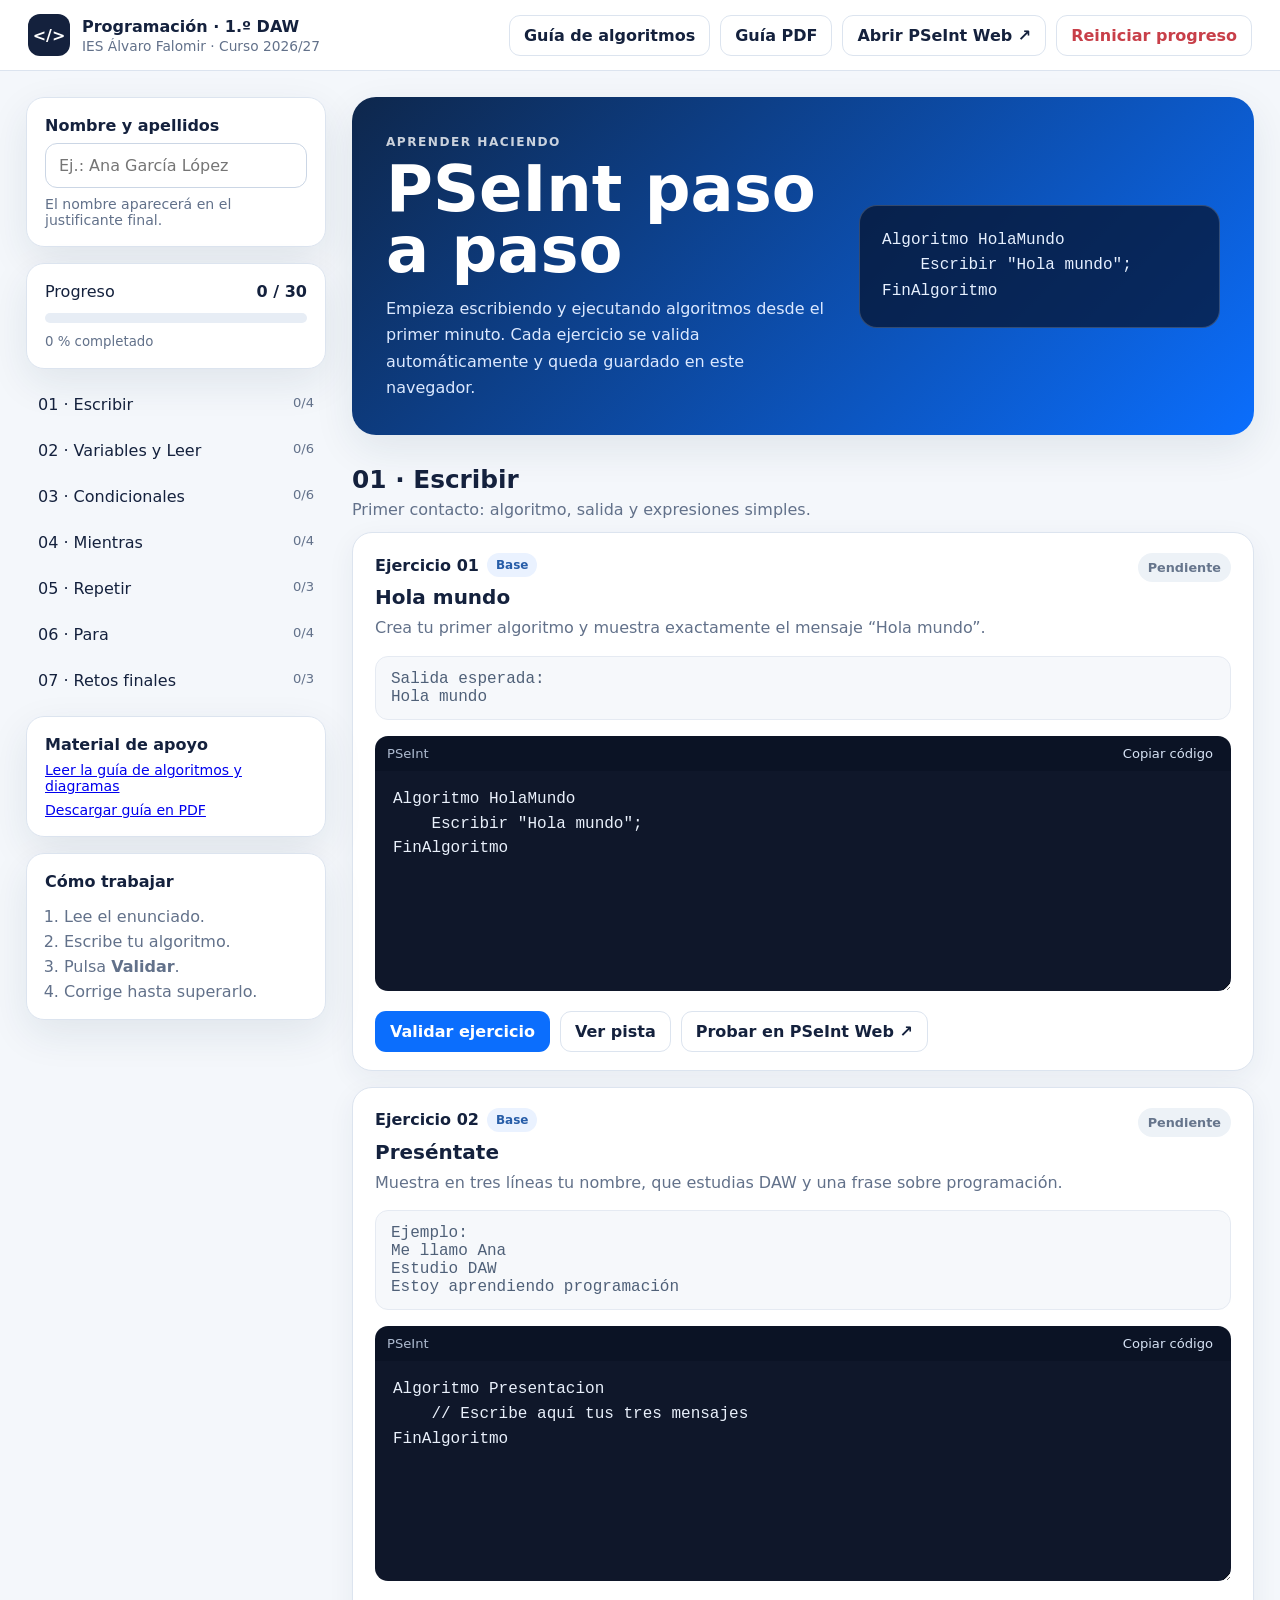
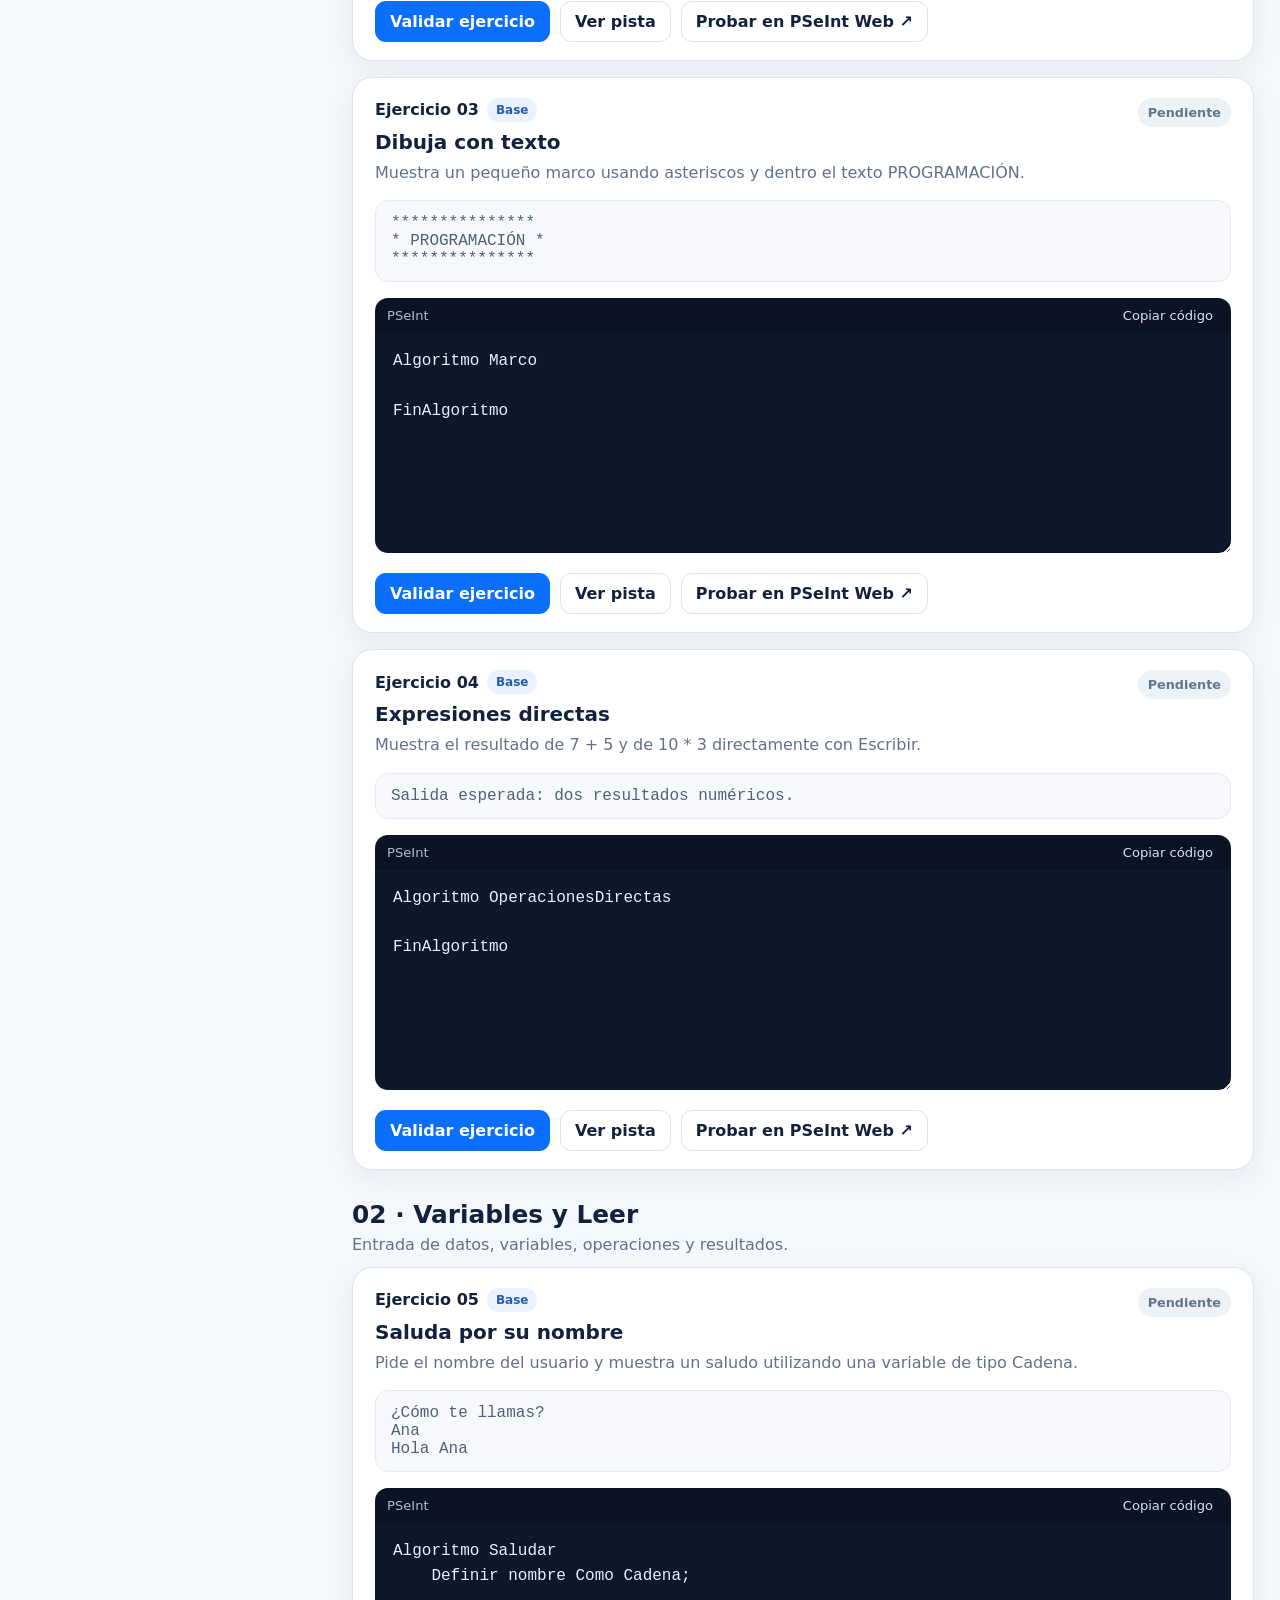
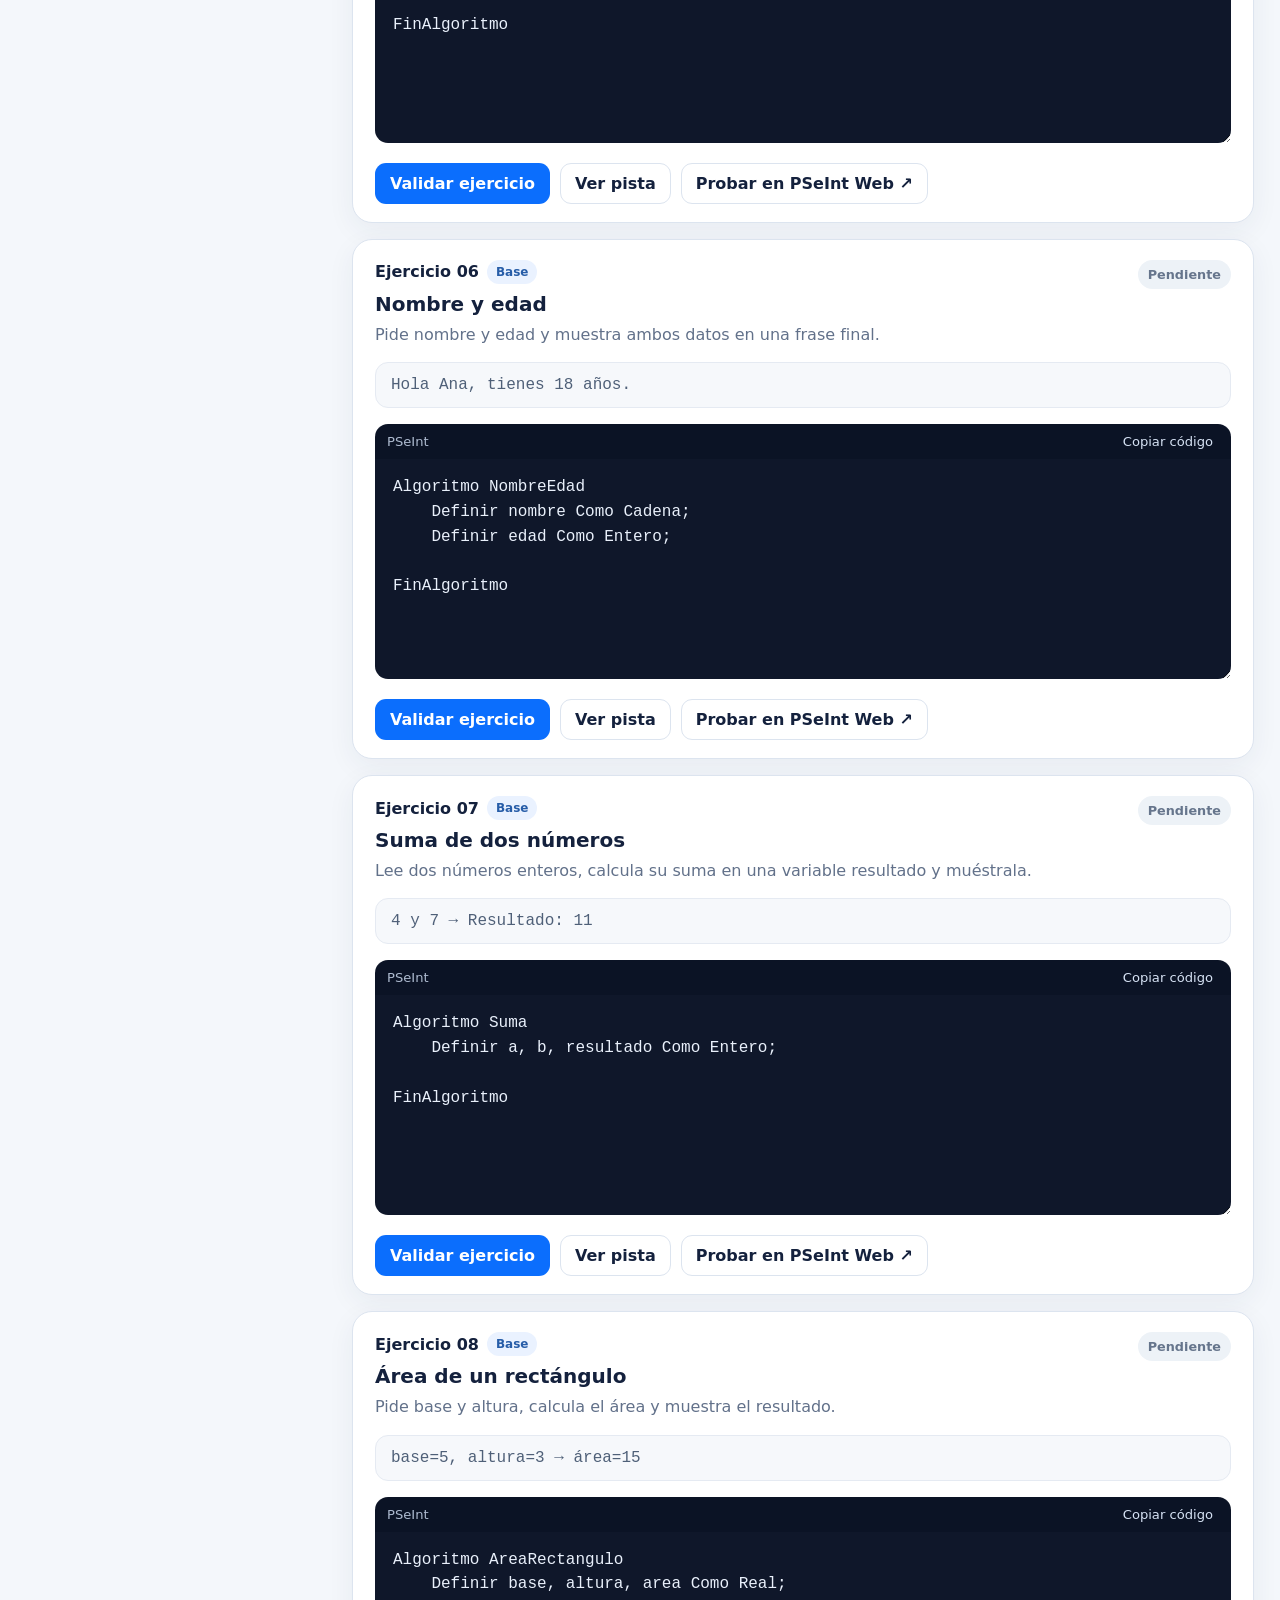
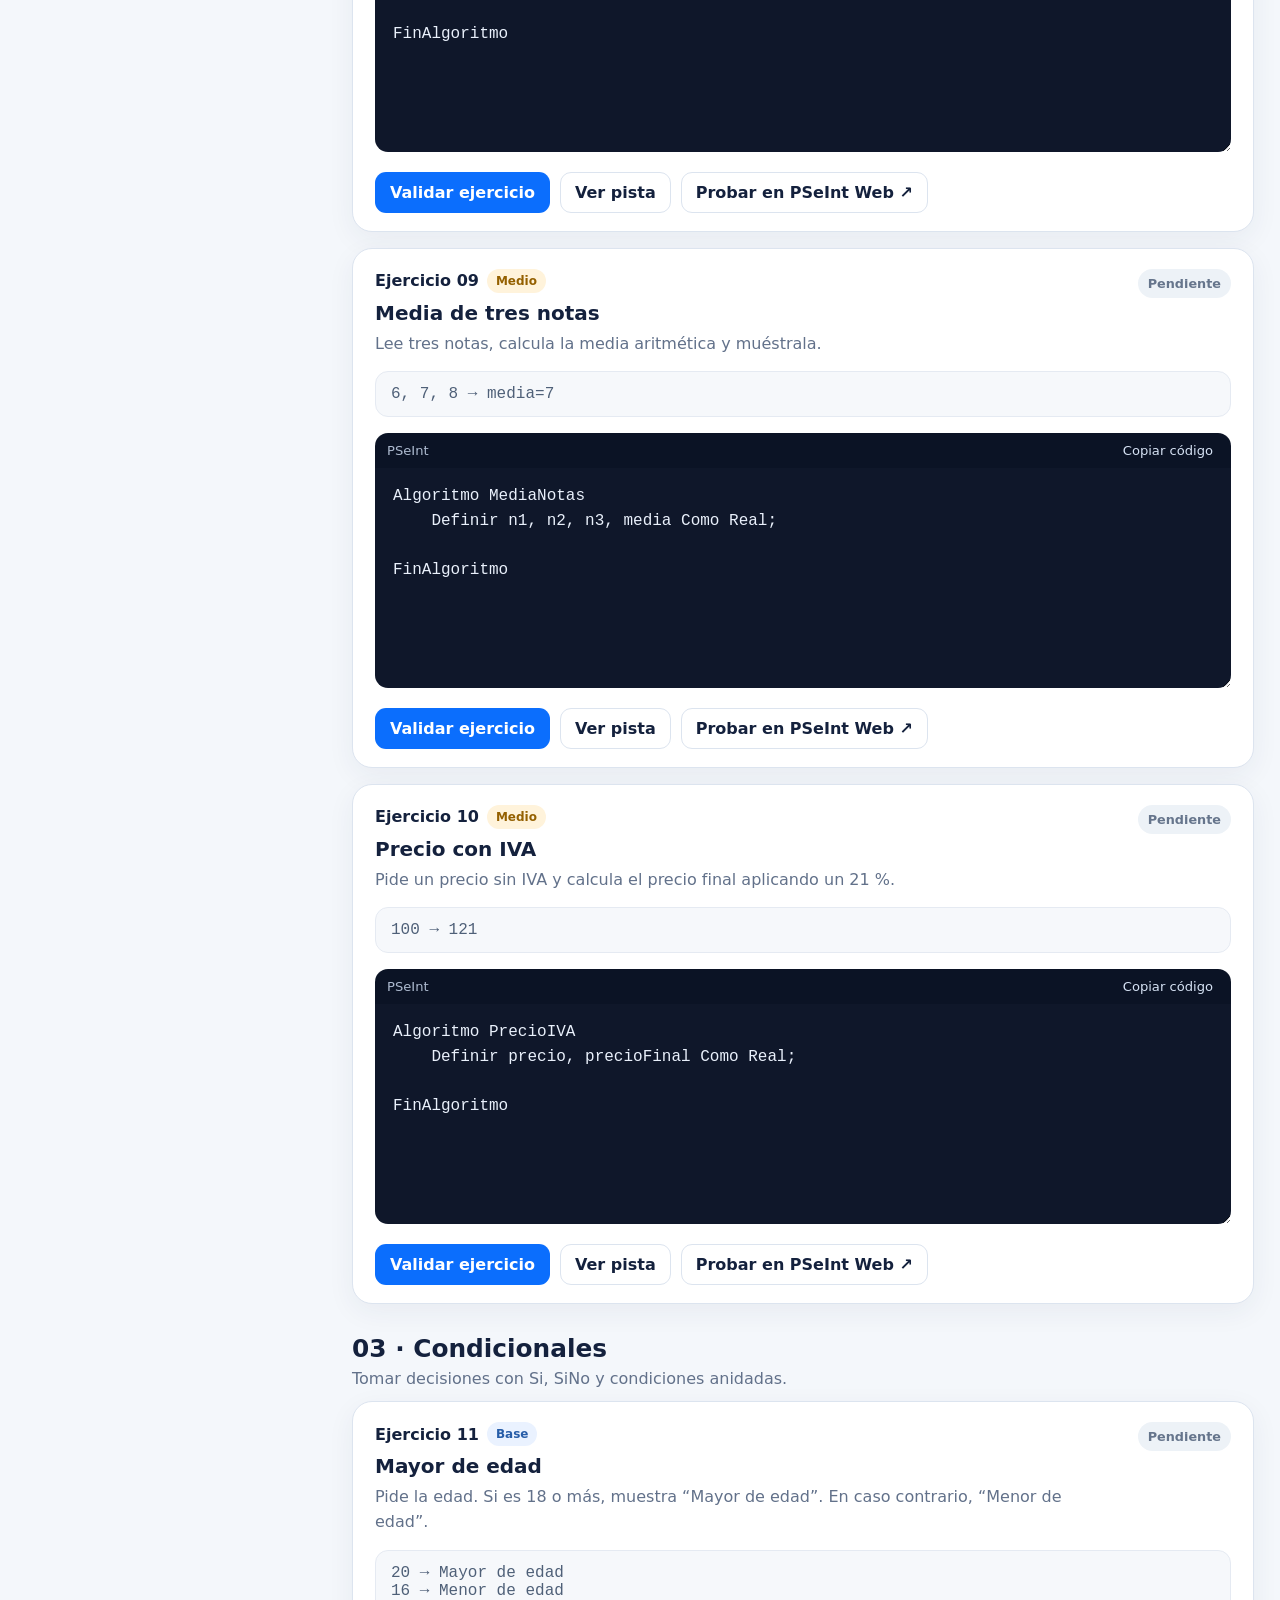
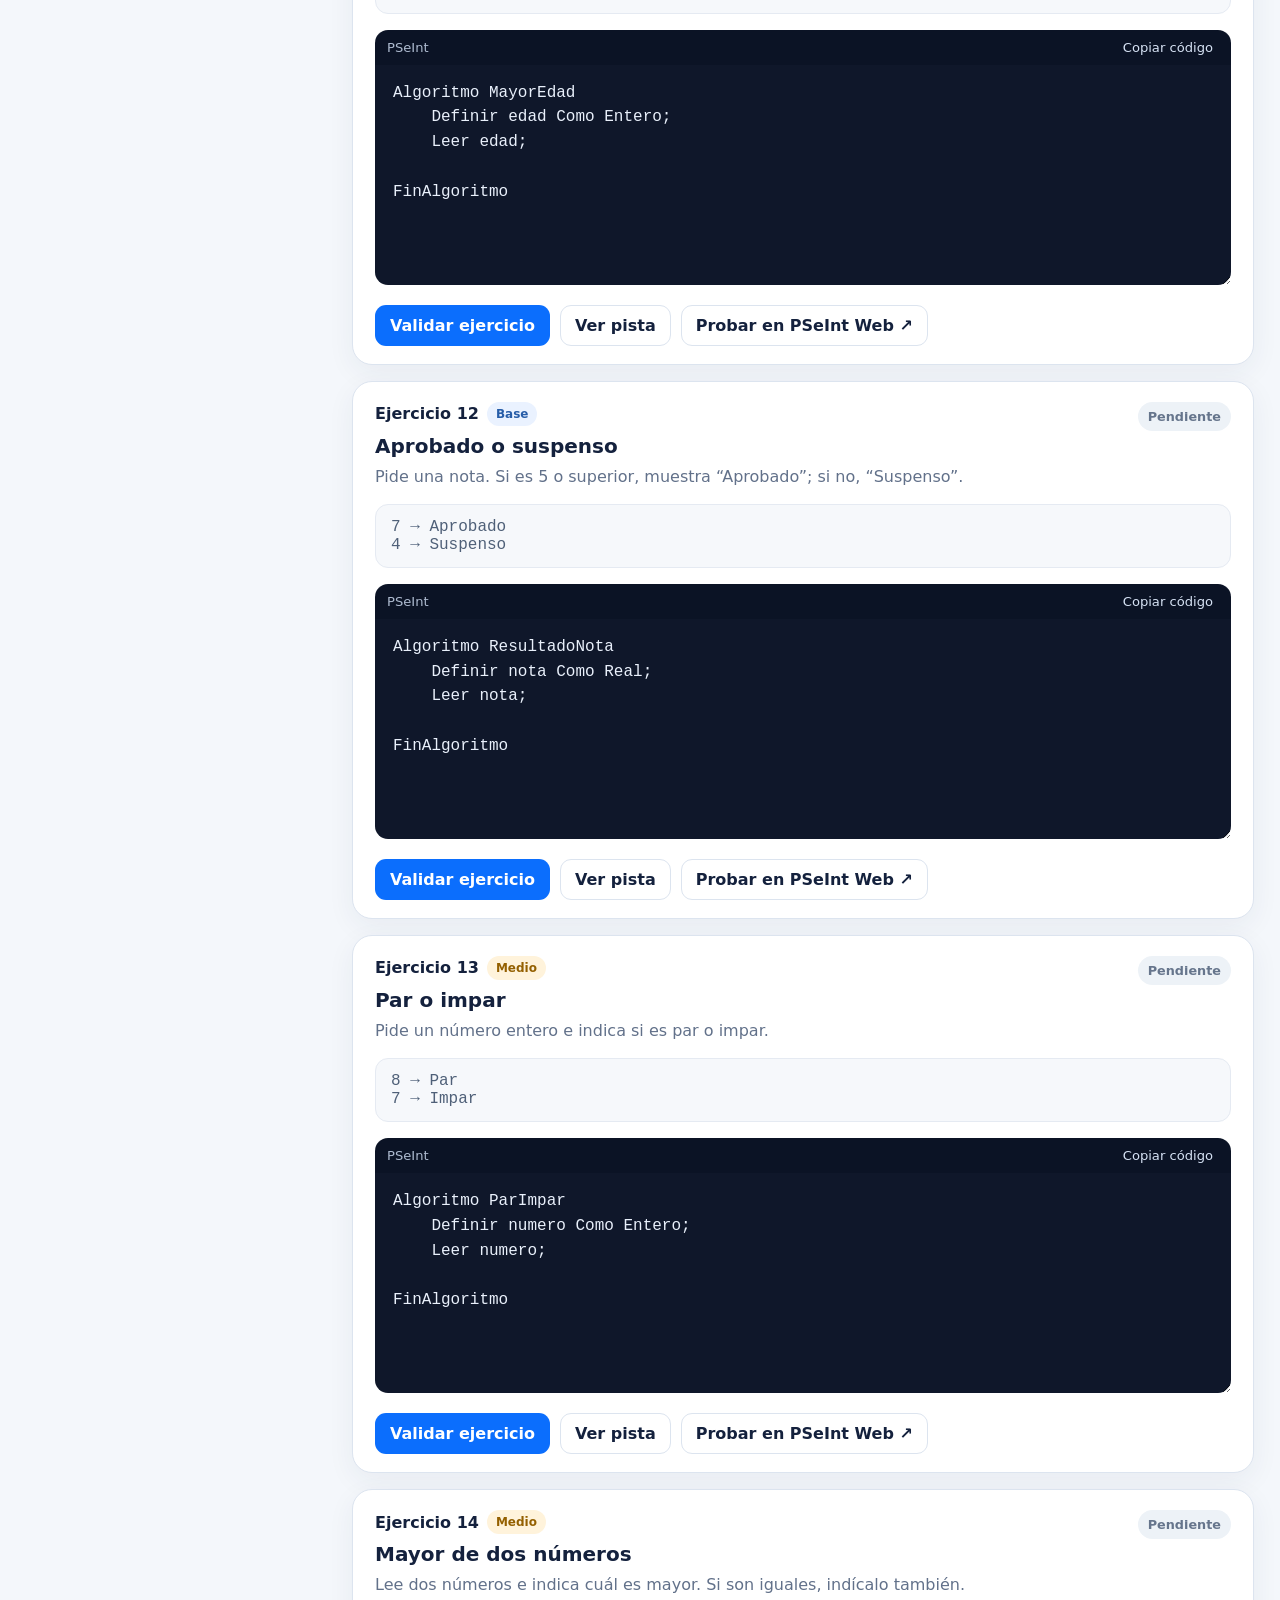
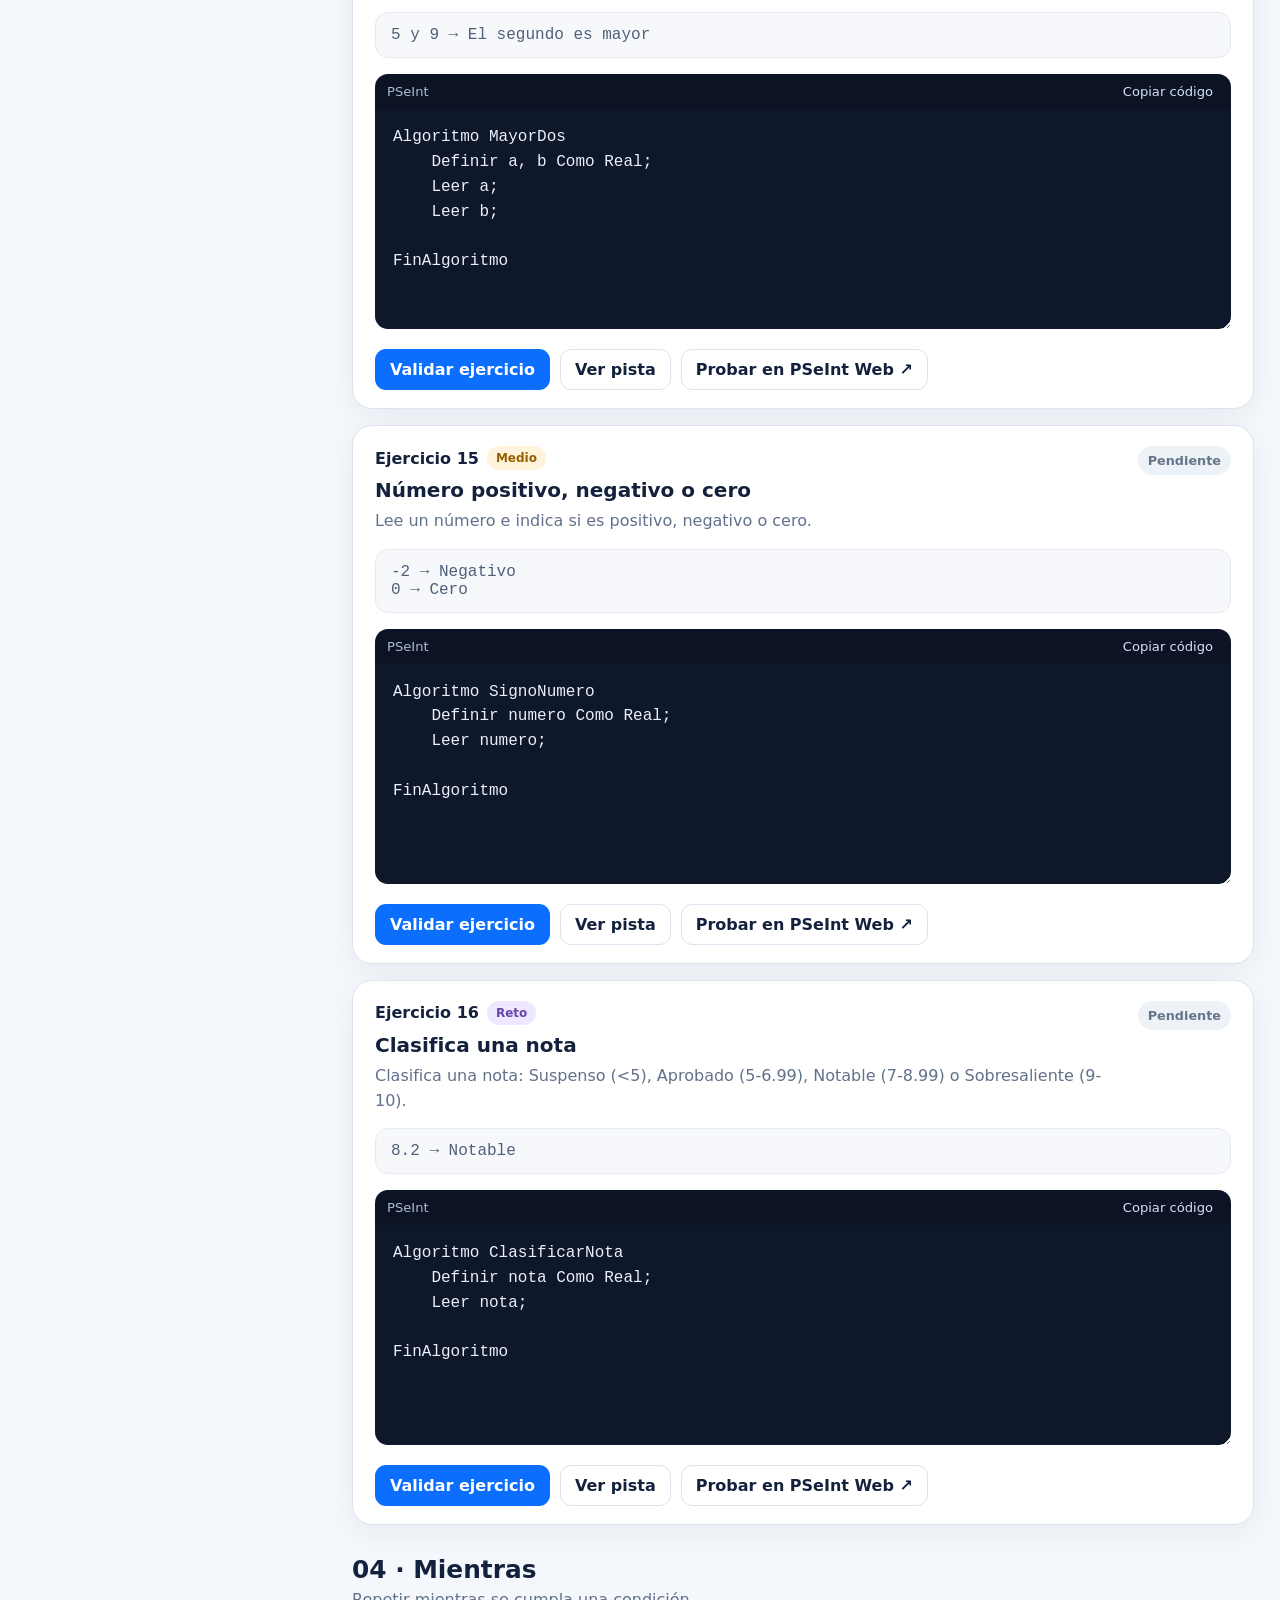
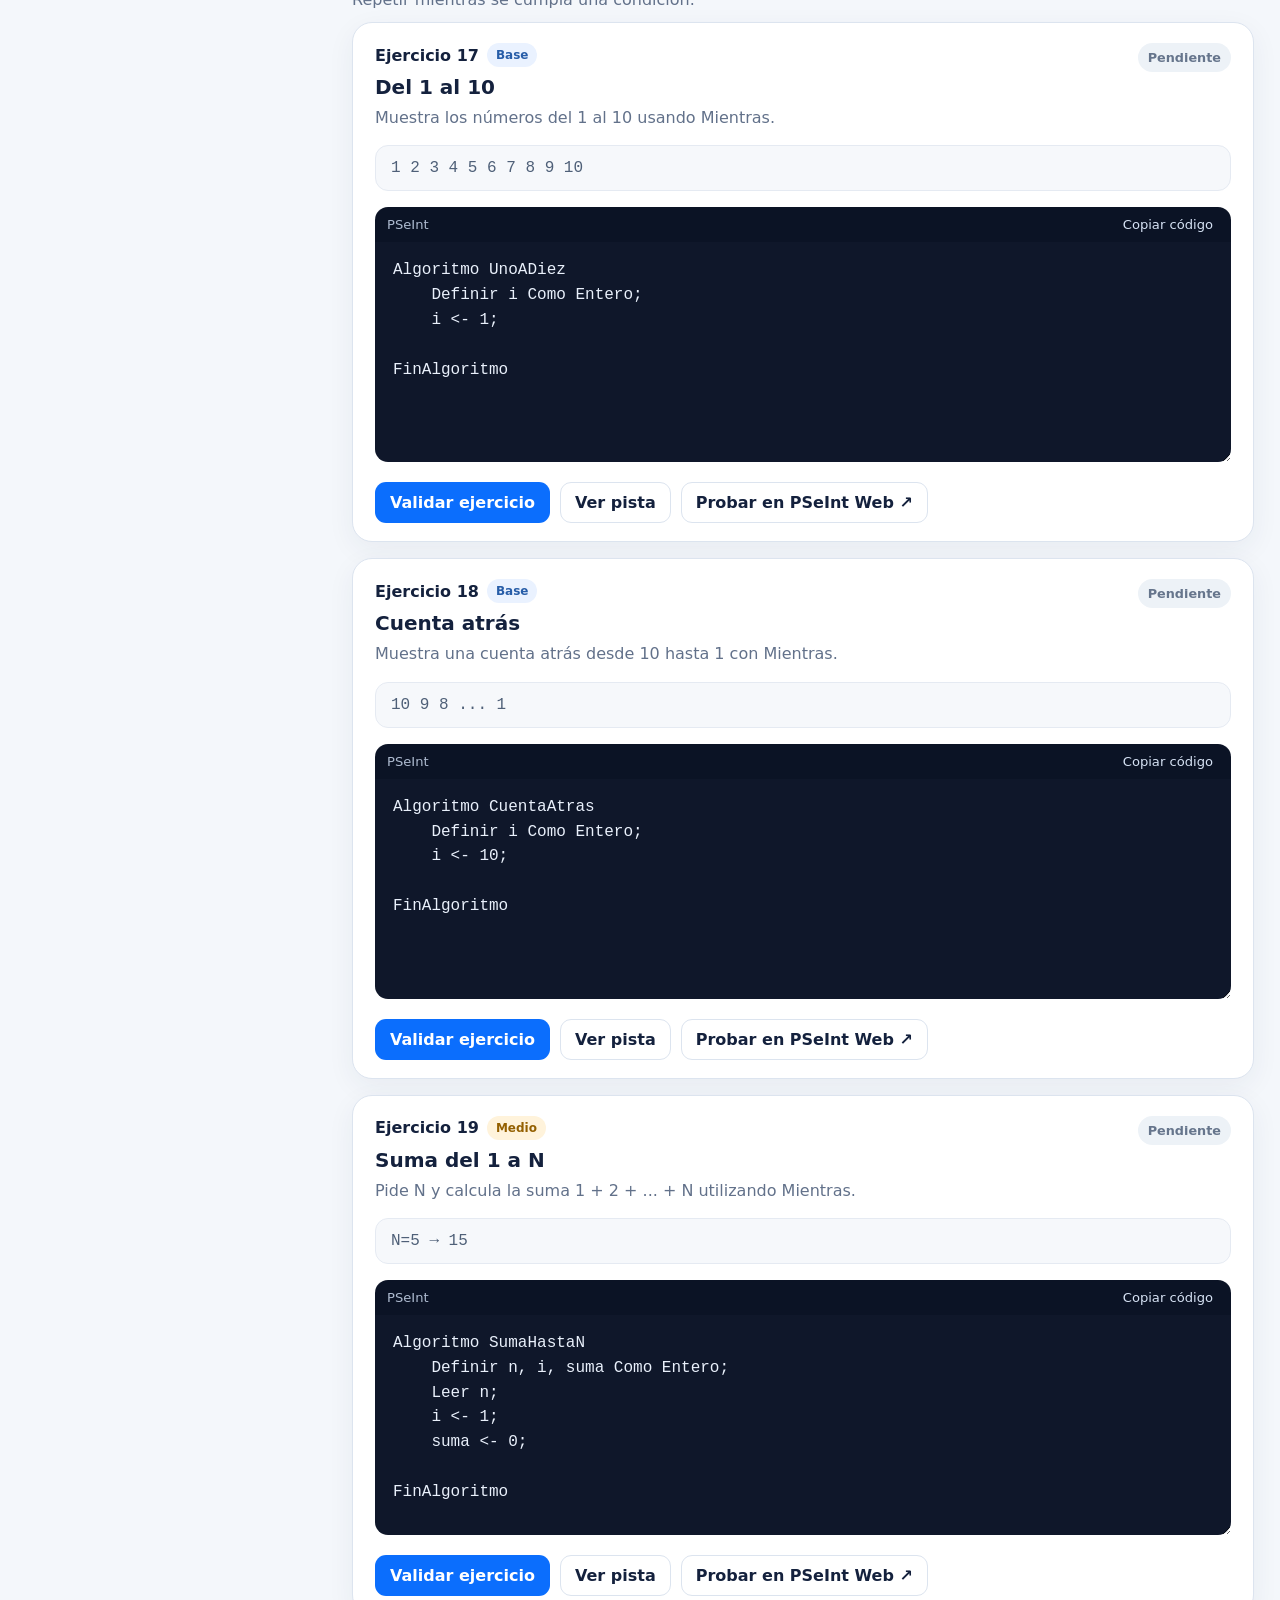
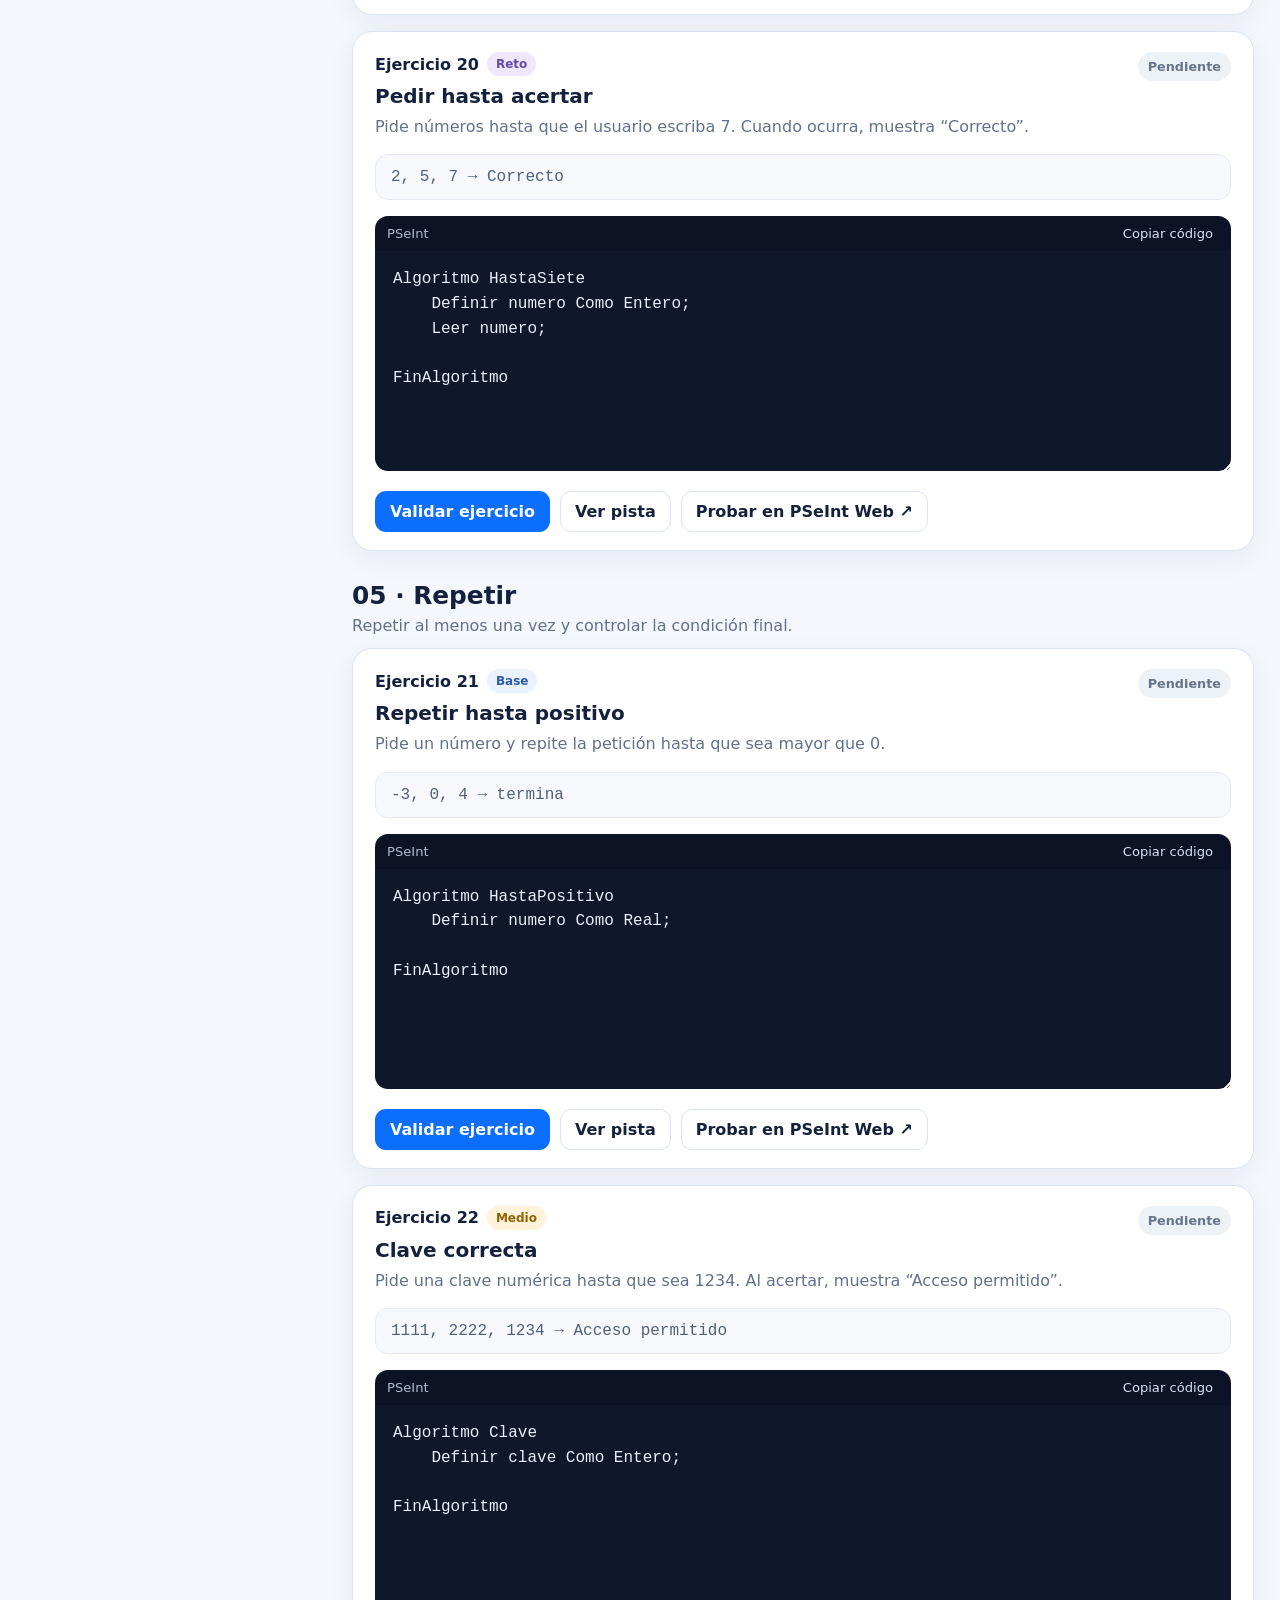
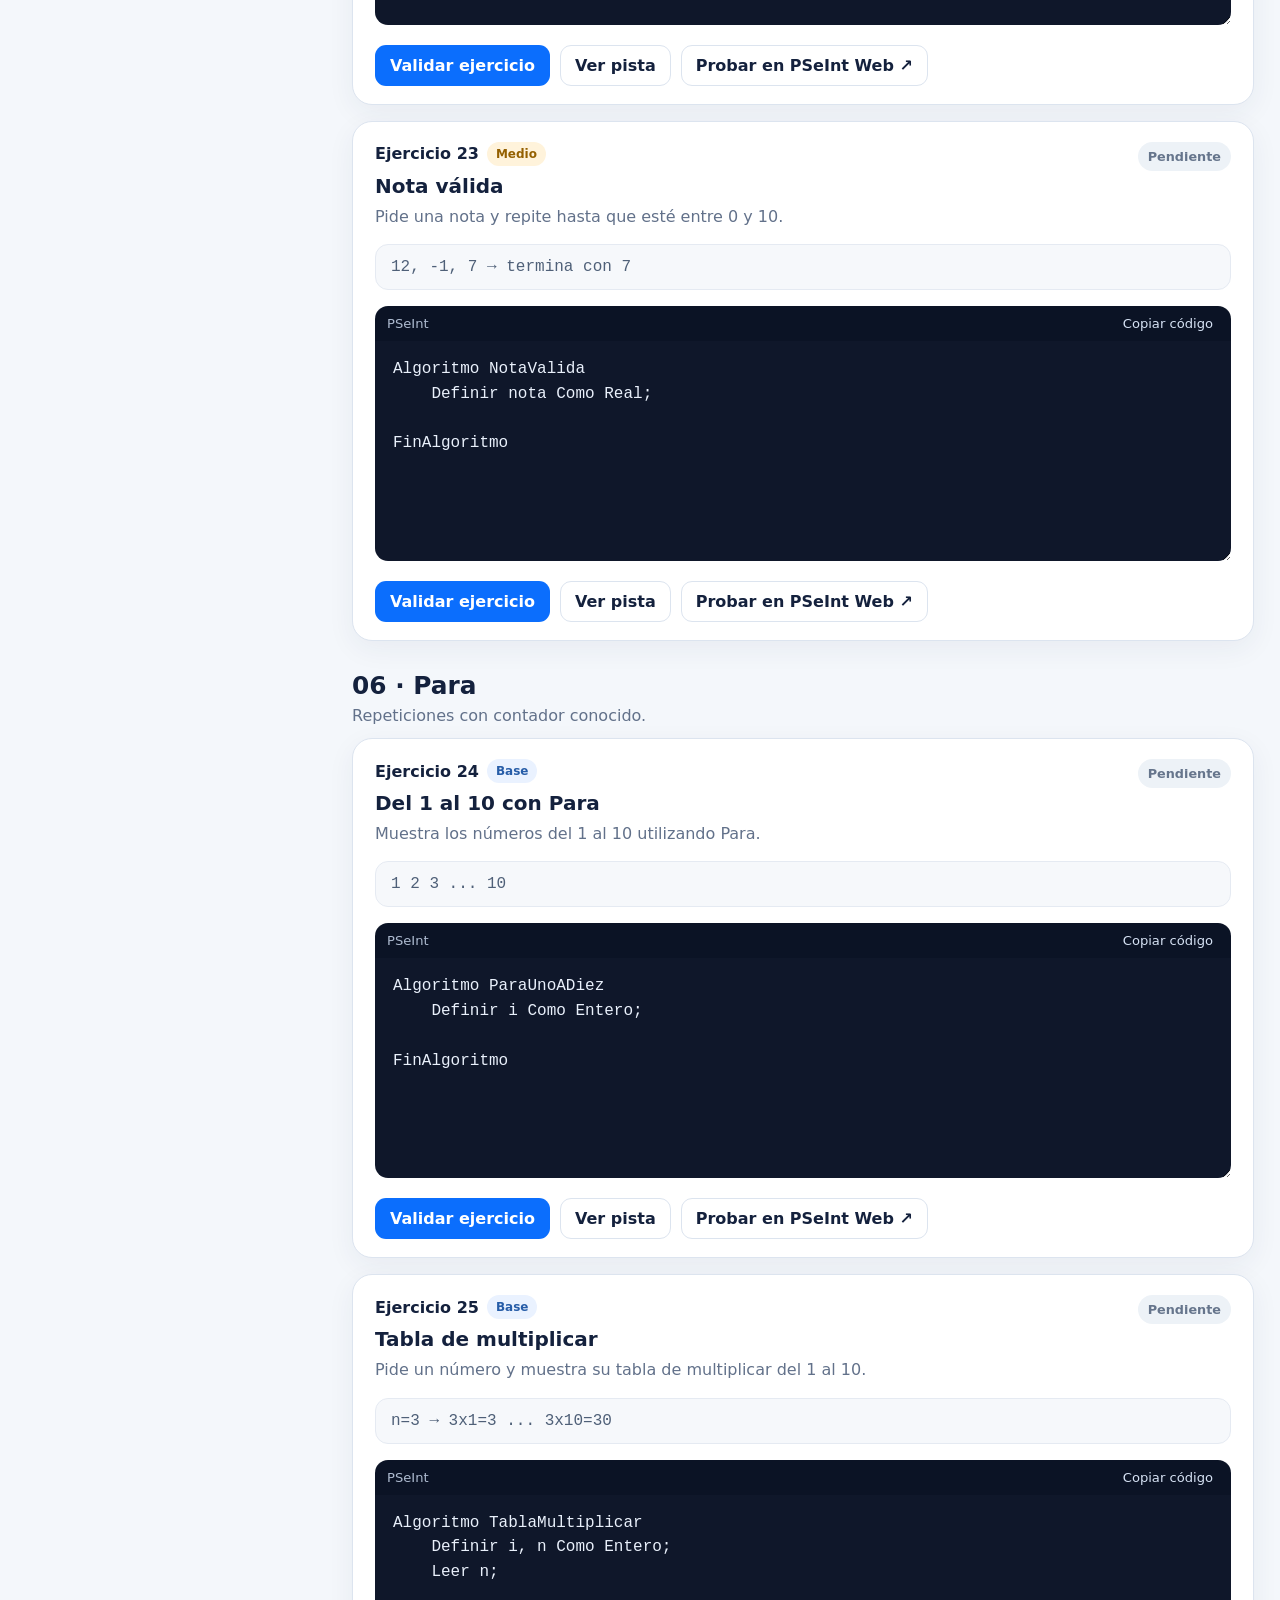
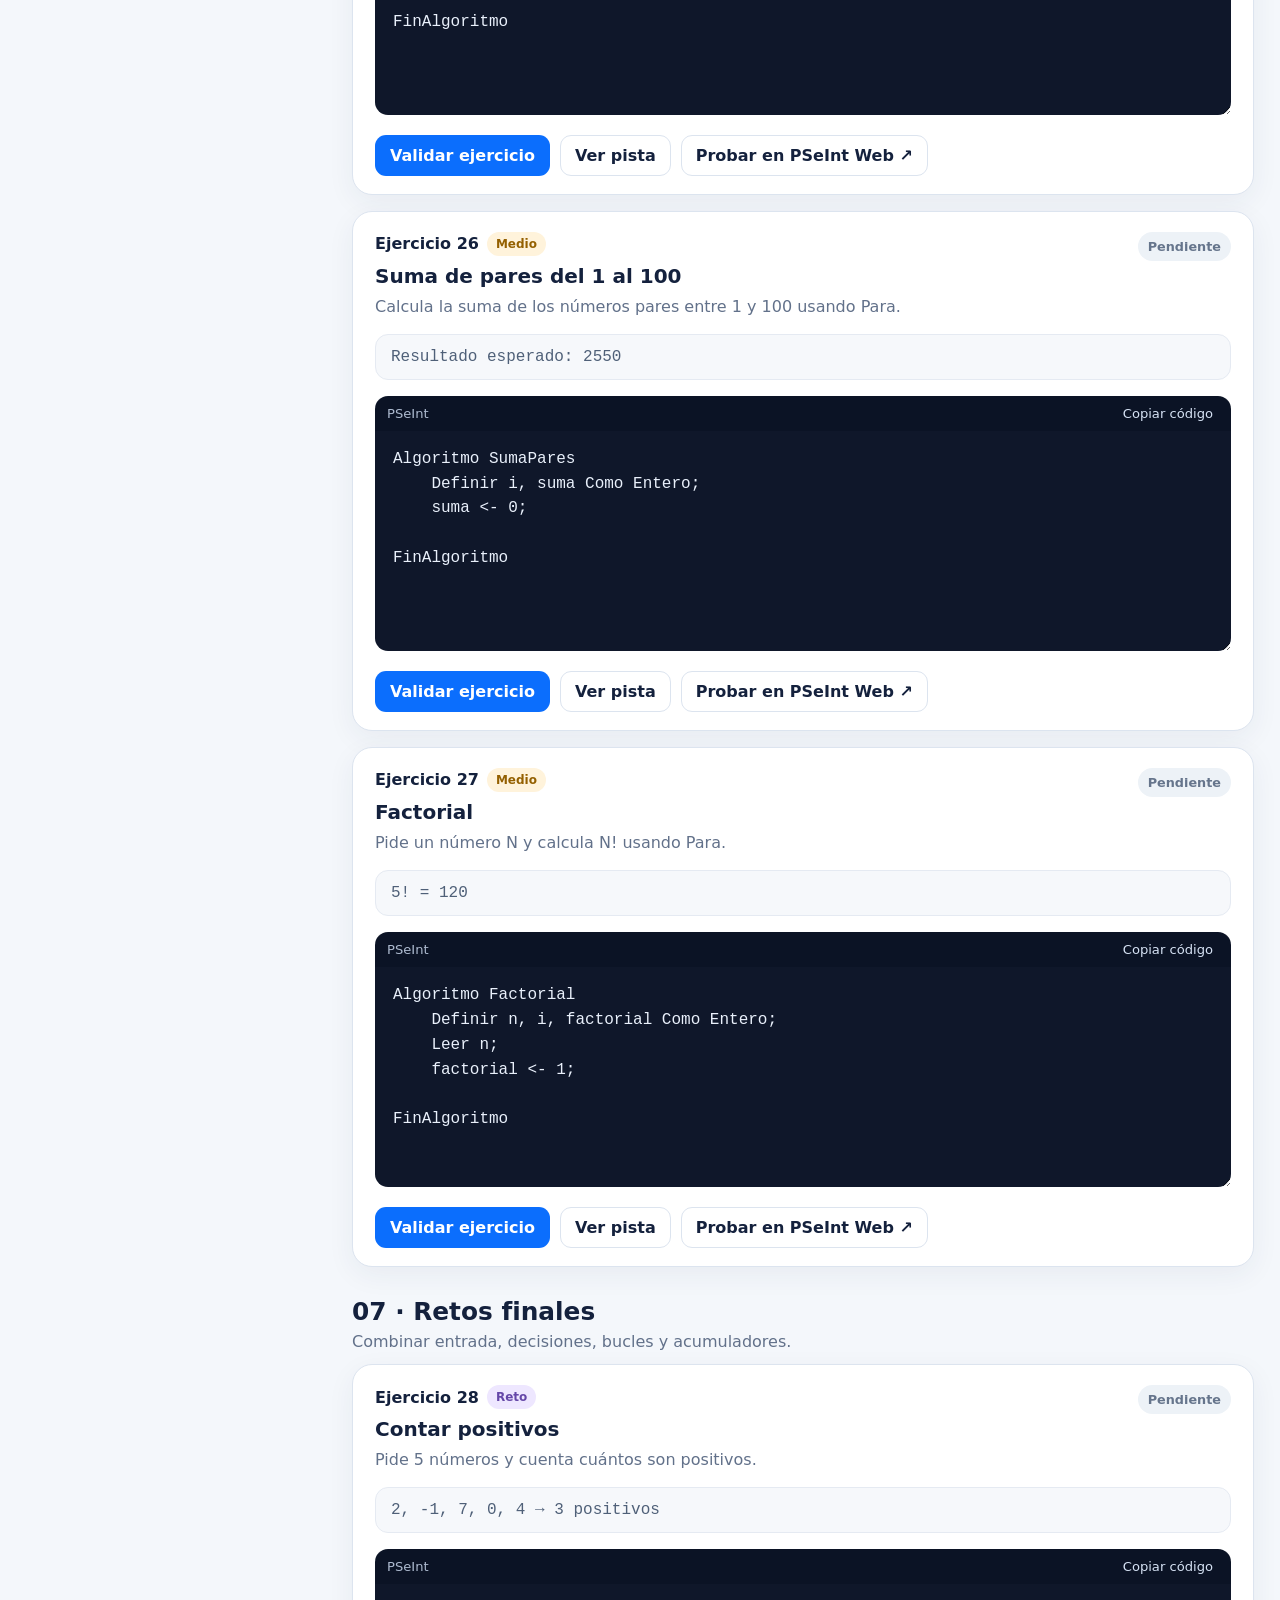
==== index.html @ 0edef9c6 "Add files via upload" ====
<!doctype html>
<html lang="es">
<head>
  <meta charset="utf-8" />
  <meta name="viewport" content="width=device-width, initial-scale=1" />
  <meta name="description" content="Ejercicios progresivos de PSeInt para 1.º DAW · IES Álvaro Falomir" />
  <title>PSeInt · Programación 1.º DAW · IES Álvaro Falomir</title>
  <link rel="stylesheet" href="styles.css" />
</head>
<body>
  <header class="topbar">
    <div class="brand">
      <div class="brand-mark">&lt;/&gt;</div>
      <div>
        <strong>Programación · 1.º DAW</strong>
        <span>IES Álvaro Falomir · Curso 2026/27</span>
      </div>
    </div>
    <div class="top-actions">
      <a class="btn ghost" href="guia.html">Guía de algoritmos</a>
      <a class="btn ghost" href="docs/Guia_Algoritmos_PSeInt_1DAW.pdf" target="_blank">Guía PDF</a>
      <a class="btn ghost" href="https://www.pseint-web.app/" target="_blank" rel="noopener">Abrir PSeInt Web ↗</a>
      <button id="resetBtn" class="btn ghost danger" type="button">Reiniciar progreso</button>
    </div>
  </header>

  <main class="layout">
    <aside class="sidebar">
      <section class="card student-card">
        <label for="studentName">Nombre y apellidos</label>
        <input id="studentName" type="text" autocomplete="name" placeholder="Ej.: Ana García López" />
        <p class="help">El nombre aparecerá en el justificante final.</p>
      </section>

      <section class="card progress-card">
        <div class="progress-title">
          <span>Progreso</span>
          <strong id="progressText">0 / 30</strong>
        </div>
        <div class="progress-track"><div id="progressBar" class="progress-bar"></div></div>
        <small id="progressPercent">0 % completado</small>
      </section>

      <nav id="blockNav" class="block-nav" aria-label="Bloques de ejercicios"></nav>

      <section class="card info-card">
        <strong>Material de apoyo</strong>
        <p class="help"><a href="guia.html">Leer la guía de algoritmos y diagramas</a></p>
        <p class="help"><a href="docs/Guia_Algoritmos_PSeInt_1DAW.pdf" target="_blank">Descargar guía en PDF</a></p>
      </section>

      <section class="card info-card">
        <strong>Cómo trabajar</strong>
        <ol>
          <li>Lee el enunciado.</li>
          <li>Escribe tu algoritmo.</li>
          <li>Pulsa <b>Validar</b>.</li>
          <li>Corrige hasta superarlo.</li>
        </ol>
      </section>
    </aside>

    <section class="content">
      <section class="hero">
        <div>
          <span class="eyebrow">Aprender haciendo</span>
          <h1>PSeInt paso a paso</h1>
          <p>Empieza escribiendo y ejecutando algoritmos desde el primer minuto. Cada ejercicio se valida automáticamente y queda guardado en este navegador.</p>
        </div>
        <div class="hero-code" aria-hidden="true">
<pre>Algoritmo HolaMundo
    Escribir "Hola mundo";
FinAlgoritmo</pre>
        </div>
      </section>

      <section id="exerciseList" class="exercise-list"></section>

      <section class="finish-card">
        <div>
          <span class="eyebrow">Entrega</span>
          <h2>Finalizar práctica</h2>
          <p>Cuando hayas validado todos los ejercicios, genera tu justificante. Incluye nombre, fecha, resultado y un código de verificación local.</p>
        </div>
        <button id="finishBtn" class="btn primary large" type="button">Finalizar y generar justificante</button>
        <p id="finishHint" class="finish-hint">Debes completar los 30 ejercicios para finalizar.</p>
      </section>
    </section>
  </main>

  <div id="receiptModal" class="modal" hidden>
    <div class="modal-backdrop" data-close-modal></div>
    <section class="modal-panel" role="dialog" aria-modal="true" aria-labelledby="receiptTitle">
      <button class="modal-close" type="button" data-close-modal aria-label="Cerrar">×</button>
      <div id="receipt" class="receipt">
        <div class="receipt-head">
          <div class="receipt-mark">✓</div>
          <div>
            <p class="receipt-kicker">IES Álvaro Falomir · 1.º DAW</p>
            <h2 id="receiptTitle">Justificante de finalización</h2>
          </div>
        </div>
        <div class="receipt-grid">
          <div><span>Alumno/a</span><strong id="rName"></strong></div>
          <div><span>Actividad</span><strong>PSeInt · Fundamentos</strong></div>
          <div><span>Ejercicios superados</span><strong id="rScore"></strong></div>
          <div><span>Fecha y hora</span><strong id="rDate"></strong></div>
          <div class="full"><span>Código de verificación</span><strong id="rCode" class="verify-code"></strong></div>
        </div>
        <p class="receipt-note">Este justificante ha sido generado por la web de prácticas en el navegador del alumno. No constituye una firma digital ni sustituye al registro del aula virtual.</p>
      </div>
      <div class="modal-actions">
        <button id="downloadReceiptBtn" class="btn ghost" type="button">Descargar justificante HTML</button>
        <button id="printReceiptBtn" class="btn primary" type="button">Imprimir / Guardar en PDF</button>
      </div>
    </section>
  </div>

  <script src="app.js"></script>
</body>
</html>
---- styles.css ----
:root{
  --bg:#f4f7fb;--panel:#fff;--text:#14213d;--muted:#62718a;--line:#dce4ef;
  --primary:#0b6efd;--primary2:#0058c7;--ok:#148a5b;--warn:#b56b00;--bad:#c83f49;
  --code:#0f172a;--shadow:0 14px 40px rgba(27,50,82,.09);--radius:18px;
}
*{box-sizing:border-box}html{scroll-behavior:smooth}body{margin:0;font-family:Inter,ui-sans-serif,system-ui,-apple-system,BlinkMacSystemFont,"Segoe UI",sans-serif;color:var(--text);background:var(--bg)}
button,input,textarea{font:inherit}.topbar{position:sticky;top:0;z-index:20;display:flex;justify-content:space-between;gap:16px;align-items:center;padding:14px 28px;background:rgba(255,255,255,.94);backdrop-filter:blur(12px);border-bottom:1px solid var(--line)}
.brand{display:flex;align-items:center;gap:12px}.brand-mark{width:42px;height:42px;border-radius:12px;background:var(--text);color:#fff;display:grid;place-items:center;font-weight:800}.brand strong,.brand span{display:block}.brand span{font-size:.86rem;color:var(--muted);margin-top:2px}.top-actions{display:flex;gap:10px;flex-wrap:wrap}
.layout{max-width:1480px;margin:0 auto;padding:26px;display:grid;grid-template-columns:300px minmax(0,1fr);gap:26px}.sidebar{position:sticky;top:92px;align-self:start;display:grid;gap:16px}.card{background:var(--panel);border:1px solid var(--line);border-radius:var(--radius);padding:18px;box-shadow:var(--shadow)}
label{display:block;font-weight:700;margin-bottom:8px}input{width:100%;border:1px solid #cbd6e5;border-radius:12px;padding:12px 13px;background:#fff;color:var(--text);outline:none}input:focus,textarea:focus{border-color:var(--primary);box-shadow:0 0 0 3px rgba(11,110,253,.1)}.help,.finish-hint{color:var(--muted);font-size:.88rem;margin:8px 0 0}.progress-title{display:flex;justify-content:space-between;gap:12px}.progress-track{height:10px;background:#e7edf5;border-radius:999px;overflow:hidden;margin:12px 0 8px}.progress-bar{height:100%;width:0;background:linear-gradient(90deg,var(--primary),#4fa0ff);transition:width .25s ease}.progress-card small{color:var(--muted)}
.block-nav{display:grid;gap:7px}.block-nav button{border:0;background:transparent;text-align:left;padding:10px 12px;border-radius:11px;color:var(--text);cursor:pointer}.block-nav button:hover{background:#eaf2ff}.block-nav .count{float:right;color:var(--muted);font-size:.82rem}.info-card ol{padding-left:19px;color:var(--muted);margin-bottom:0}.info-card li+li{margin-top:6px}
.content{min-width:0}.hero{background:linear-gradient(135deg,#0e274c 0%,#0b6efd 100%);color:#fff;border-radius:24px;padding:34px;display:grid;grid-template-columns:1.1fr .9fr;gap:32px;align-items:center;box-shadow:var(--shadow)}.eyebrow{text-transform:uppercase;letter-spacing:.12em;font-size:.76rem;font-weight:800;opacity:.78}.hero h1{font-size:clamp(2.1rem,5vw,4.2rem);line-height:.96;margin:9px 0 14px}.hero p{max-width:720px;line-height:1.65;color:#dce9ff;margin:0}.hero-code{background:rgba(6,17,39,.7);border:1px solid rgba(255,255,255,.18);border-radius:18px;padding:22px;overflow:auto}.hero-code pre{margin:0;color:#e6f0ff;font-family:"SFMono-Regular",Consolas,monospace;line-height:1.6}
.block-section{margin-top:30px}.block-heading{display:flex;align-items:end;justify-content:space-between;gap:20px;margin-bottom:13px}.block-heading h2{margin:0;font-size:1.55rem}.block-heading p{margin:6px 0 0;color:var(--muted)}
.exercise{background:var(--panel);border:1px solid var(--line);border-radius:20px;overflow:hidden;margin-bottom:16px;box-shadow:0 8px 28px rgba(27,50,82,.06)}.exercise.done{border-color:#9bd7bd}.exercise-head{display:flex;justify-content:space-between;gap:18px;padding:20px 22px 15px}.exercise-num{display:inline-flex;align-items:center;gap:8px;font-weight:800}.badge{font-size:.75rem;padding:5px 9px;border-radius:999px;background:#eaf2ff;color:#275da8}.badge.medium{background:#fff3db;color:#946000}.badge.challenge{background:#eee7ff;color:#6547a8}.exercise h3{margin:8px 0 6px;font-size:1.25rem}.exercise-desc{color:var(--muted);line-height:1.58;margin:0}.status-pill{white-space:nowrap;align-self:flex-start;background:#edf2f7;color:#66758c;border-radius:999px;padding:7px 10px;font-size:.8rem;font-weight:700}.exercise.done .status-pill{background:#e2f6ed;color:var(--ok)}
.example-box{margin:0 22px 16px;padding:13px 15px;border-radius:13px;background:#f6f8fb;border:1px solid #e5eaf2;color:#4f6078;font-family:"SFMono-Regular",Consolas,monospace;white-space:pre-wrap}.editor-wrap{margin:0 22px 16px}.editor-toolbar{display:flex;justify-content:space-between;align-items:center;background:#0b1325;color:#aebbd0;padding:9px 12px;border-radius:13px 13px 0 0;font-size:.82rem}.editor-toolbar button{background:transparent;border:0;color:#d6e2f4;cursor:pointer}.code-editor{width:100%;min-height:220px;resize:vertical;background:var(--code);color:#e9f0fb;border:0;border-radius:0 0 13px 13px;padding:16px 18px;font-family:"SFMono-Regular",Consolas,monospace;line-height:1.55;outline:none}.exercise-actions{display:flex;gap:10px;flex-wrap:wrap;padding:0 22px 18px}.feedback{margin:0 22px 20px;padding:12px 14px;border-radius:12px;display:none;line-height:1.45}.feedback.show{display:block}.feedback.ok{background:#e5f7ee;color:#116b49}.feedback.error{background:#fff0f1;color:#9c2e36}.feedback.warn{background:#fff6e5;color:#8d5a05}.hint{margin:0 22px 20px;padding:13px 15px;border-left:4px solid var(--primary);background:#f2f7ff;border-radius:8px;display:none;color:#40516c}.hint.show{display:block}
.btn{border:1px solid transparent;border-radius:11px;padding:10px 14px;font-weight:750;cursor:pointer;text-decoration:none;display:inline-flex;align-items:center;justify-content:center;gap:8px}.btn.primary{background:var(--primary);color:#fff}.btn.primary:hover{background:var(--primary2)}.btn.ghost{background:#fff;border-color:var(--line);color:var(--text)}.btn.ghost:hover{background:#f7f9fc}.btn.danger{color:var(--bad)}.btn.large{padding:14px 19px;font-size:1rem}.finish-card{margin:34px 0 50px;background:#fff;border:1px solid var(--line);border-radius:22px;padding:26px;display:grid;grid-template-columns:1fr auto;gap:12px 24px;align-items:center;box-shadow:var(--shadow)}.finish-card h2{margin:7px 0}.finish-card p{margin:0;color:var(--muted)}.finish-hint{grid-column:1/-1}.finish-hint.ready{color:var(--ok);font-weight:700}
.modal[hidden]{display:none}.modal{position:fixed;inset:0;z-index:50;display:grid;place-items:center;padding:20px}.modal-backdrop{position:absolute;inset:0;background:rgba(7,15,31,.62);backdrop-filter:blur(4px)}.modal-panel{position:relative;width:min(780px,100%);max-height:95vh;overflow:auto;background:#fff;border-radius:22px;padding:26px;box-shadow:0 35px 100px rgba(0,0,0,.28)}.modal-close{position:absolute;right:18px;top:14px;border:0;background:transparent;font-size:2rem;cursor:pointer;color:#65738a}.receipt{border:2px solid #dbe5f2;border-radius:18px;padding:26px;background:#fff}.receipt-head{display:flex;gap:14px;align-items:center;border-bottom:1px solid var(--line);padding-bottom:18px}.receipt-mark{width:48px;height:48px;border-radius:50%;display:grid;place-items:center;background:#e4f7ee;color:var(--ok);font-size:1.5rem;font-weight:900}.receipt h2{margin:3px 0}.receipt-kicker{margin:0;color:var(--muted);font-size:.84rem}.receipt-grid{display:grid;grid-template-columns:1fr 1fr;gap:18px;margin:22px 0}.receipt-grid div{padding:14px;background:#f7f9fc;border-radius:12px}.receipt-grid span,.receipt-grid strong{display:block}.receipt-grid span{font-size:.78rem;color:var(--muted);margin-bottom:5px}.receipt-grid .full{grid-column:1/-1}.verify-code{letter-spacing:.12em;font-family:"SFMono-Regular",Consolas,monospace}.receipt-note{color:var(--muted);font-size:.78rem;line-height:1.5;margin:0}.modal-actions{display:flex;justify-content:flex-end;gap:10px;margin-top:16px;flex-wrap:wrap}
@media(max-width:980px){.layout{grid-template-columns:1fr}.sidebar{position:static;grid-template-columns:1fr 1fr}.block-nav,.info-card{display:none}.hero{grid-template-columns:1fr}.finish-card{grid-template-columns:1fr}.finish-card .btn{justify-self:start}.topbar{align-items:flex-start}.brand span{display:none}}
@media(max-width:640px){.topbar{padding:12px 15px}.top-actions .danger{display:none}.layout{padding:14px}.sidebar{grid-template-columns:1fr}.hero{padding:24px}.exercise-head{padding:18px 16px 13px}.example-box,.editor-wrap,.exercise-actions,.feedback,.hint{margin-left:16px;margin-right:16px}.exercise-head{flex-direction:column}.status-pill{align-self:flex-start}.receipt-grid{grid-template-columns:1fr}.receipt-grid .full{grid-column:auto}}
@media print{body *{visibility:hidden}.modal,.modal *,.receipt,.receipt *{visibility:visible}.modal{position:static;padding:0}.modal-backdrop,.modal-close,.modal-actions{display:none!important}.modal-panel{box-shadow:none;max-height:none;width:100%;padding:0}.receipt{border:1px solid #999}.receipt-note{font-size:9pt}}
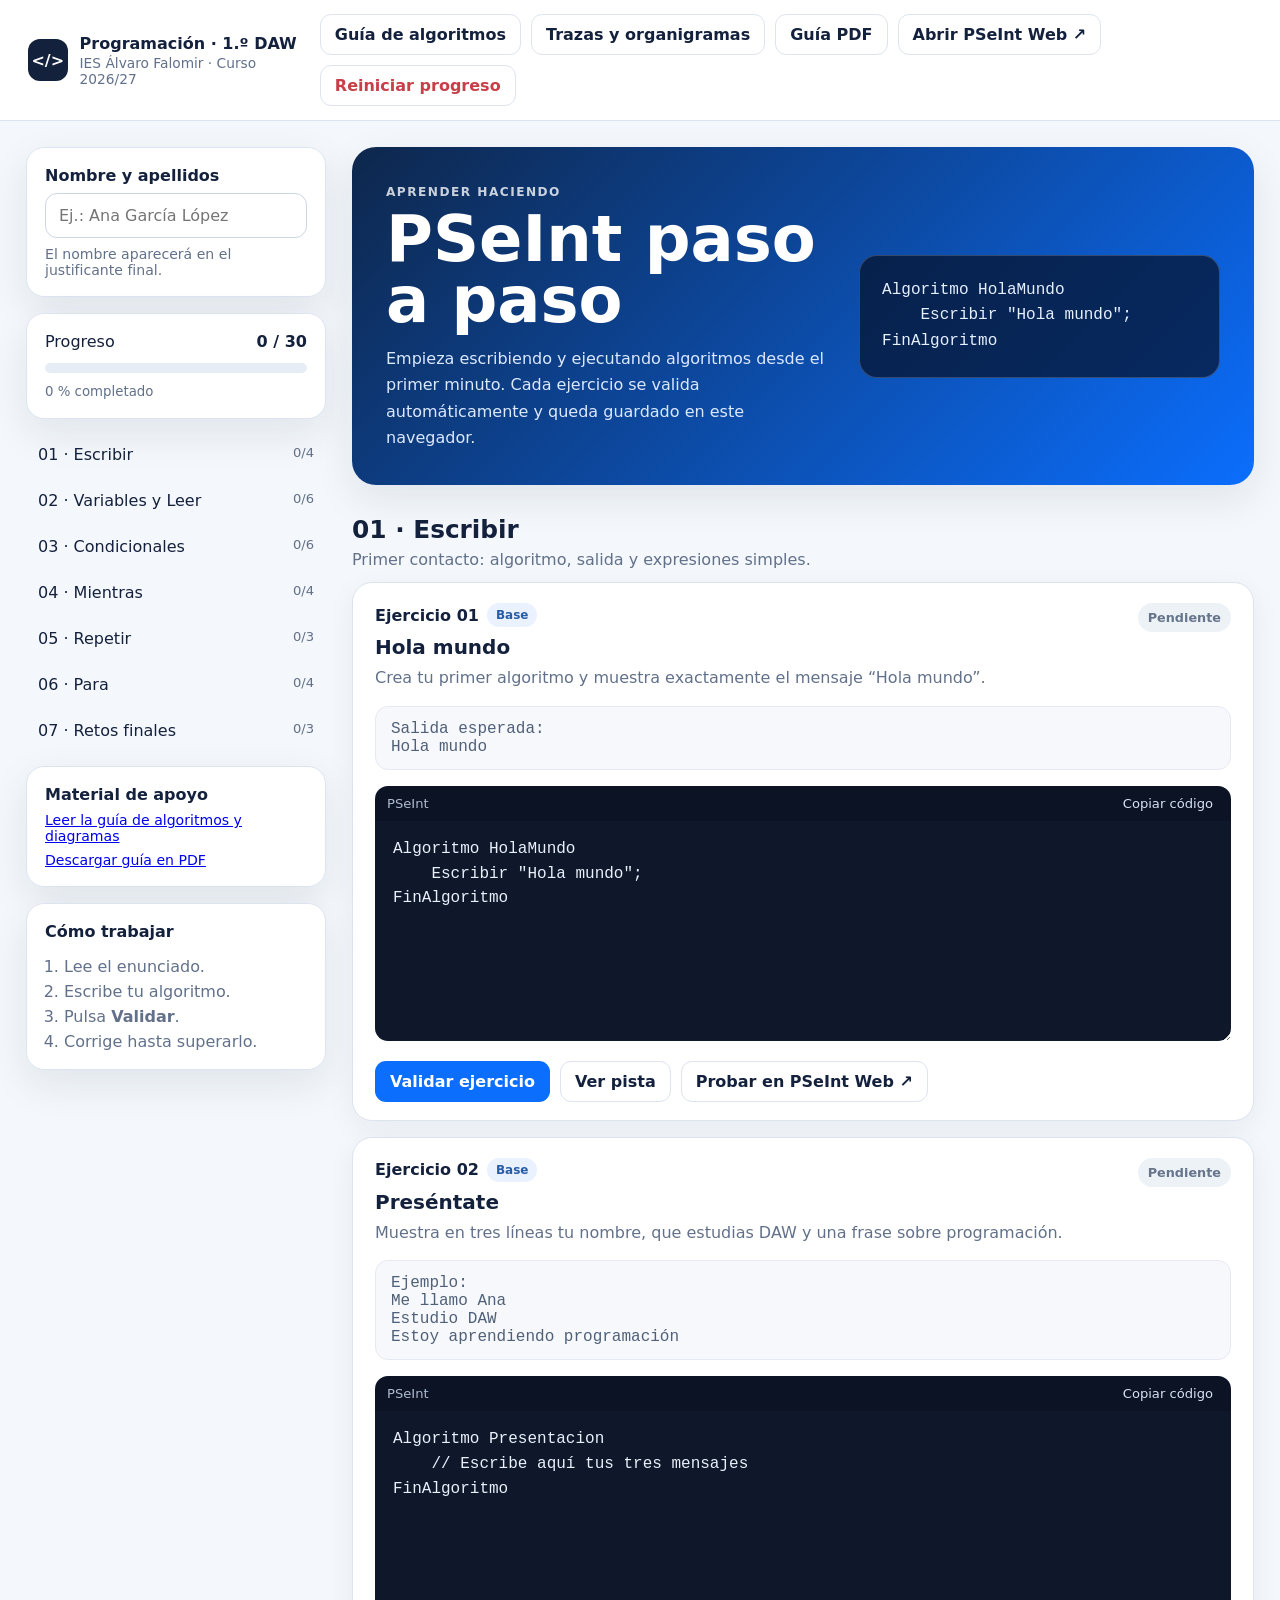
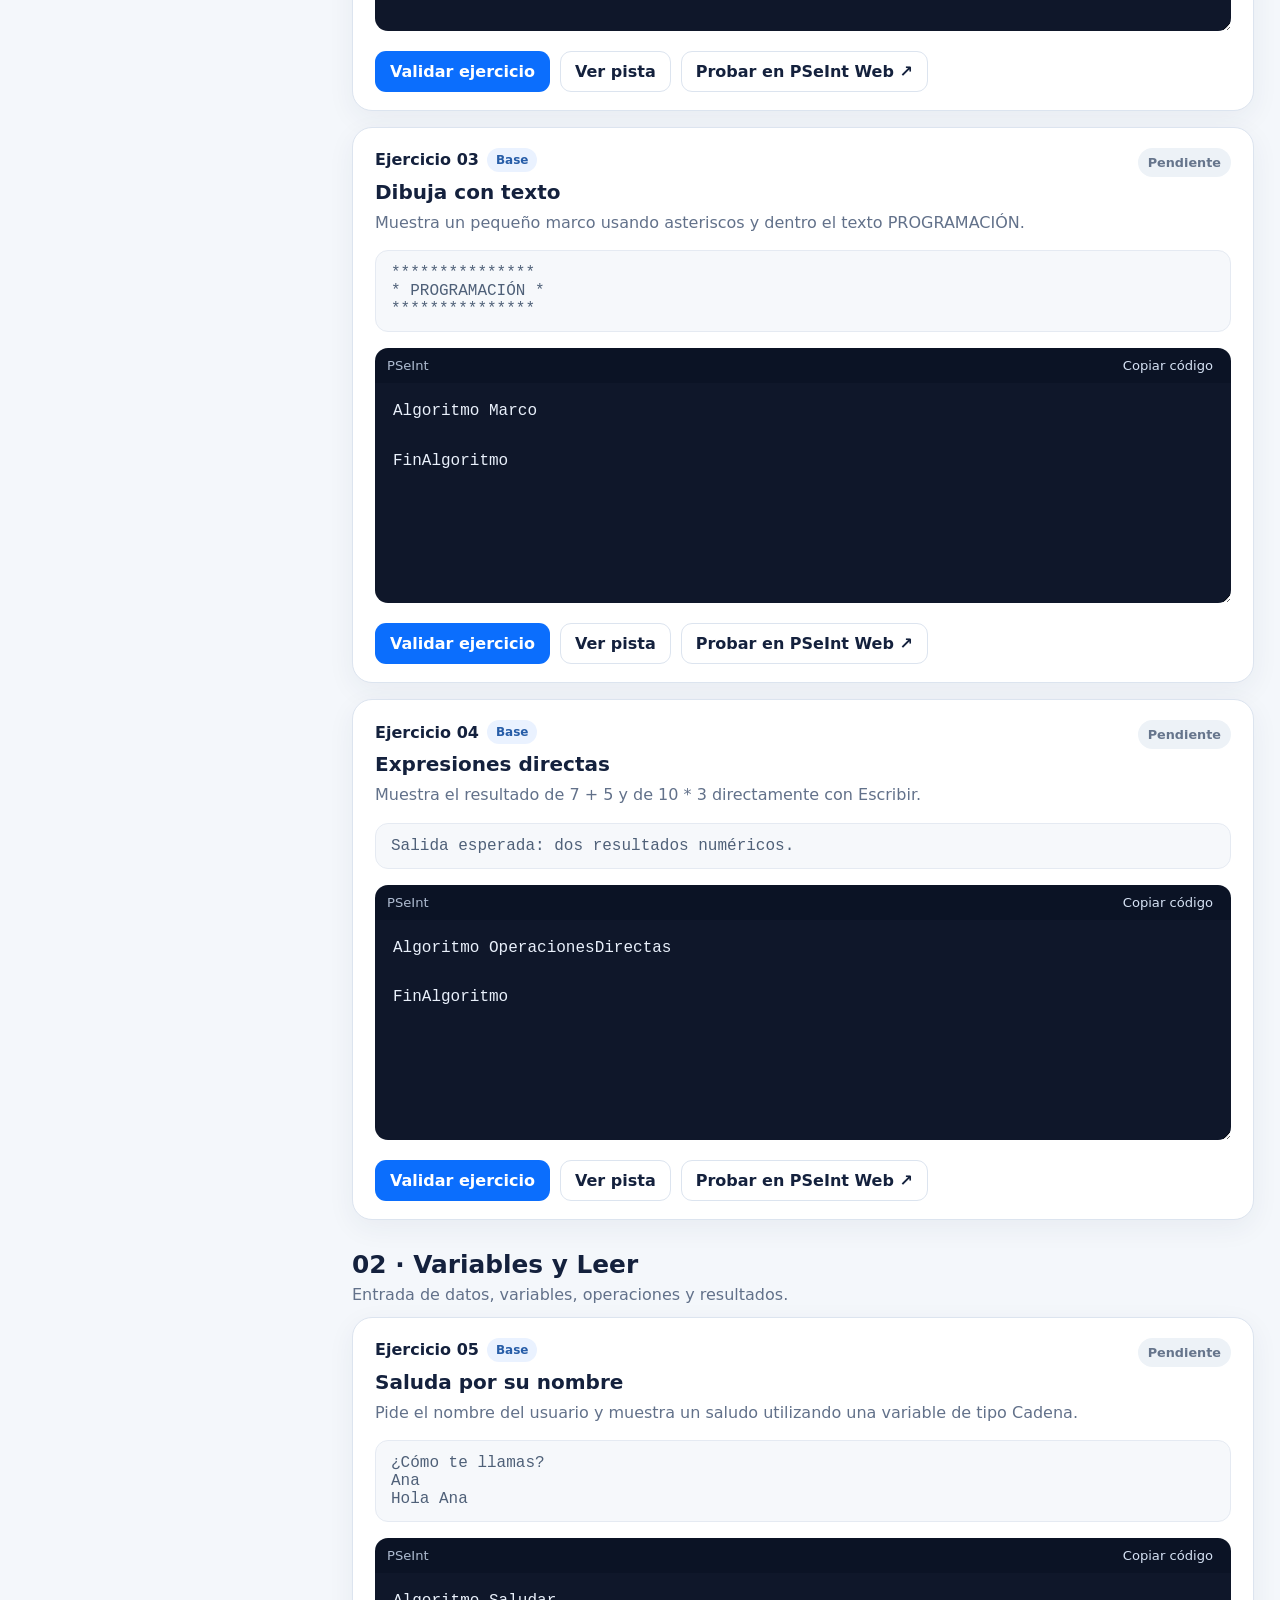
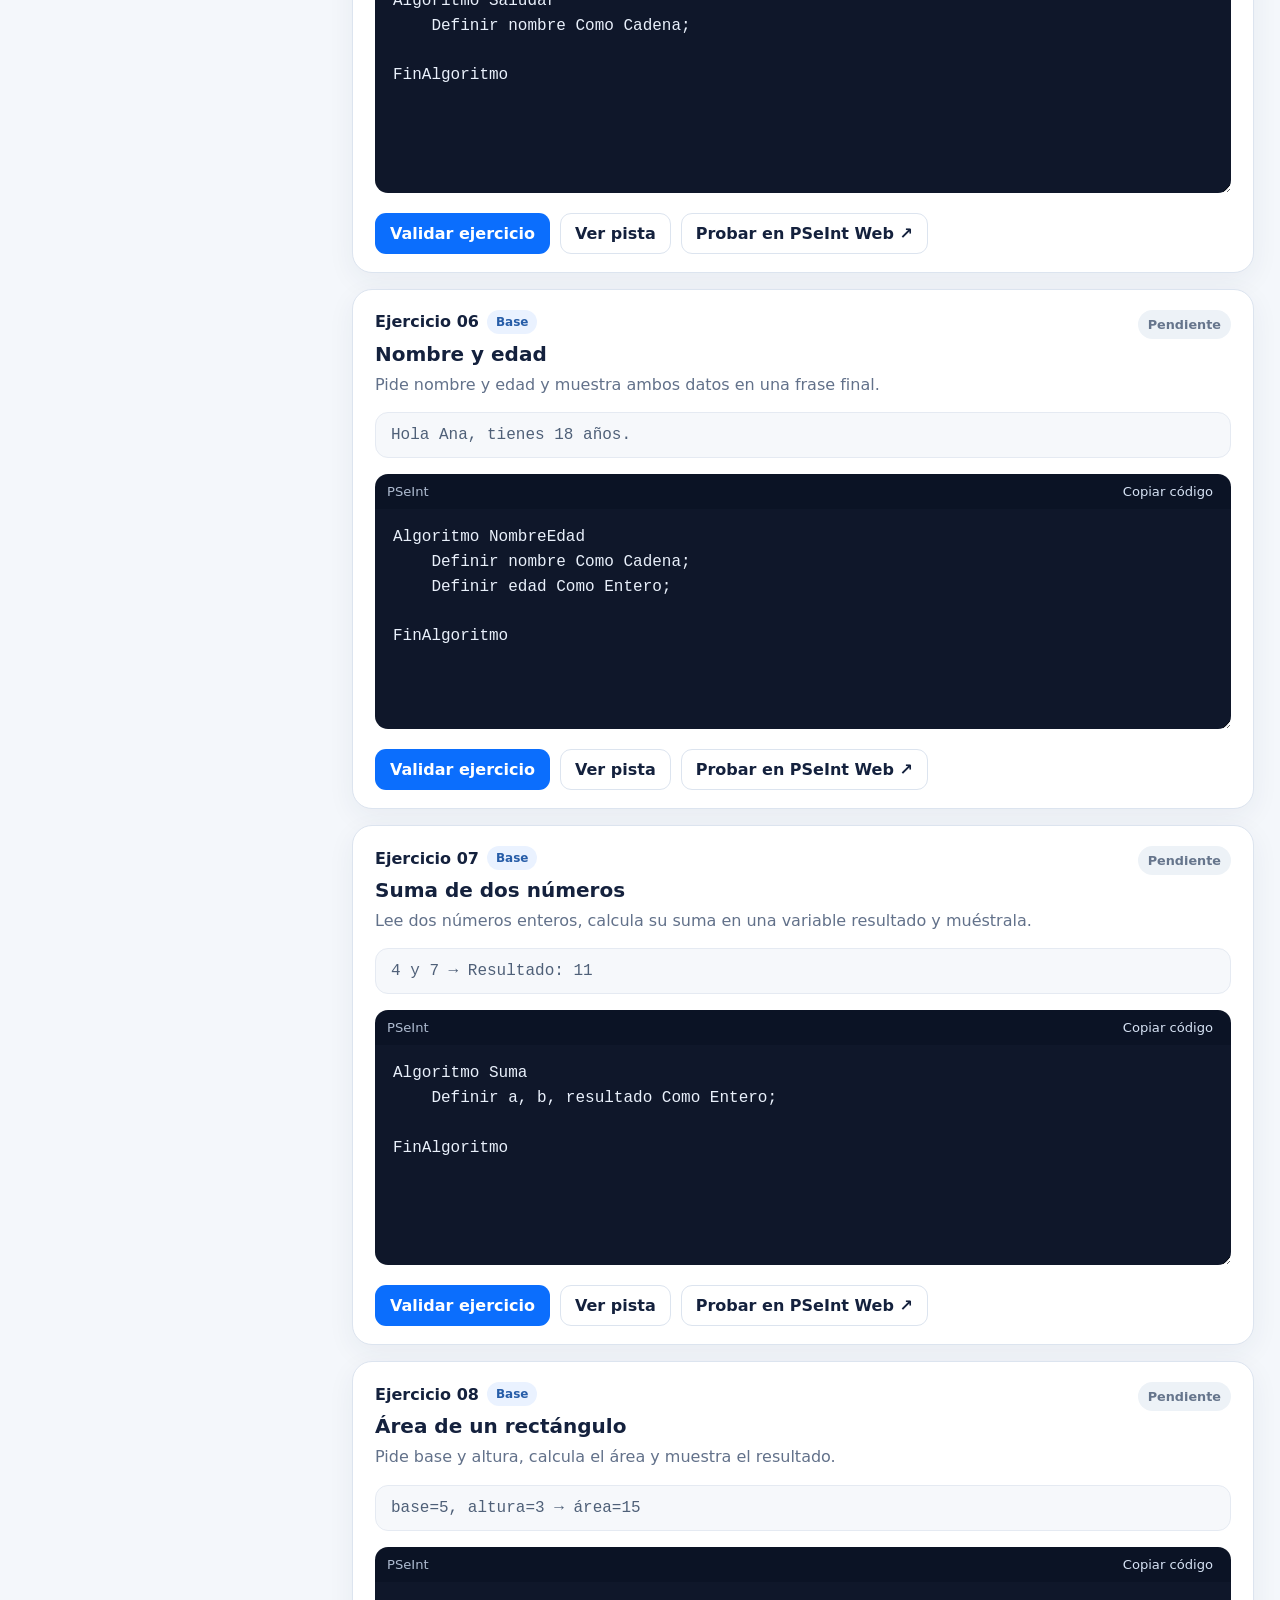
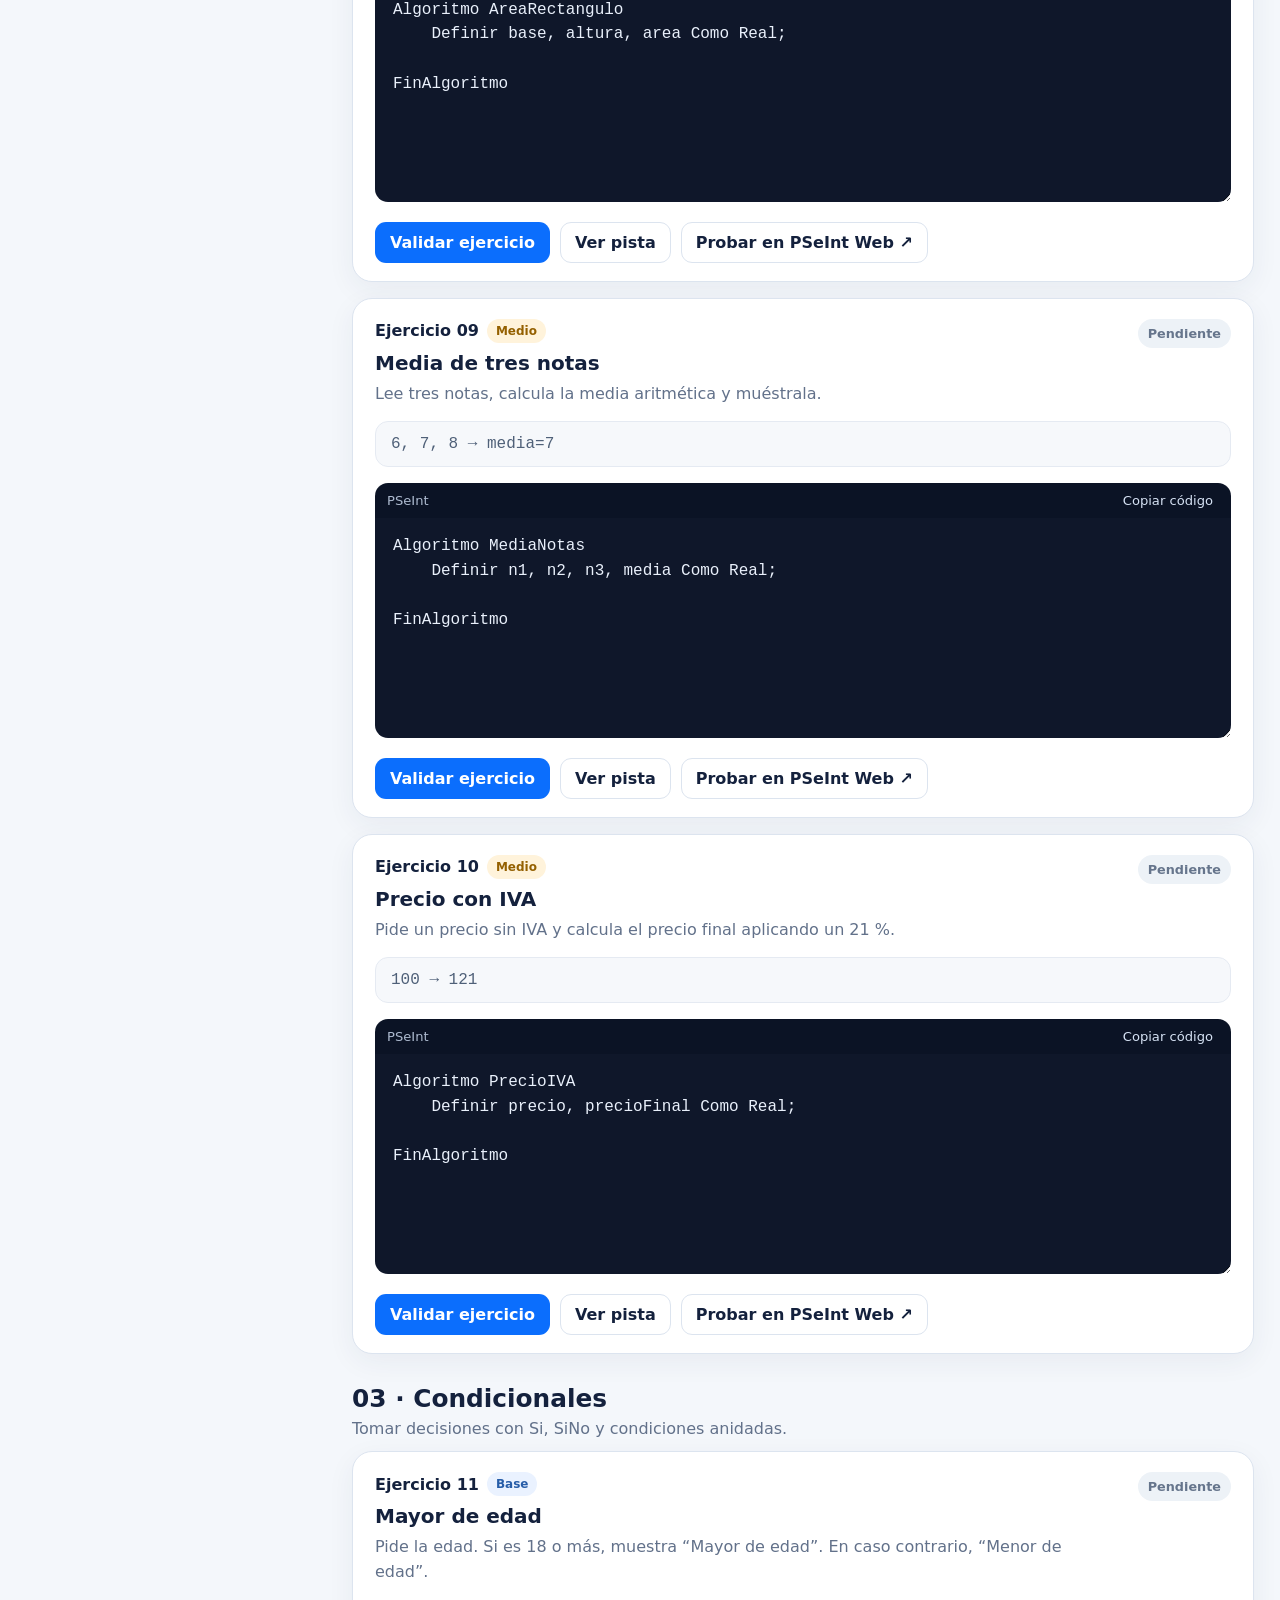
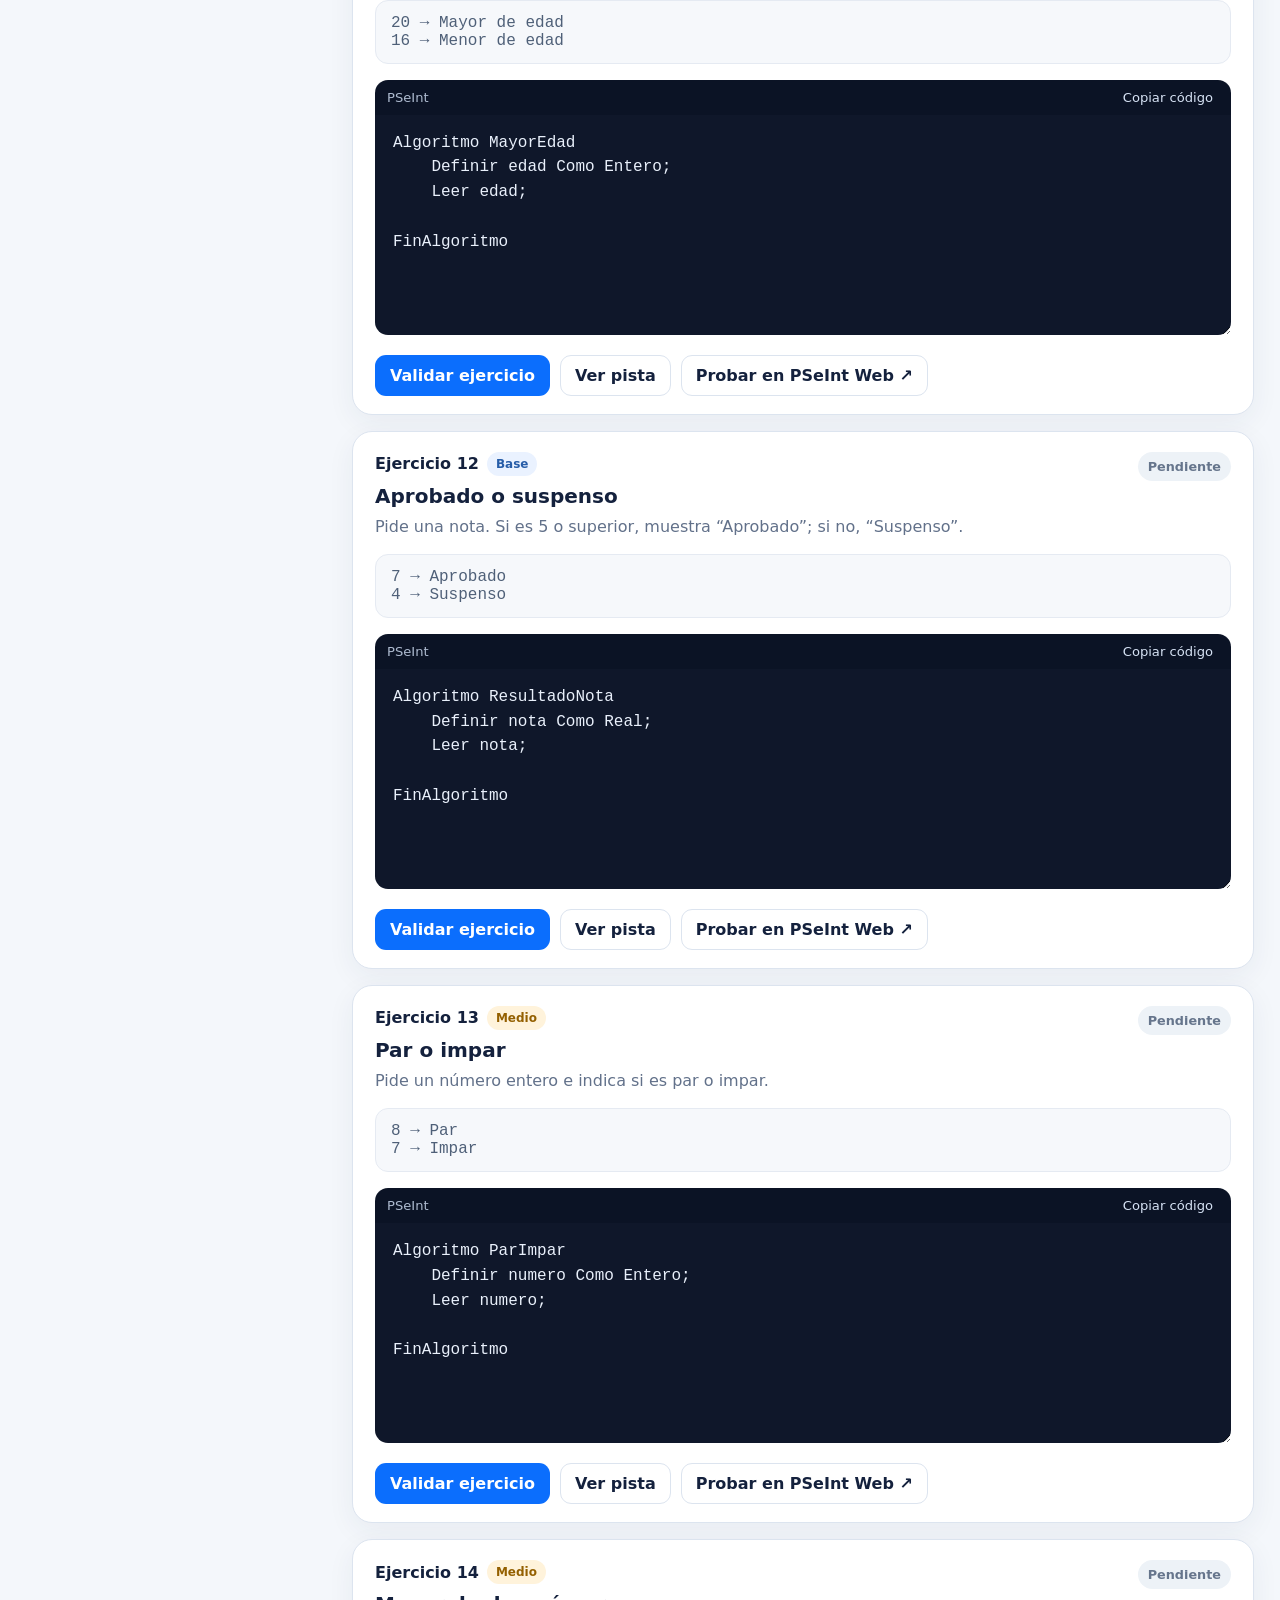
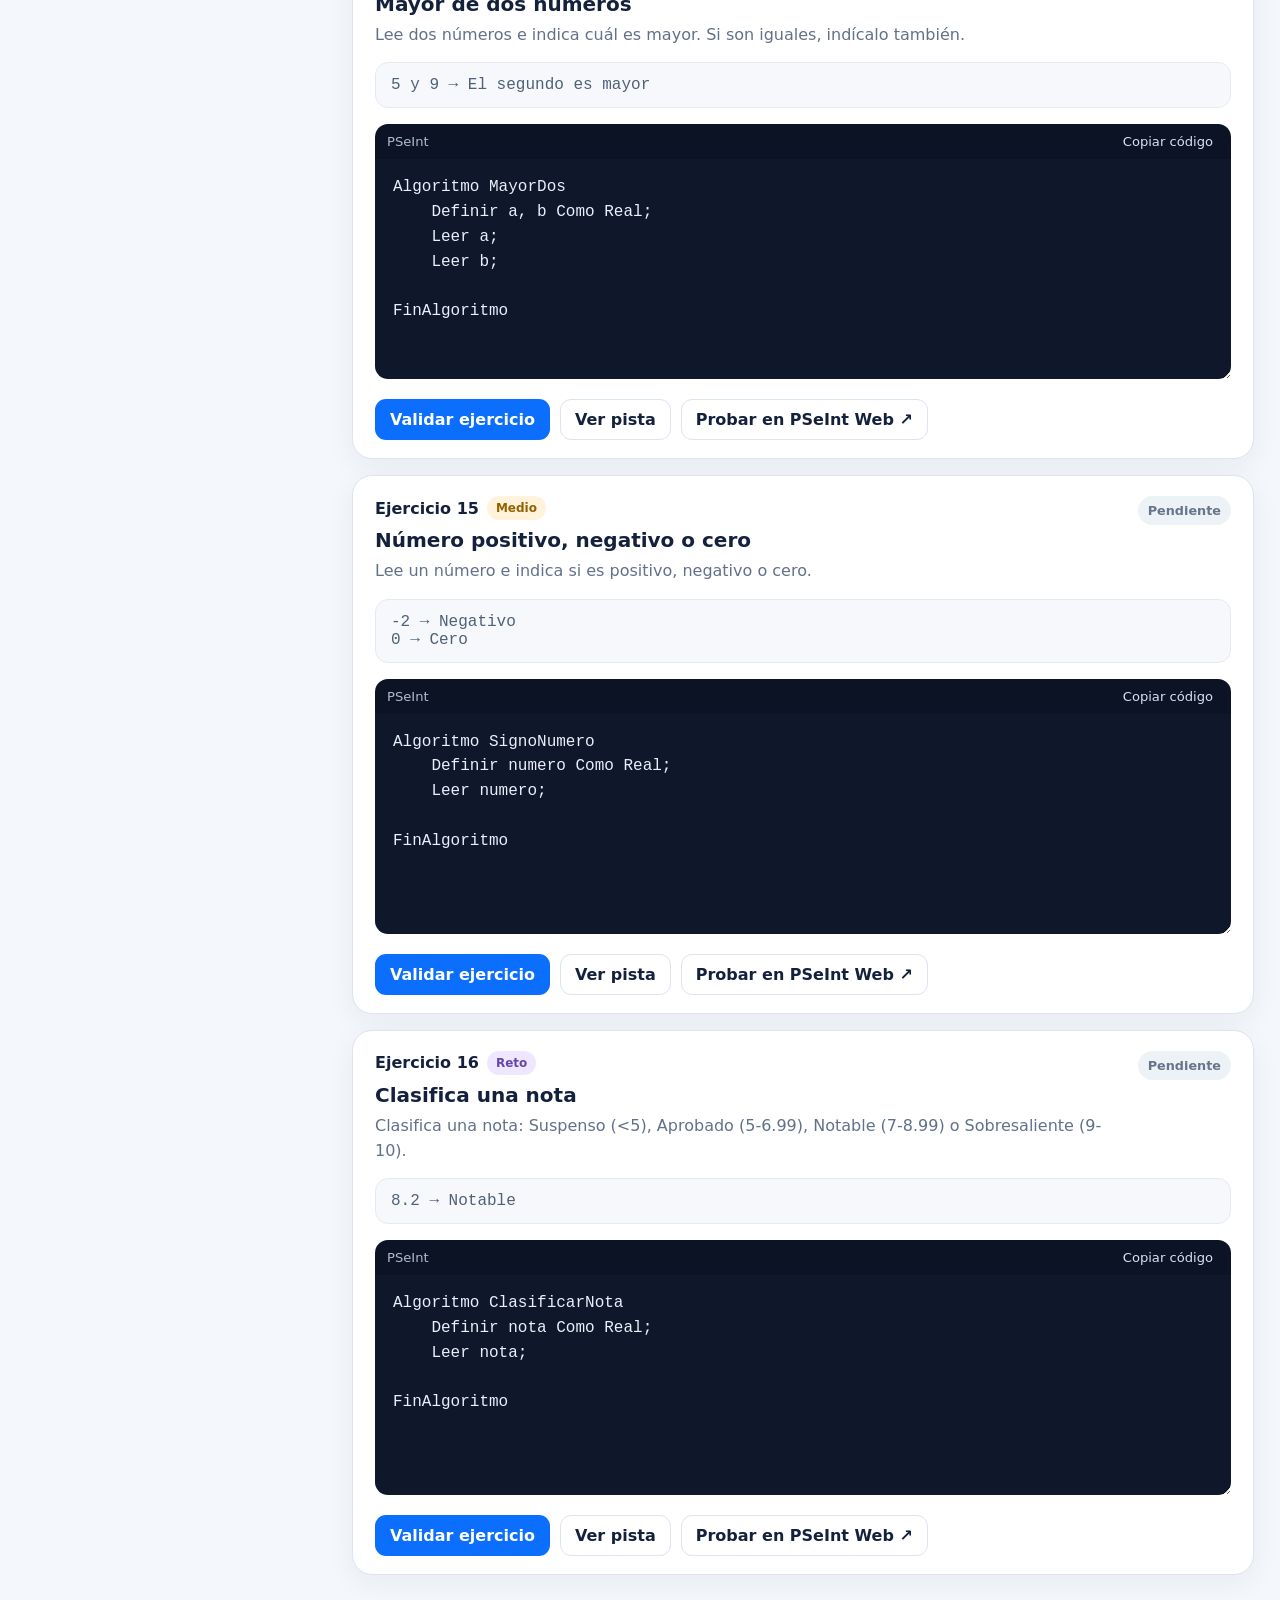
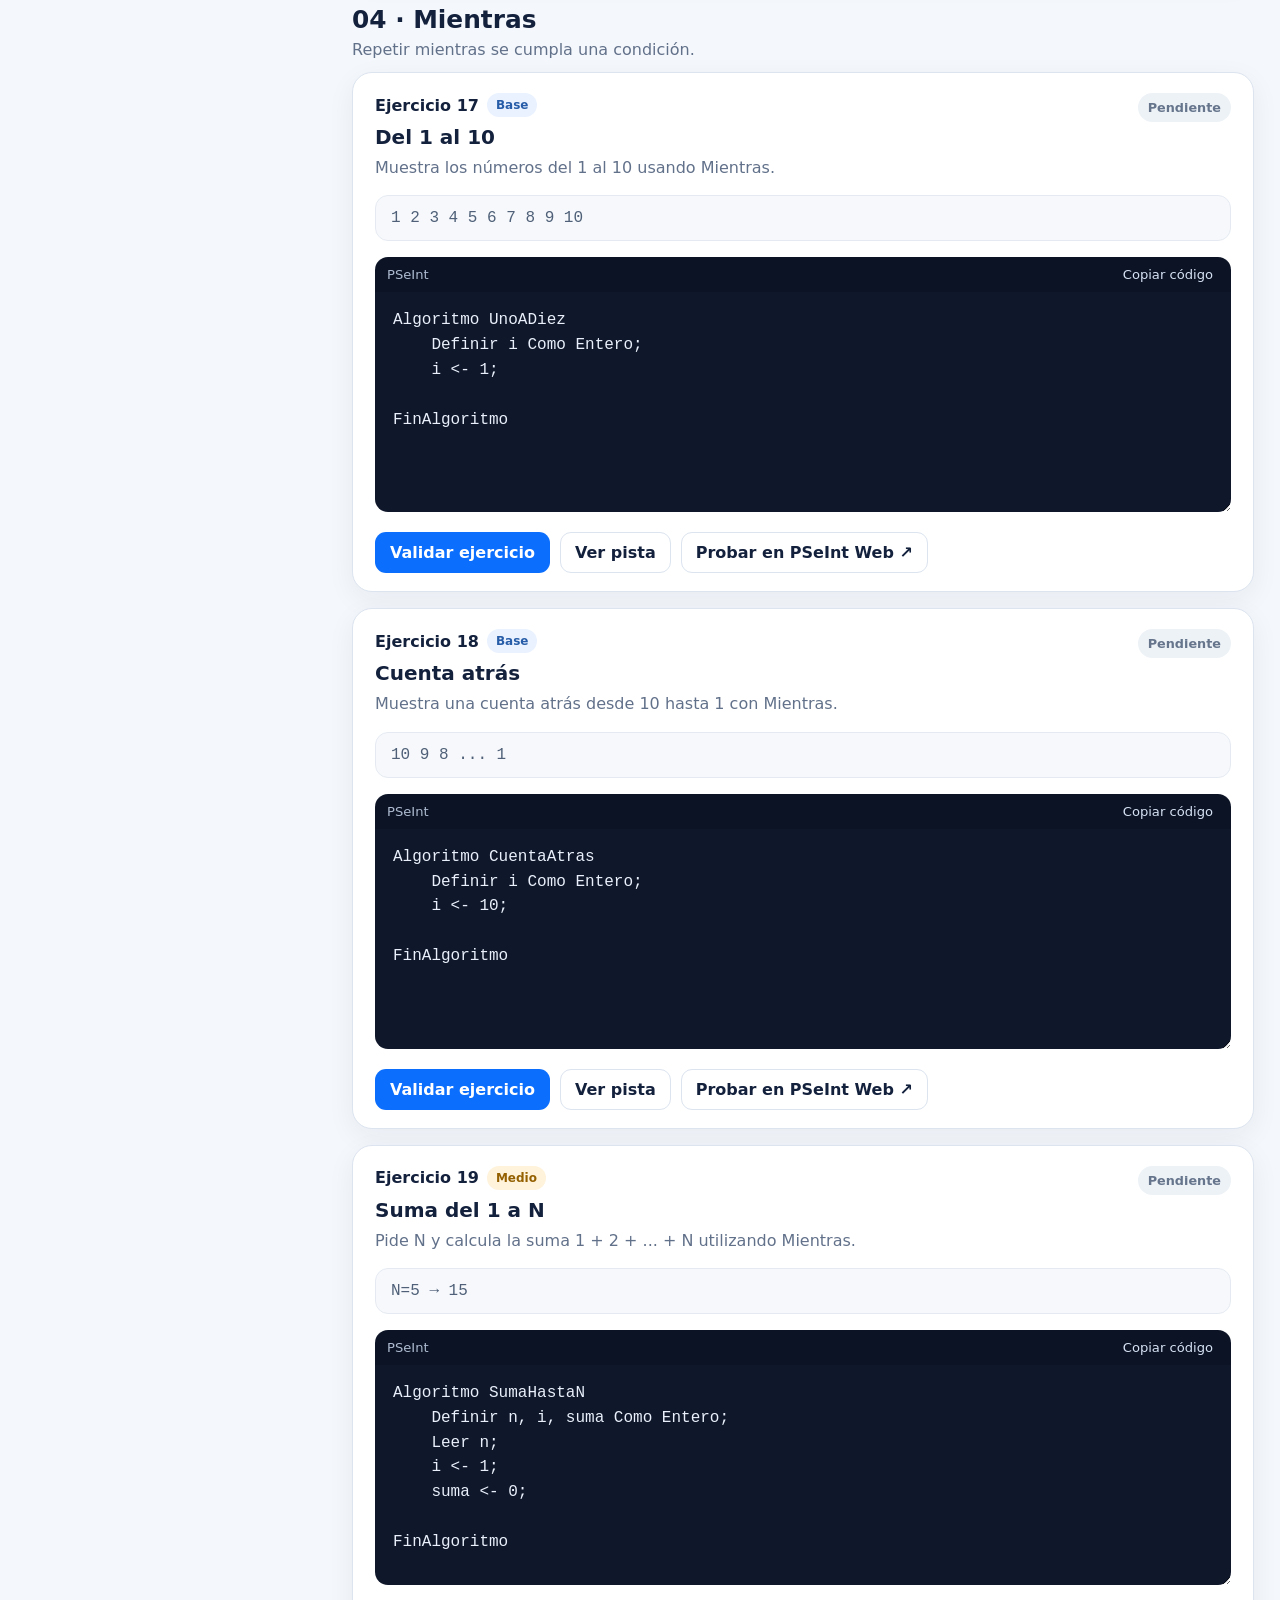
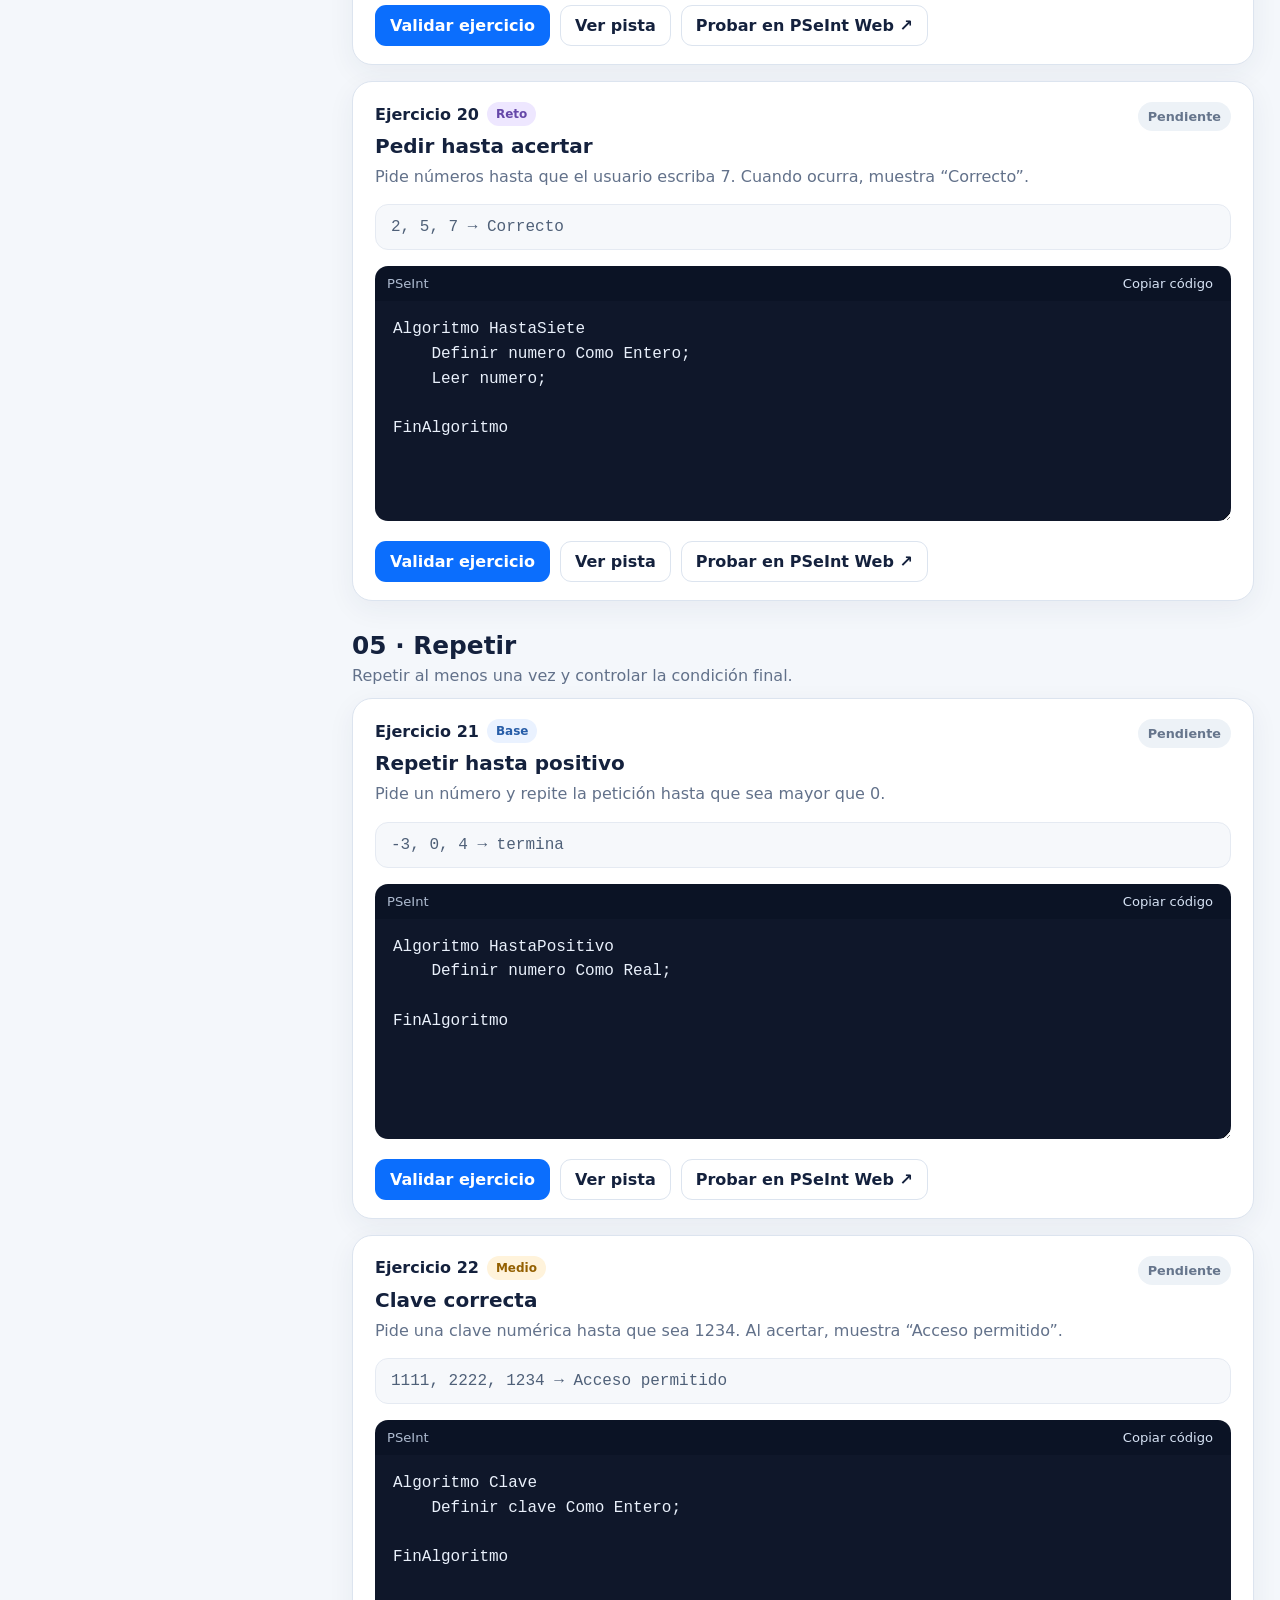
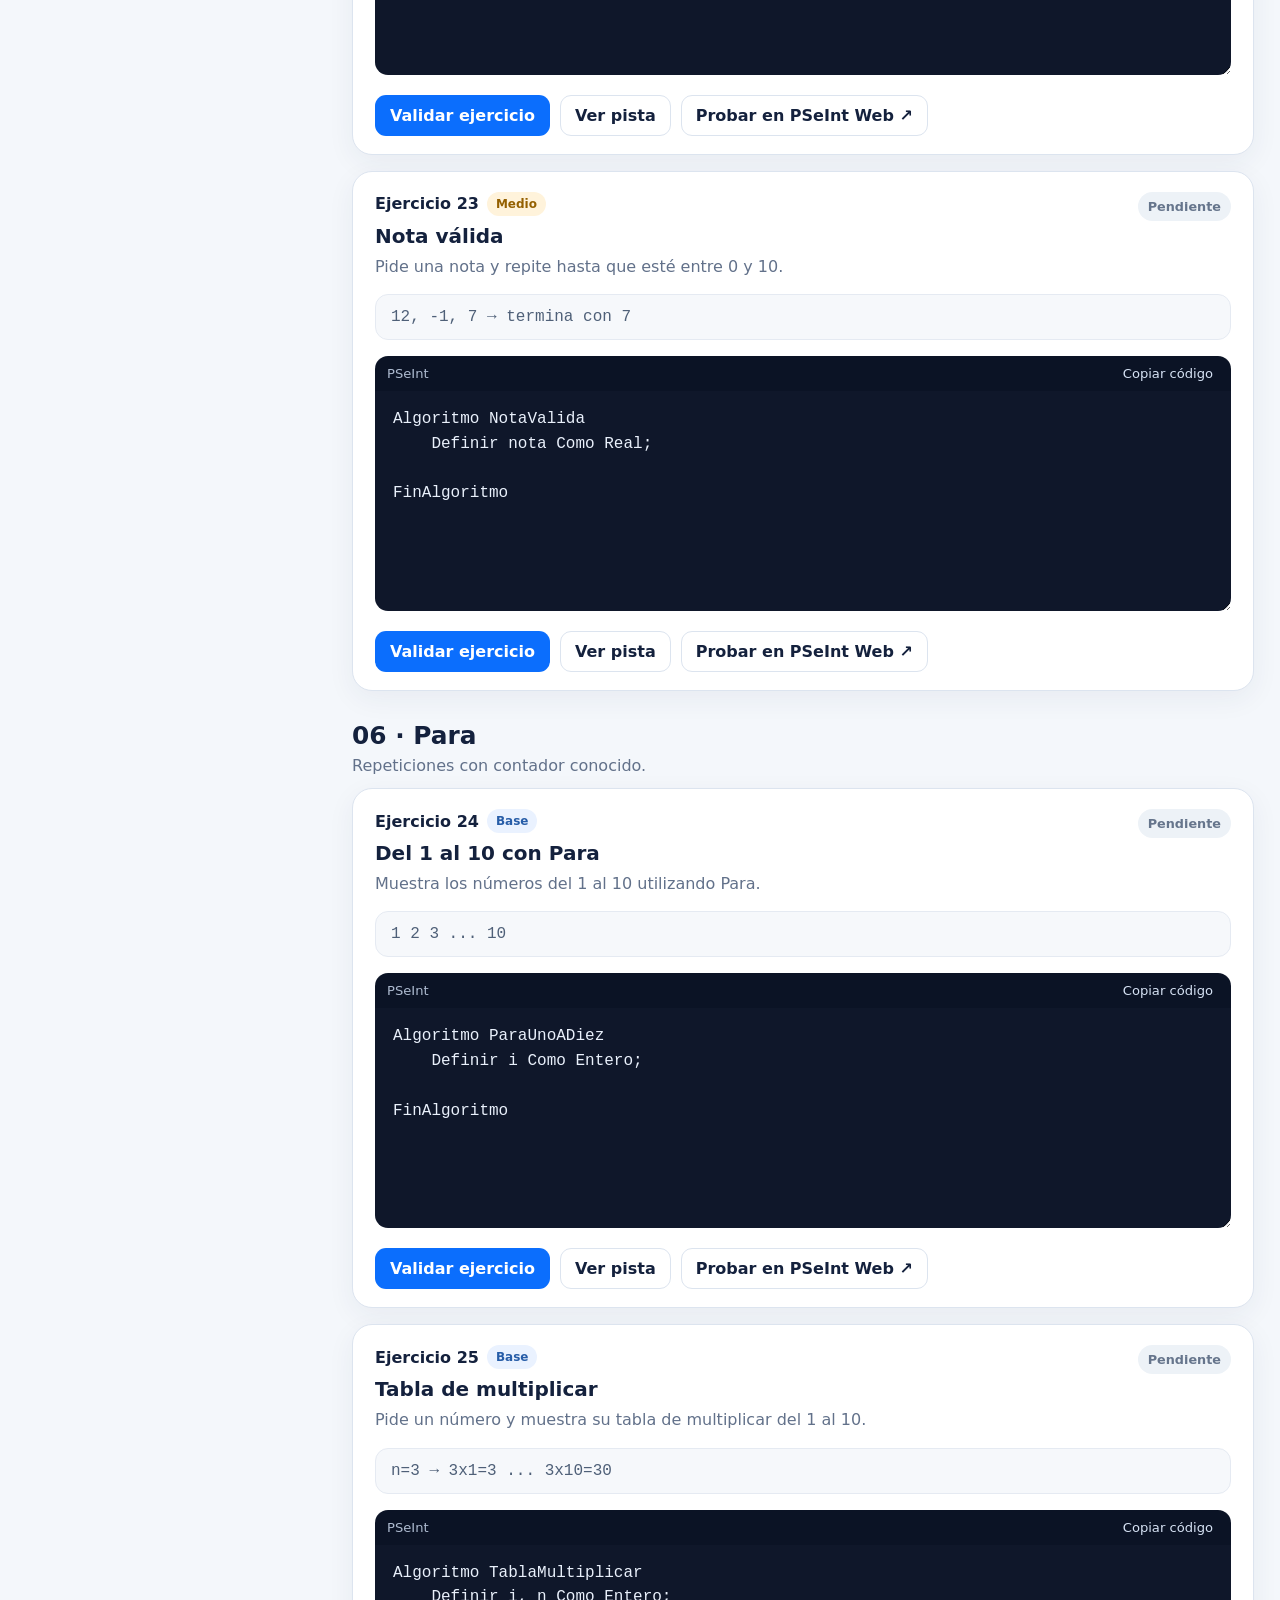
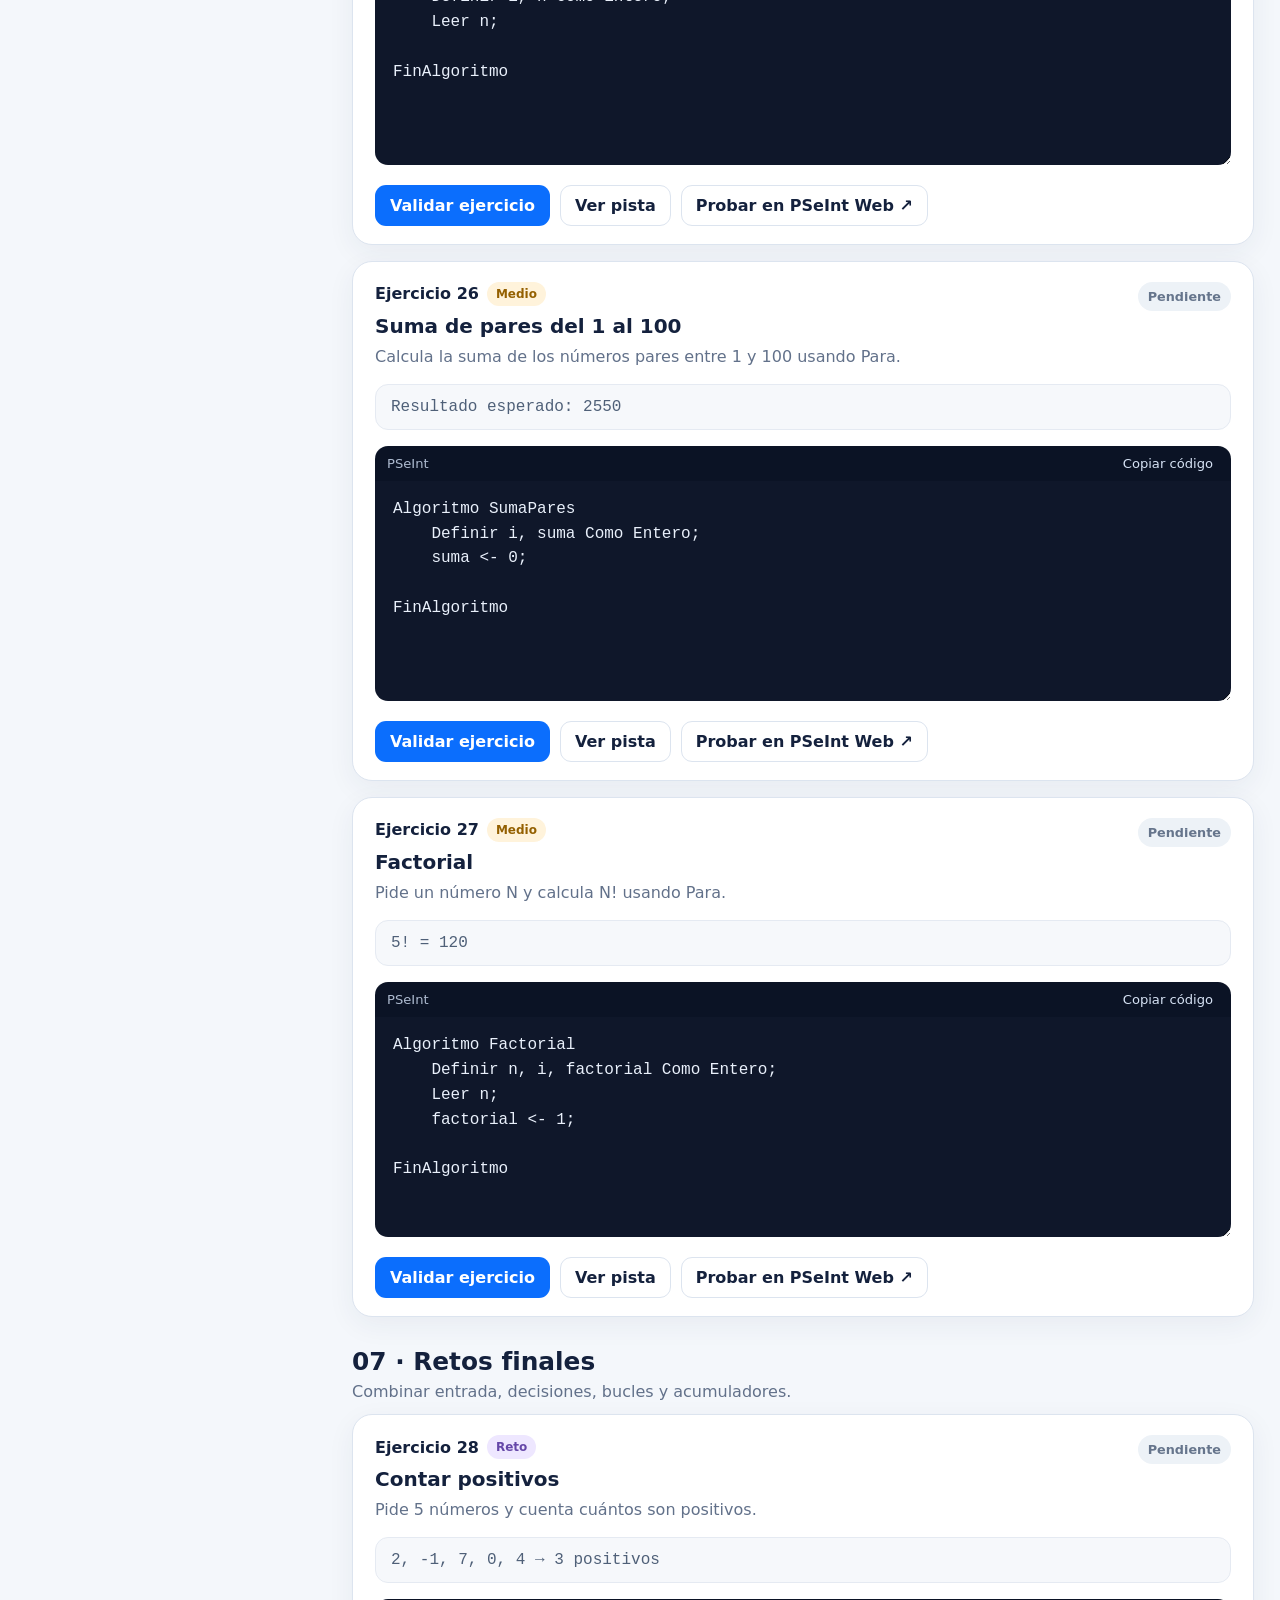
==== commit 1bbb78ce: "Añadir ejercicios de trazas y de organigramas a código" ====
--- a/index.html
+++ b/index.html
@@ -18,6 +18,7 @@
     </div>
     <div class="top-actions">
       <a class="btn ghost" href="guia.html">Guía de algoritmos</a>
+      <a class="btn ghost" href="trazas-organigramas.html">Trazas y organigramas</a>
       <a class="btn ghost" href="docs/Guia_Algoritmos_PSeInt_1DAW.pdf" target="_blank">Guía PDF</a>
       <a class="btn ghost" href="https://www.pseint-web.app/" target="_blank" rel="noopener">Abrir PSeInt Web ↗</a>
       <button id="resetBtn" class="btn ghost danger" type="button">Reiniciar progreso</button>
@@ -104,8 +105,16 @@
           <div><span>Alumno/a</span><strong id="rName"></strong></div>
           <div><span>Actividad</span><strong>PSeInt · Fundamentos</strong></div>
           <div><span>Ejercicios superados</span><strong id="rScore"></strong></div>
+          <div><span>Nota</span><strong id="rGrade" class="receipt-grade"></strong></div>
           <div><span>Fecha y hora</span><strong id="rDate"></strong></div>
           <div class="full"><span>Código de verificación</span><strong id="rCode" class="verify-code"></strong></div>
+        </div>
+        <div class="receipt-list">
+          <h3>Detalle por ejercicio</h3>
+          <table class="receipt-table">
+            <thead><tr><th>Nº</th><th>Bloque</th><th>Ejercicio</th><th>Estado</th></tr></thead>
+            <tbody id="rExerciseList"></tbody>
+          </table>
         </div>
         <p class="receipt-note">Este justificante ha sido generado por la web de prácticas en el navegador del alumno. No constituye una firma digital ni sustituye al registro del aula virtual.</p>
       </div>
--- a/styles.css
+++ b/styles.css
@@ -17,4 +17,15 @@
 .modal[hidden]{display:none}.modal{position:fixed;inset:0;z-index:50;display:grid;place-items:center;padding:20px}.modal-backdrop{position:absolute;inset:0;background:rgba(7,15,31,.62);backdrop-filter:blur(4px)}.modal-panel{position:relative;width:min(780px,100%);max-height:95vh;overflow:auto;background:#fff;border-radius:22px;padding:26px;box-shadow:0 35px 100px rgba(0,0,0,.28)}.modal-close{position:absolute;right:18px;top:14px;border:0;background:transparent;font-size:2rem;cursor:pointer;color:#65738a}.receipt{border:2px solid #dbe5f2;border-radius:18px;padding:26px;background:#fff}.receipt-head{display:flex;gap:14px;align-items:center;border-bottom:1px solid var(--line);padding-bottom:18px}.receipt-mark{width:48px;height:48px;border-radius:50%;display:grid;place-items:center;background:#e4f7ee;color:var(--ok);font-size:1.5rem;font-weight:900}.receipt h2{margin:3px 0}.receipt-kicker{margin:0;color:var(--muted);font-size:.84rem}.receipt-grid{display:grid;grid-template-columns:1fr 1fr;gap:18px;margin:22px 0}.receipt-grid div{padding:14px;background:#f7f9fc;border-radius:12px}.receipt-grid span,.receipt-grid strong{display:block}.receipt-grid span{font-size:.78rem;color:var(--muted);margin-bottom:5px}.receipt-grid .full{grid-column:1/-1}.verify-code{letter-spacing:.12em;font-family:"SFMono-Regular",Consolas,monospace}.receipt-note{color:var(--muted);font-size:.78rem;line-height:1.5;margin:0}.modal-actions{display:flex;justify-content:flex-end;gap:10px;margin-top:16px;flex-wrap:wrap}
 @media(max-width:980px){.layout{grid-template-columns:1fr}.sidebar{position:static;grid-template-columns:1fr 1fr}.block-nav,.info-card{display:none}.hero{grid-template-columns:1fr}.finish-card{grid-template-columns:1fr}.finish-card .btn{justify-self:start}.topbar{align-items:flex-start}.brand span{display:none}}
 @media(max-width:640px){.topbar{padding:12px 15px}.top-actions .danger{display:none}.layout{padding:14px}.sidebar{grid-template-columns:1fr}.hero{padding:24px}.exercise-head{padding:18px 16px 13px}.example-box,.editor-wrap,.exercise-actions,.feedback,.hint{margin-left:16px;margin-right:16px}.exercise-head{flex-direction:column}.status-pill{align-self:flex-start}.receipt-grid{grid-template-columns:1fr}.receipt-grid .full{grid-column:auto}}
-@media print{body *{visibility:hidden}.modal,.modal *,.receipt,.receipt *{visibility:visible}.modal{position:static;padding:0}.modal-backdrop,.modal-close,.modal-actions{display:none!important}.modal-panel{box-shadow:none;max-height:none;width:100%;padding:0}.receipt{border:1px solid #999}.receipt-note{font-size:9pt}}
+.receipt-list{margin:22px 0}.receipt-list h3{margin:0 0 10px;font-size:1rem}.receipt-table{width:100%;border-collapse:collapse;font-size:.86rem}.receipt-table th,.receipt-table td{text-align:left;padding:7px 9px;border-bottom:1px solid var(--line)}.receipt-table th{color:var(--muted);font-weight:700;font-size:.76rem;text-transform:uppercase;letter-spacing:.04em}.receipt-table td.state-ok{color:var(--ok);font-weight:700}.receipt-table td.state-bad{color:var(--bad);font-weight:700}.receipt-grade{font-size:1.4rem}
+@media print{
+  body>*:not(#receiptModal){display:none!important}
+  html,body{height:auto!important;overflow:visible!important;background:#fff!important}
+  #receiptModal{display:block!important;position:static!important;inset:auto;padding:0;background:#fff!important}
+  .modal-backdrop,.modal-close,.modal-actions{display:none!important}
+  .modal-panel{position:static;box-shadow:none;max-height:none;width:100%;padding:0;overflow:visible}
+  .receipt{border:1px solid #999}
+  .receipt-note{font-size:9pt}
+  .receipt-table{page-break-inside:auto}
+  .receipt-table tr{page-break-inside:avoid}
+}
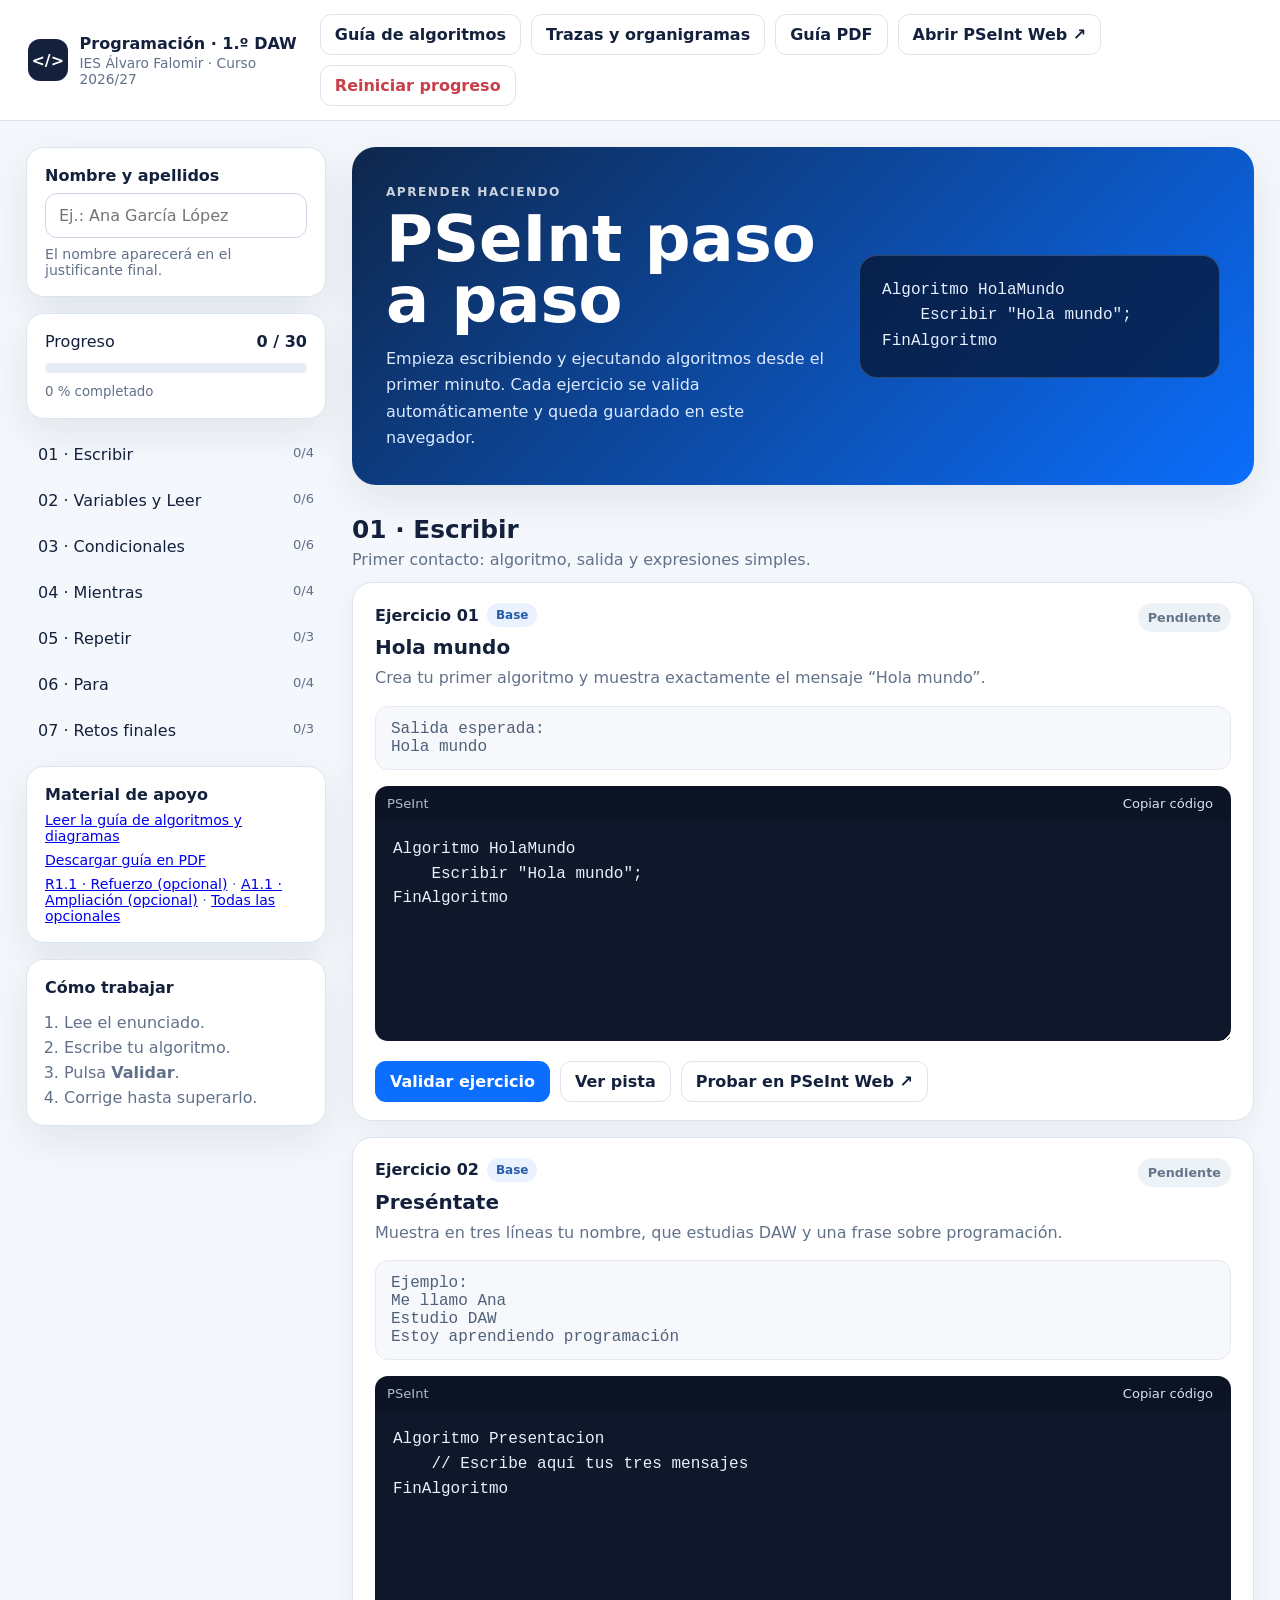
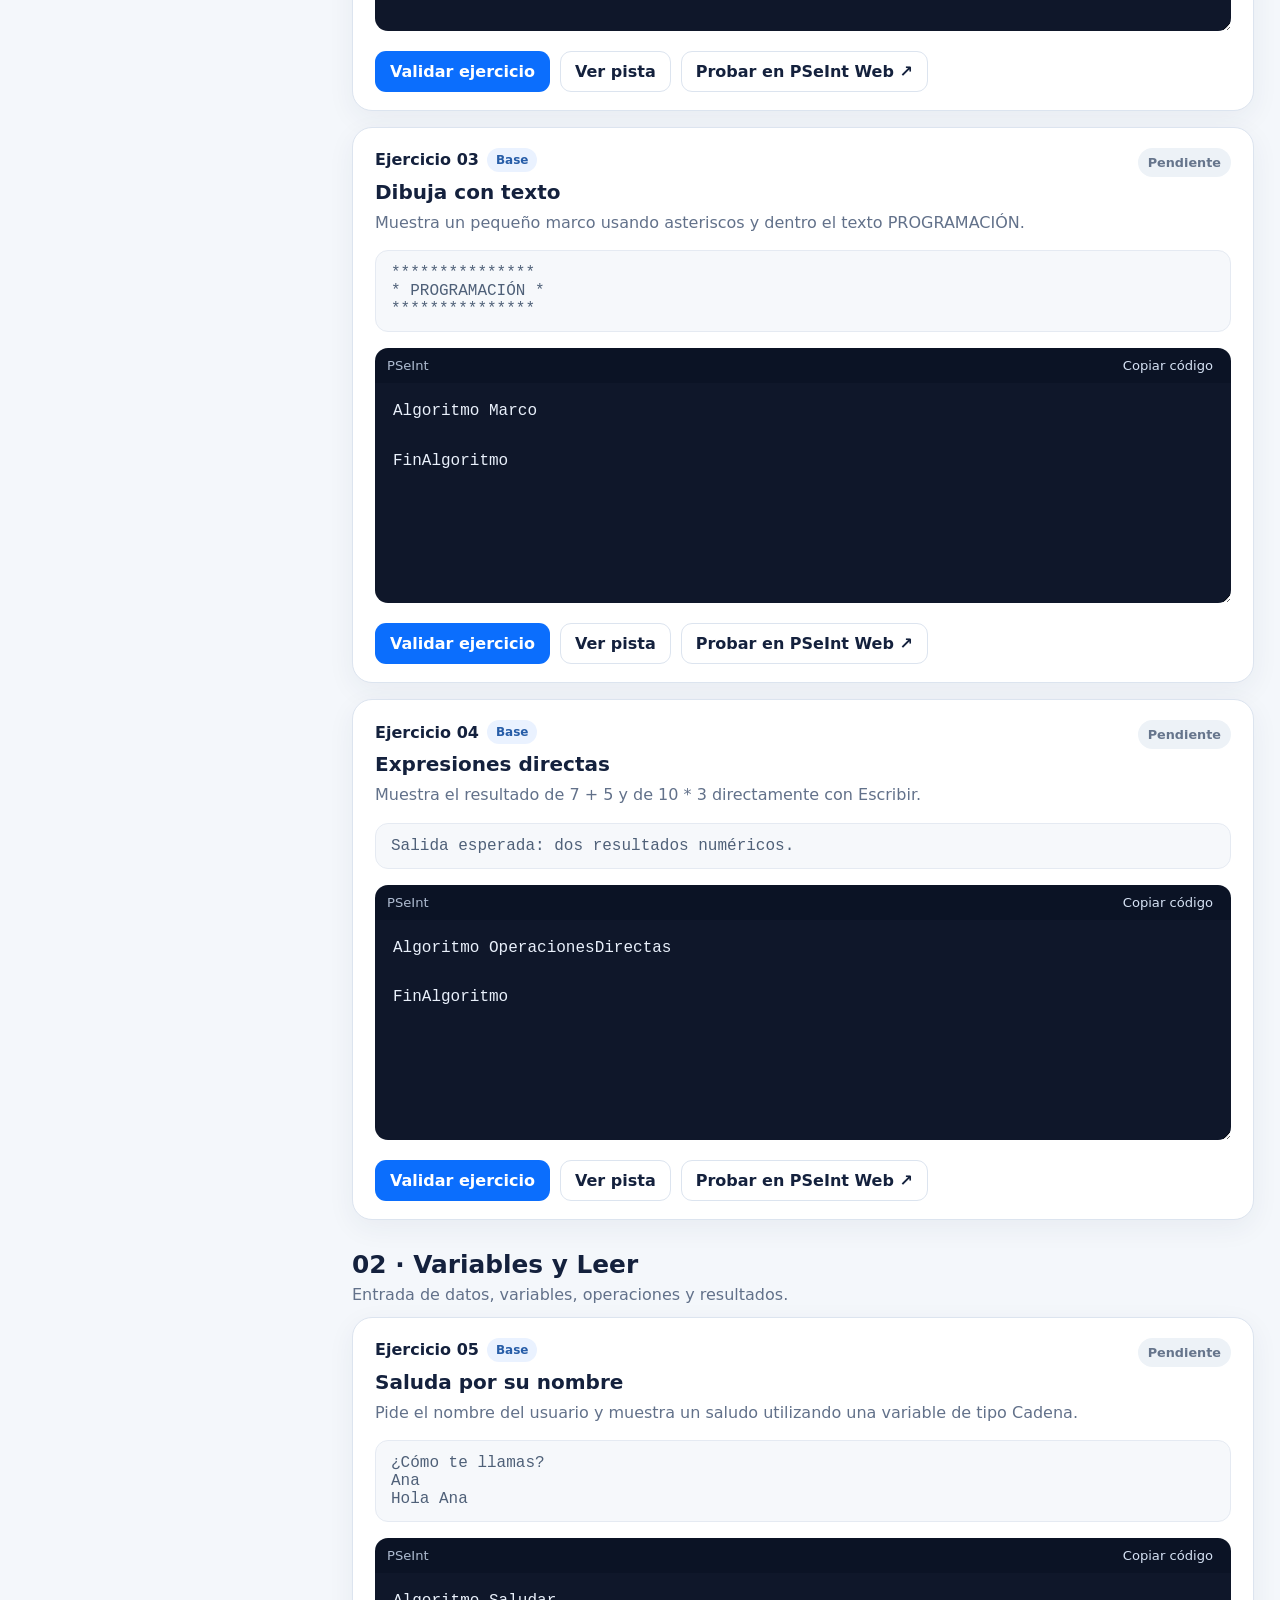
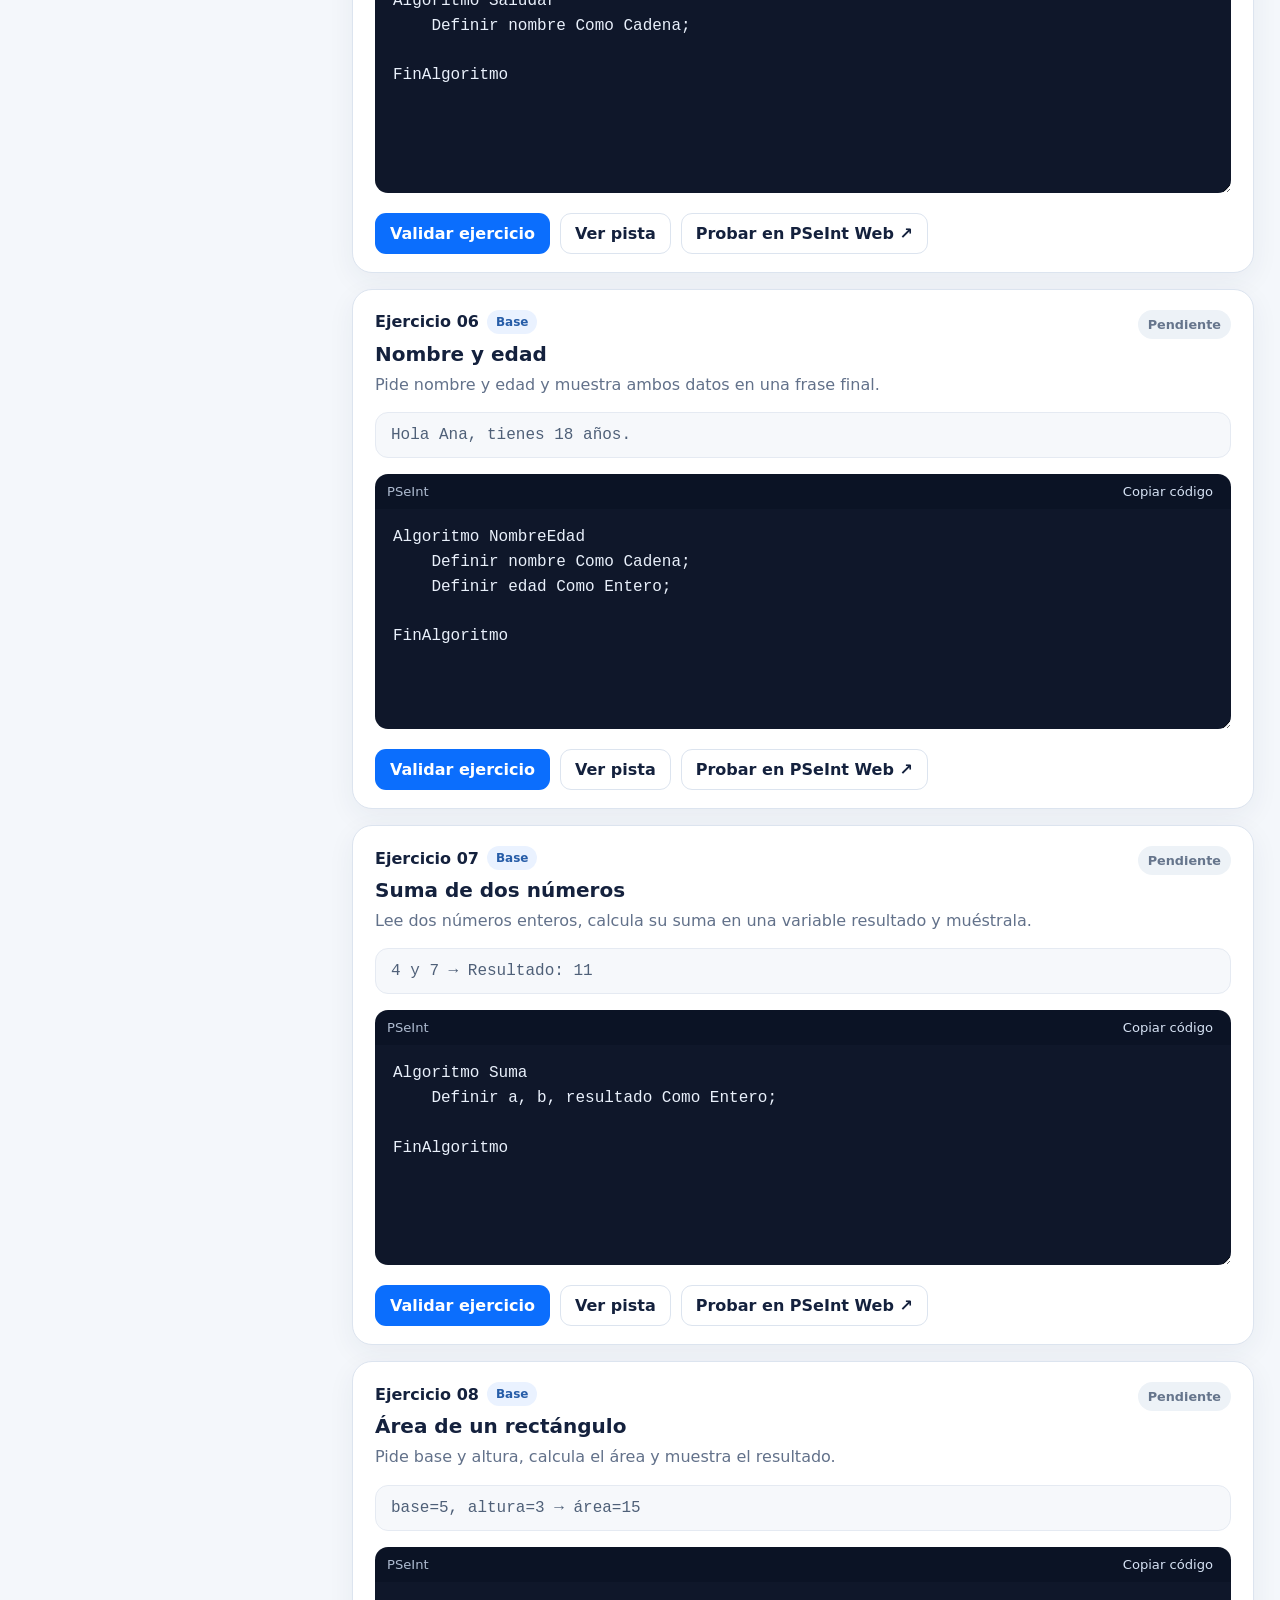
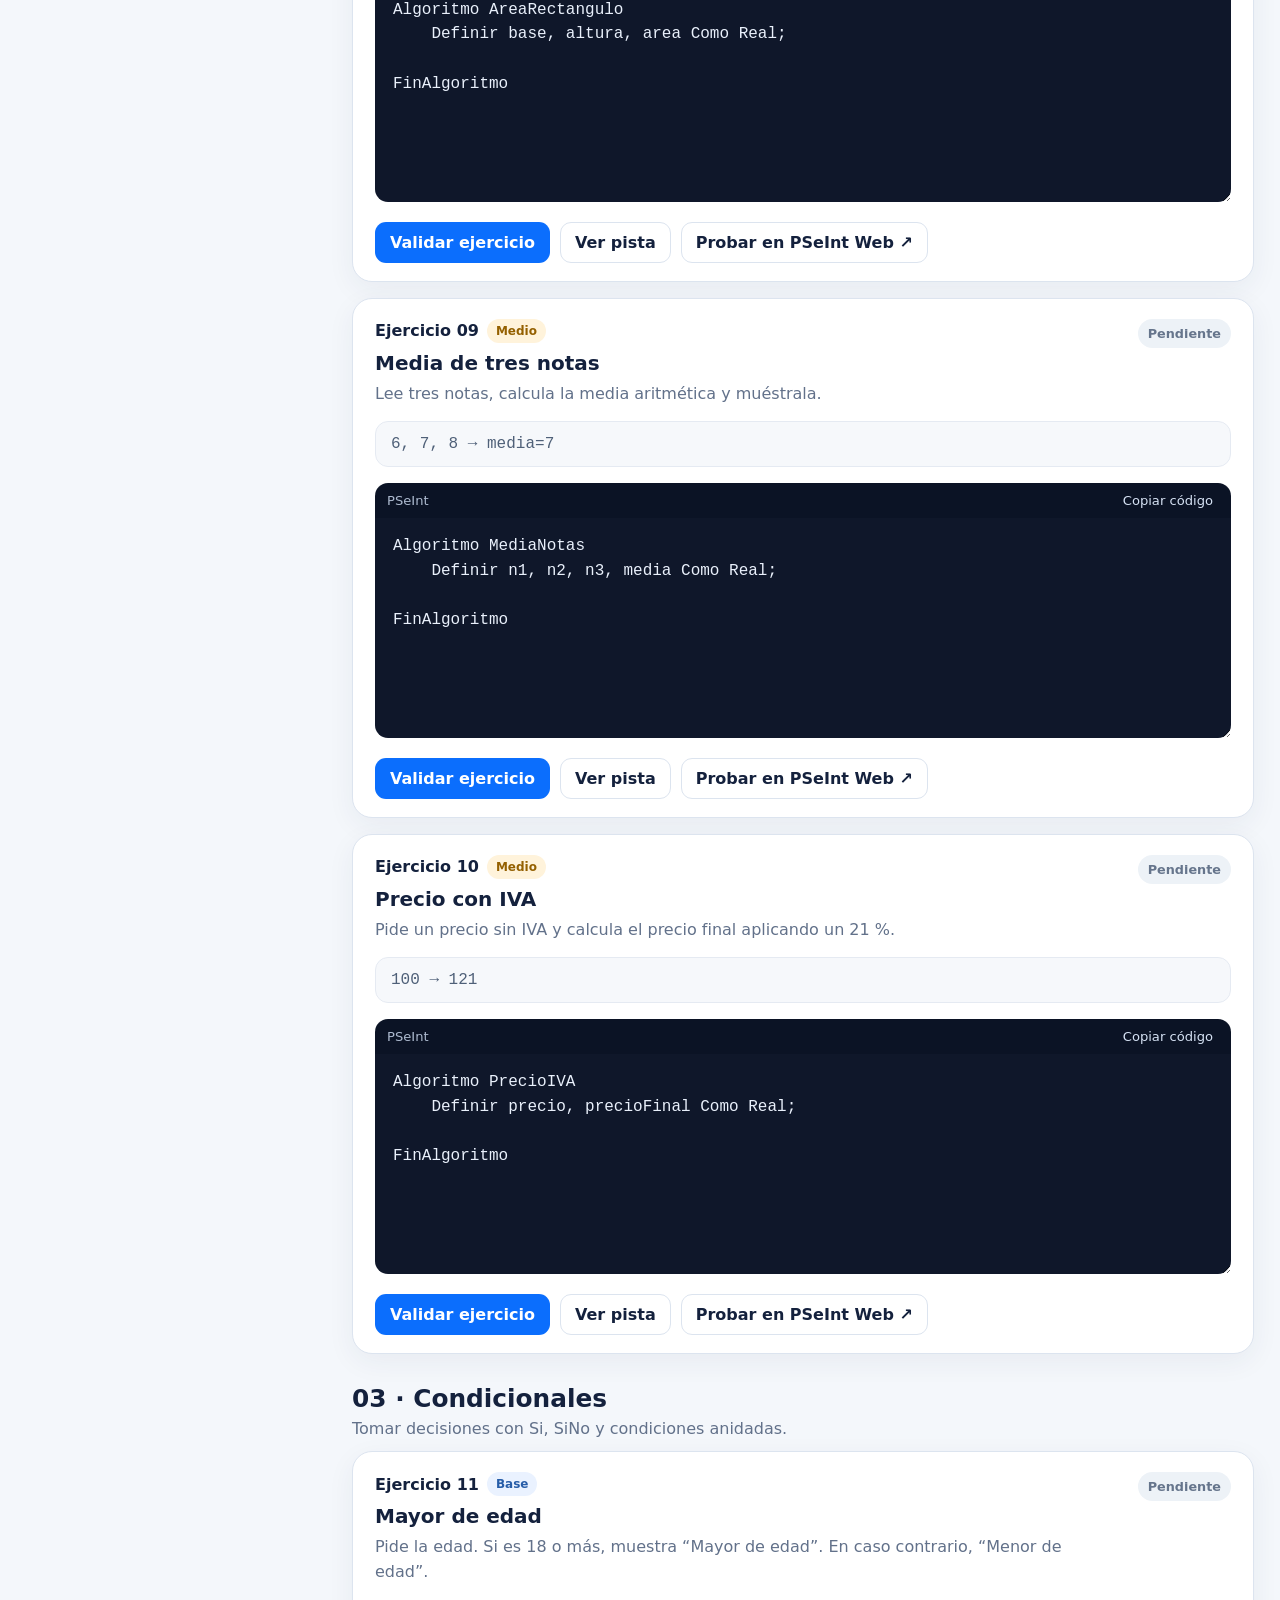
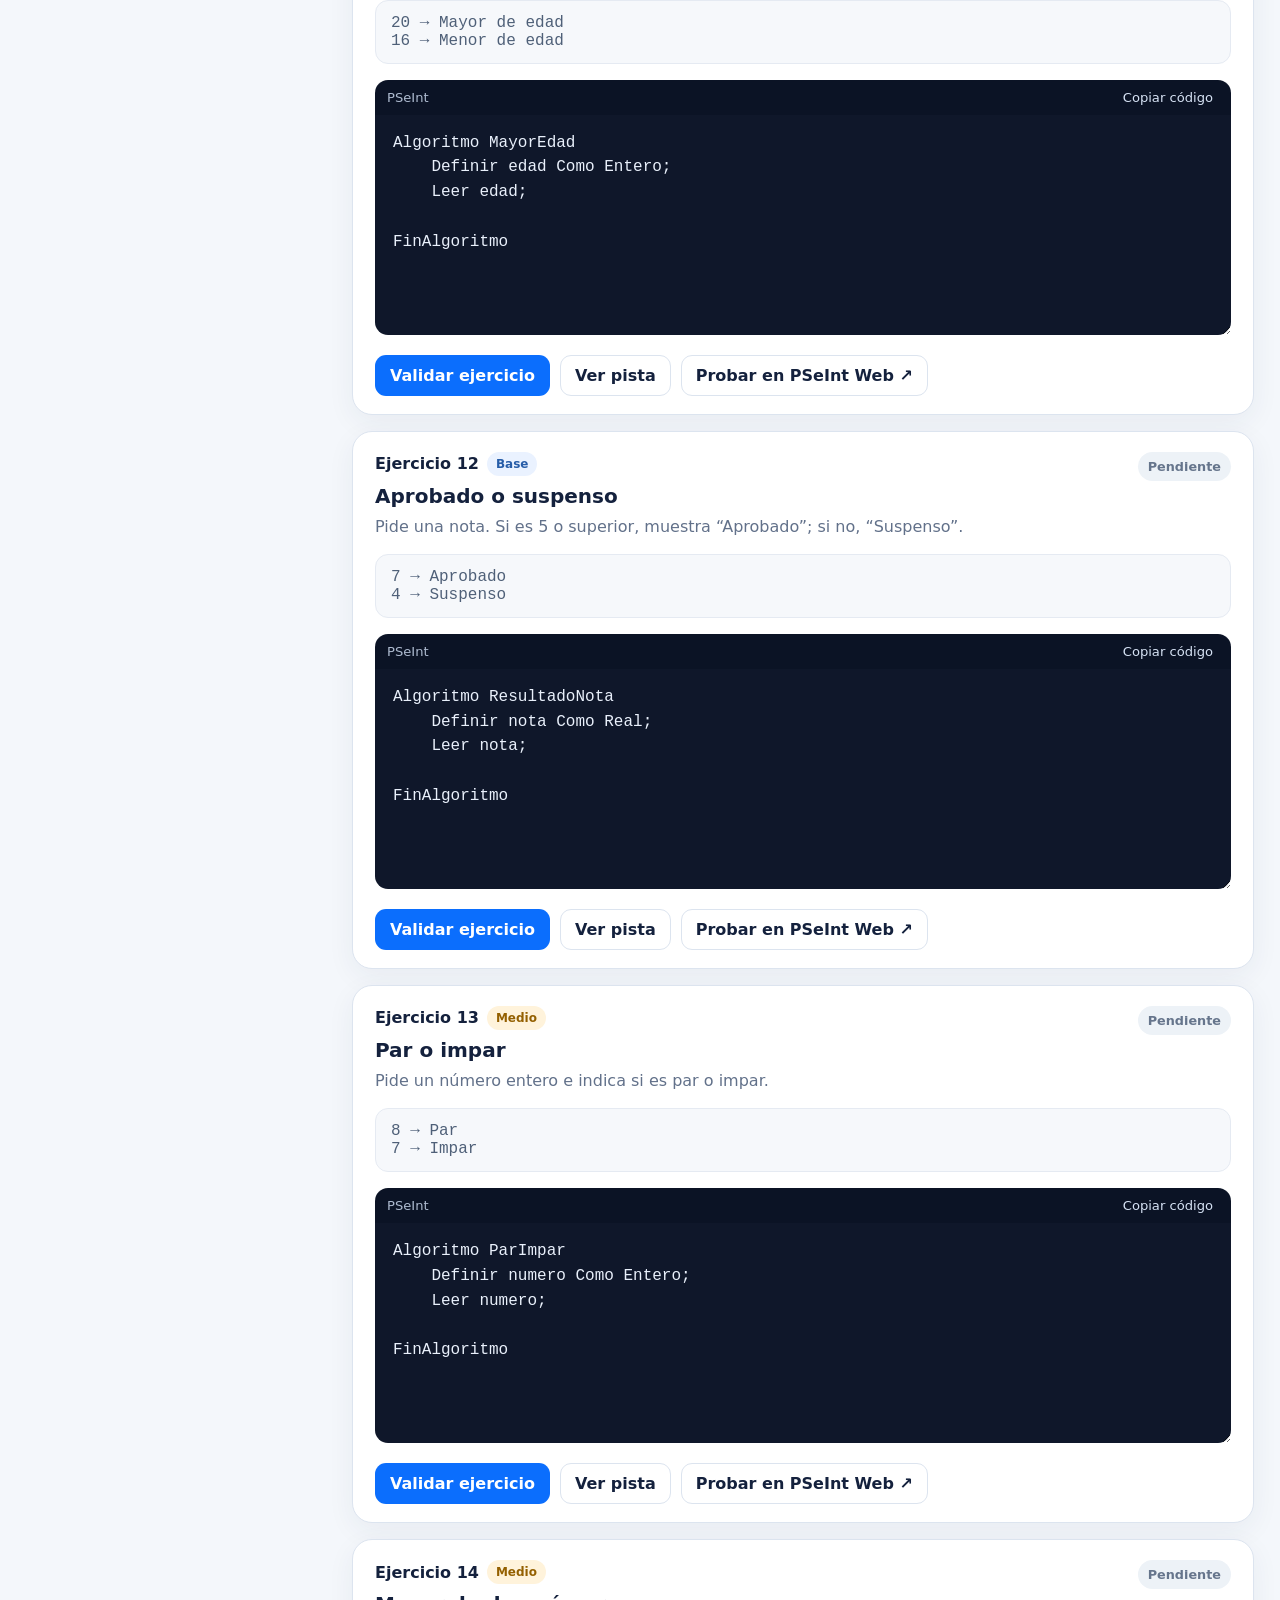
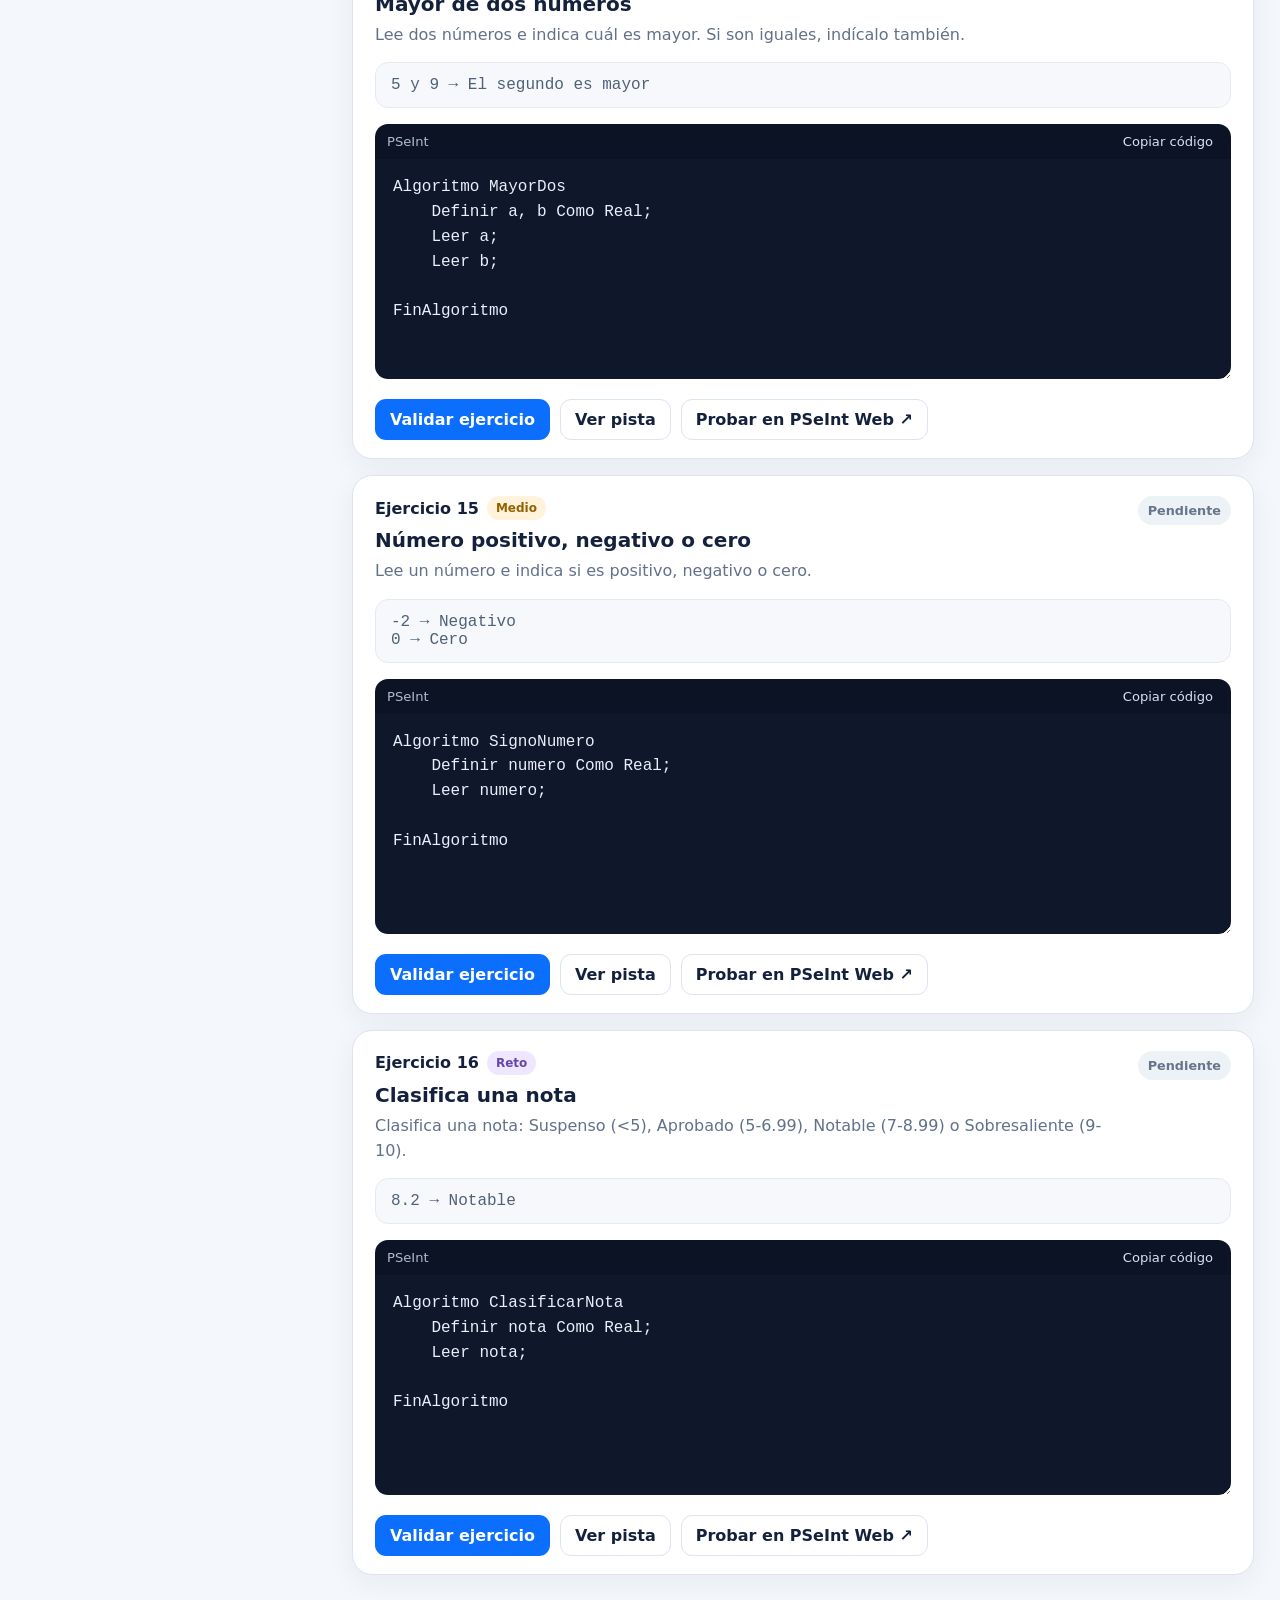
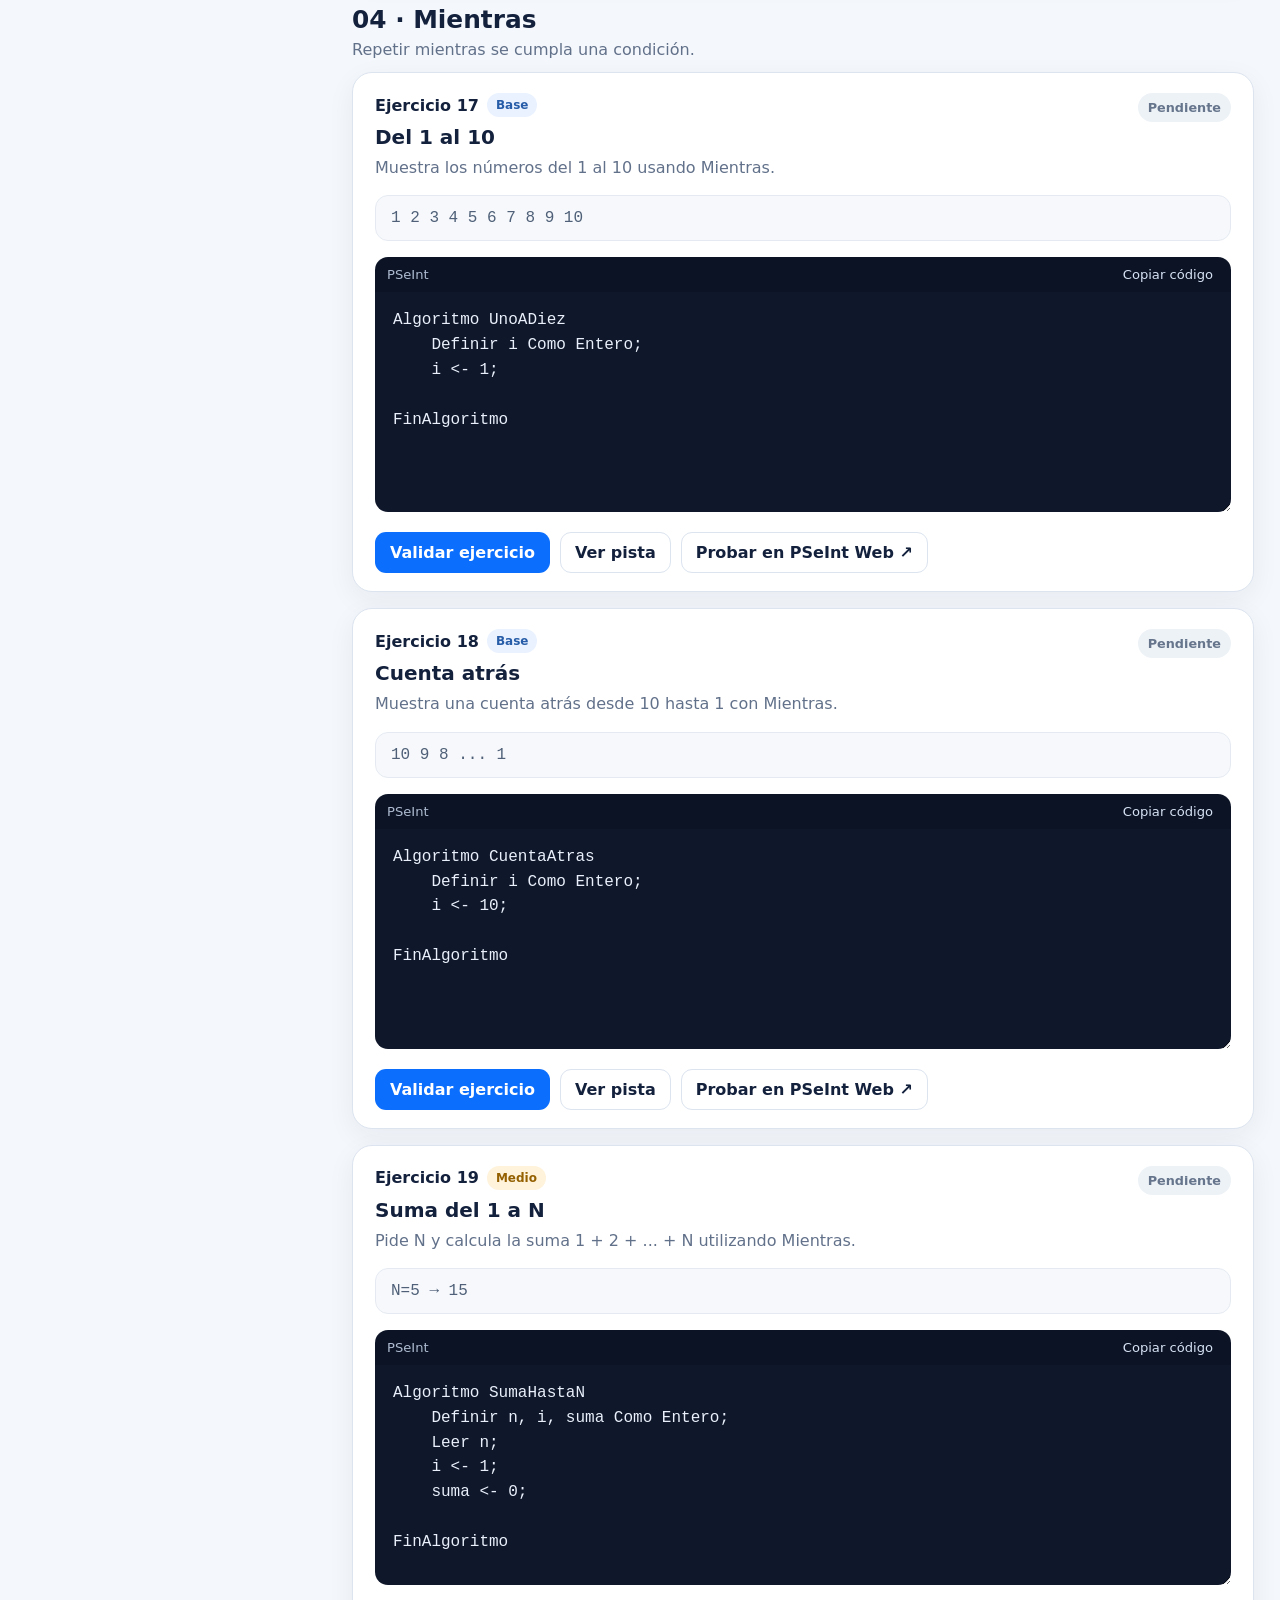
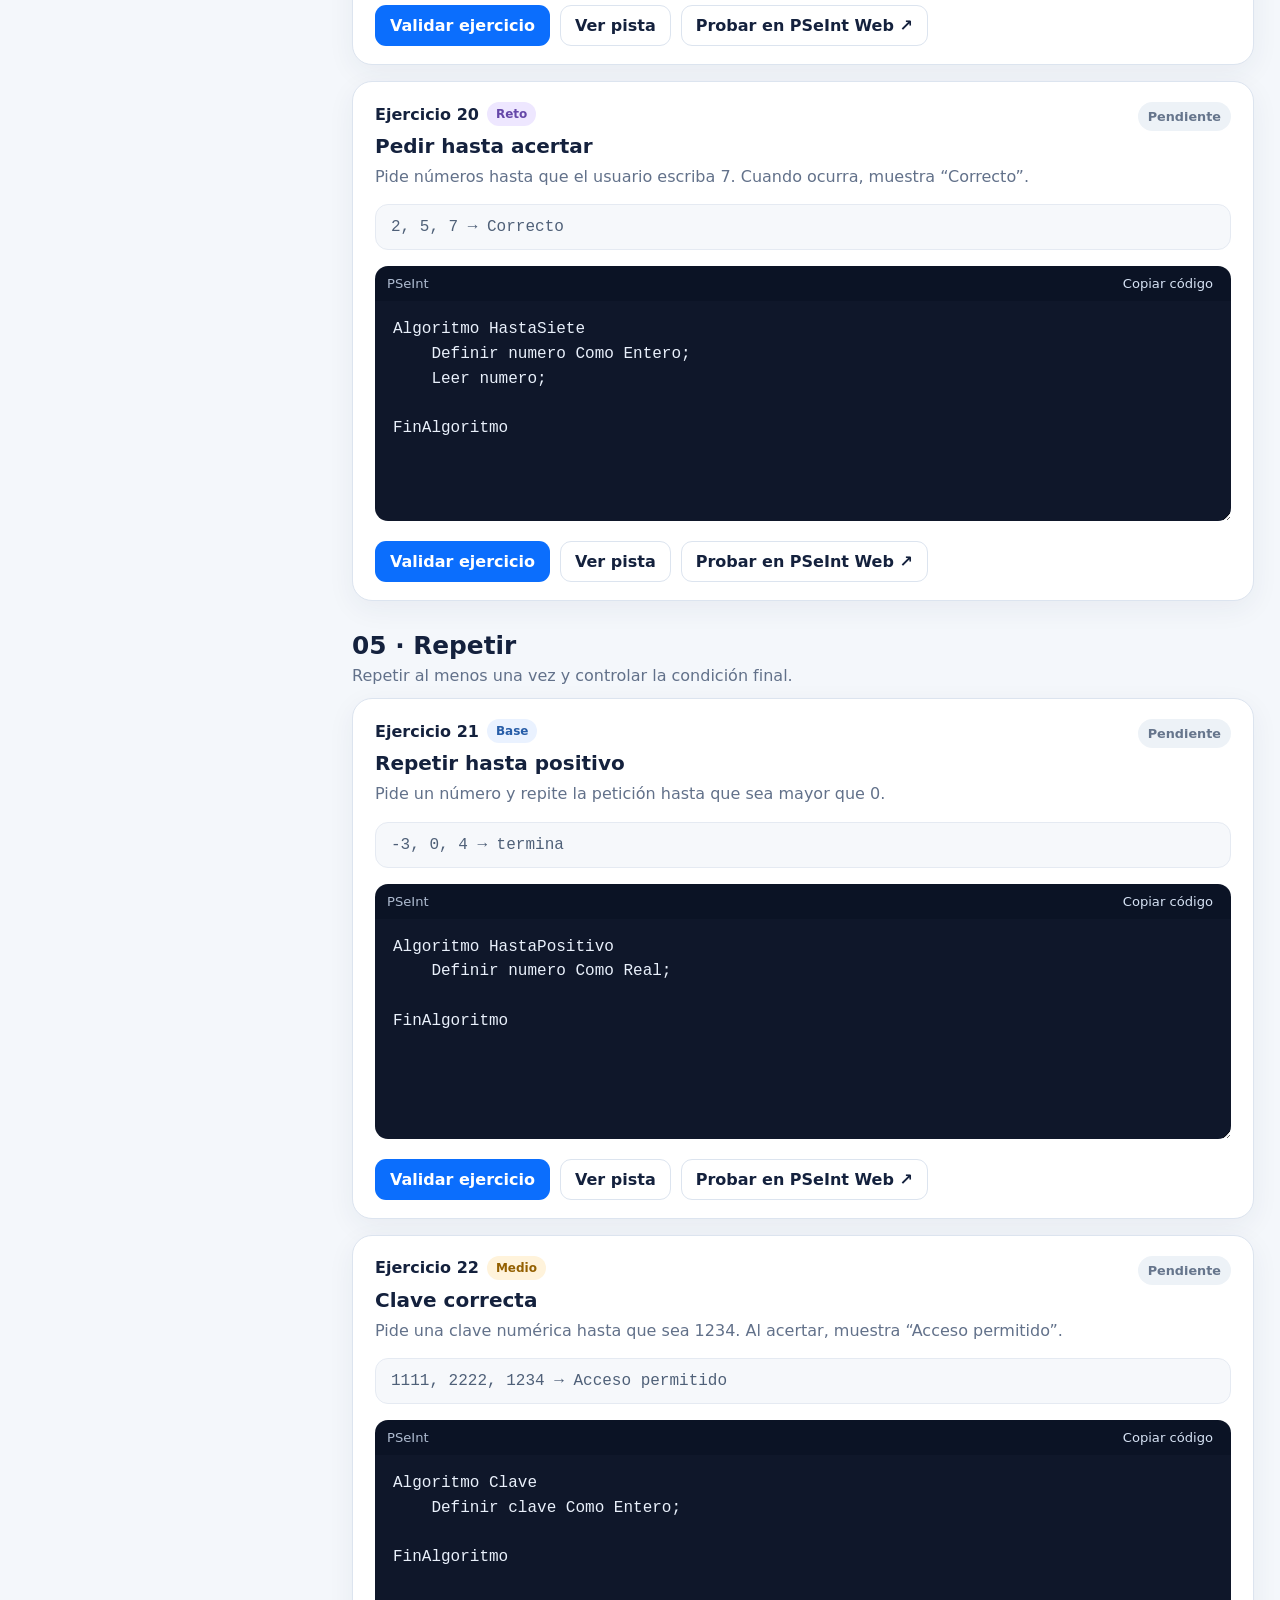
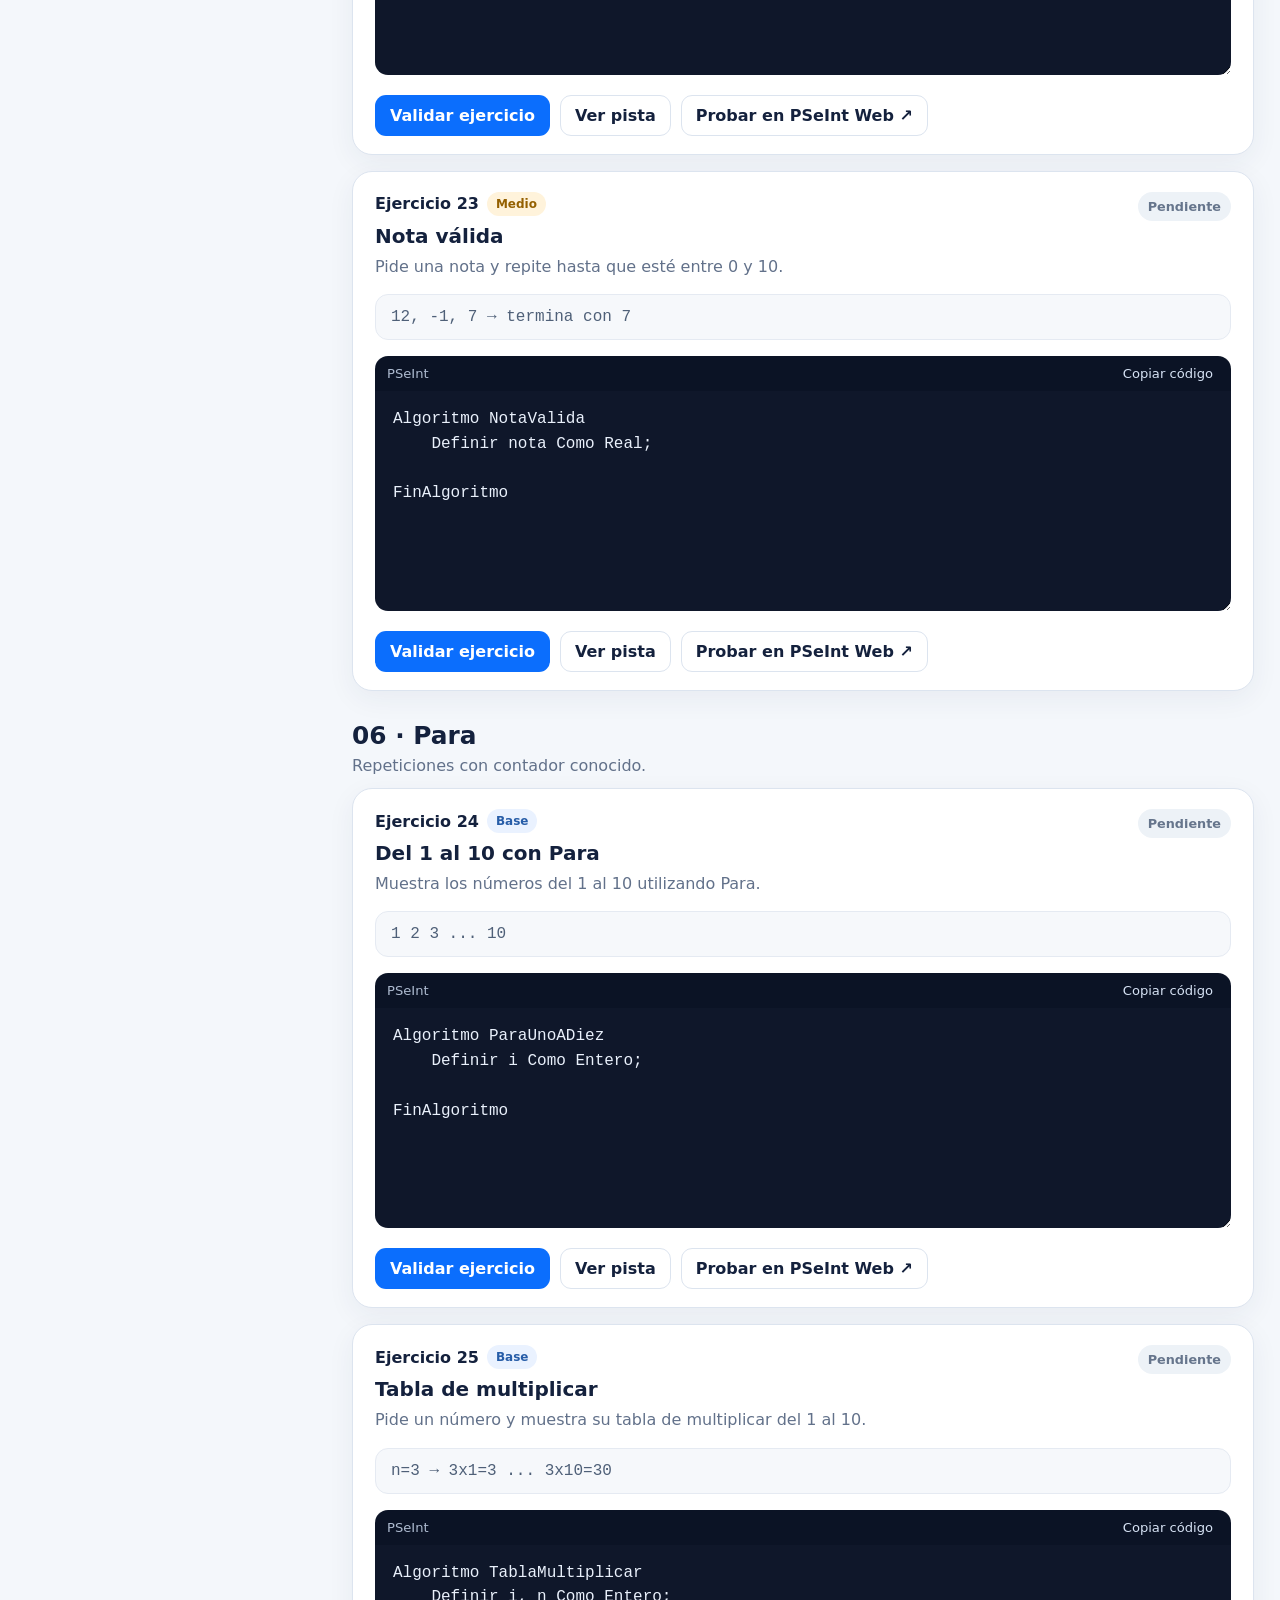
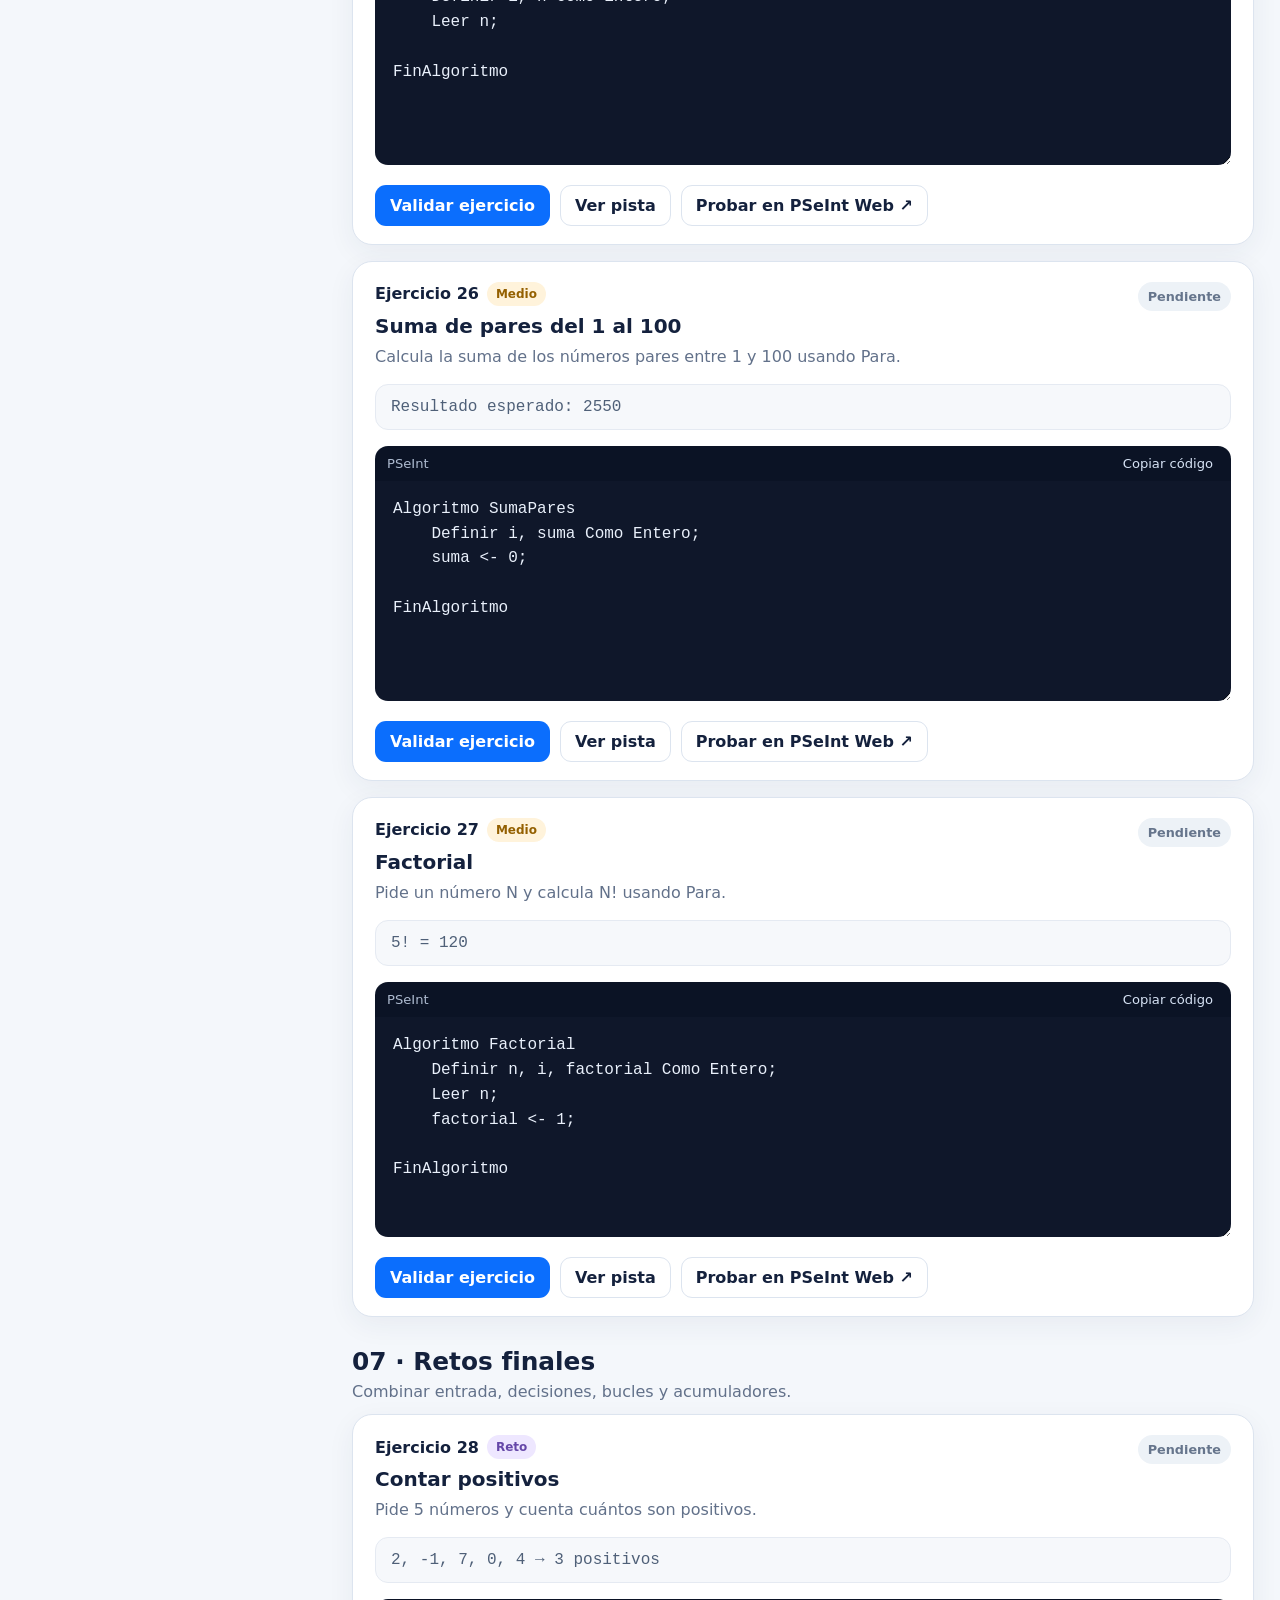
==== commit 04153155: "Añadir actividades opcionales de refuerzo y ampliación con validador propio" ====
--- a/index.html
+++ b/index.html
@@ -48,6 +48,7 @@
         <strong>Material de apoyo</strong>
         <p class="help"><a href="guia.html">Leer la guía de algoritmos y diagramas</a></p>
         <p class="help"><a href="docs/Guia_Algoritmos_PSeInt_1DAW.pdf" target="_blank">Descargar guía en PDF</a></p>
+        <p class="help"><a href="refuerzo1.html">R1.1 · Refuerzo (opcional)</a> · <a href="ampliacion1.html">A1.1 · Ampliación (opcional)</a> · <a href="refuerzo-ampliacion.html">Todas las opcionales</a></p>
       </section>
 
       <section class="card info-card">
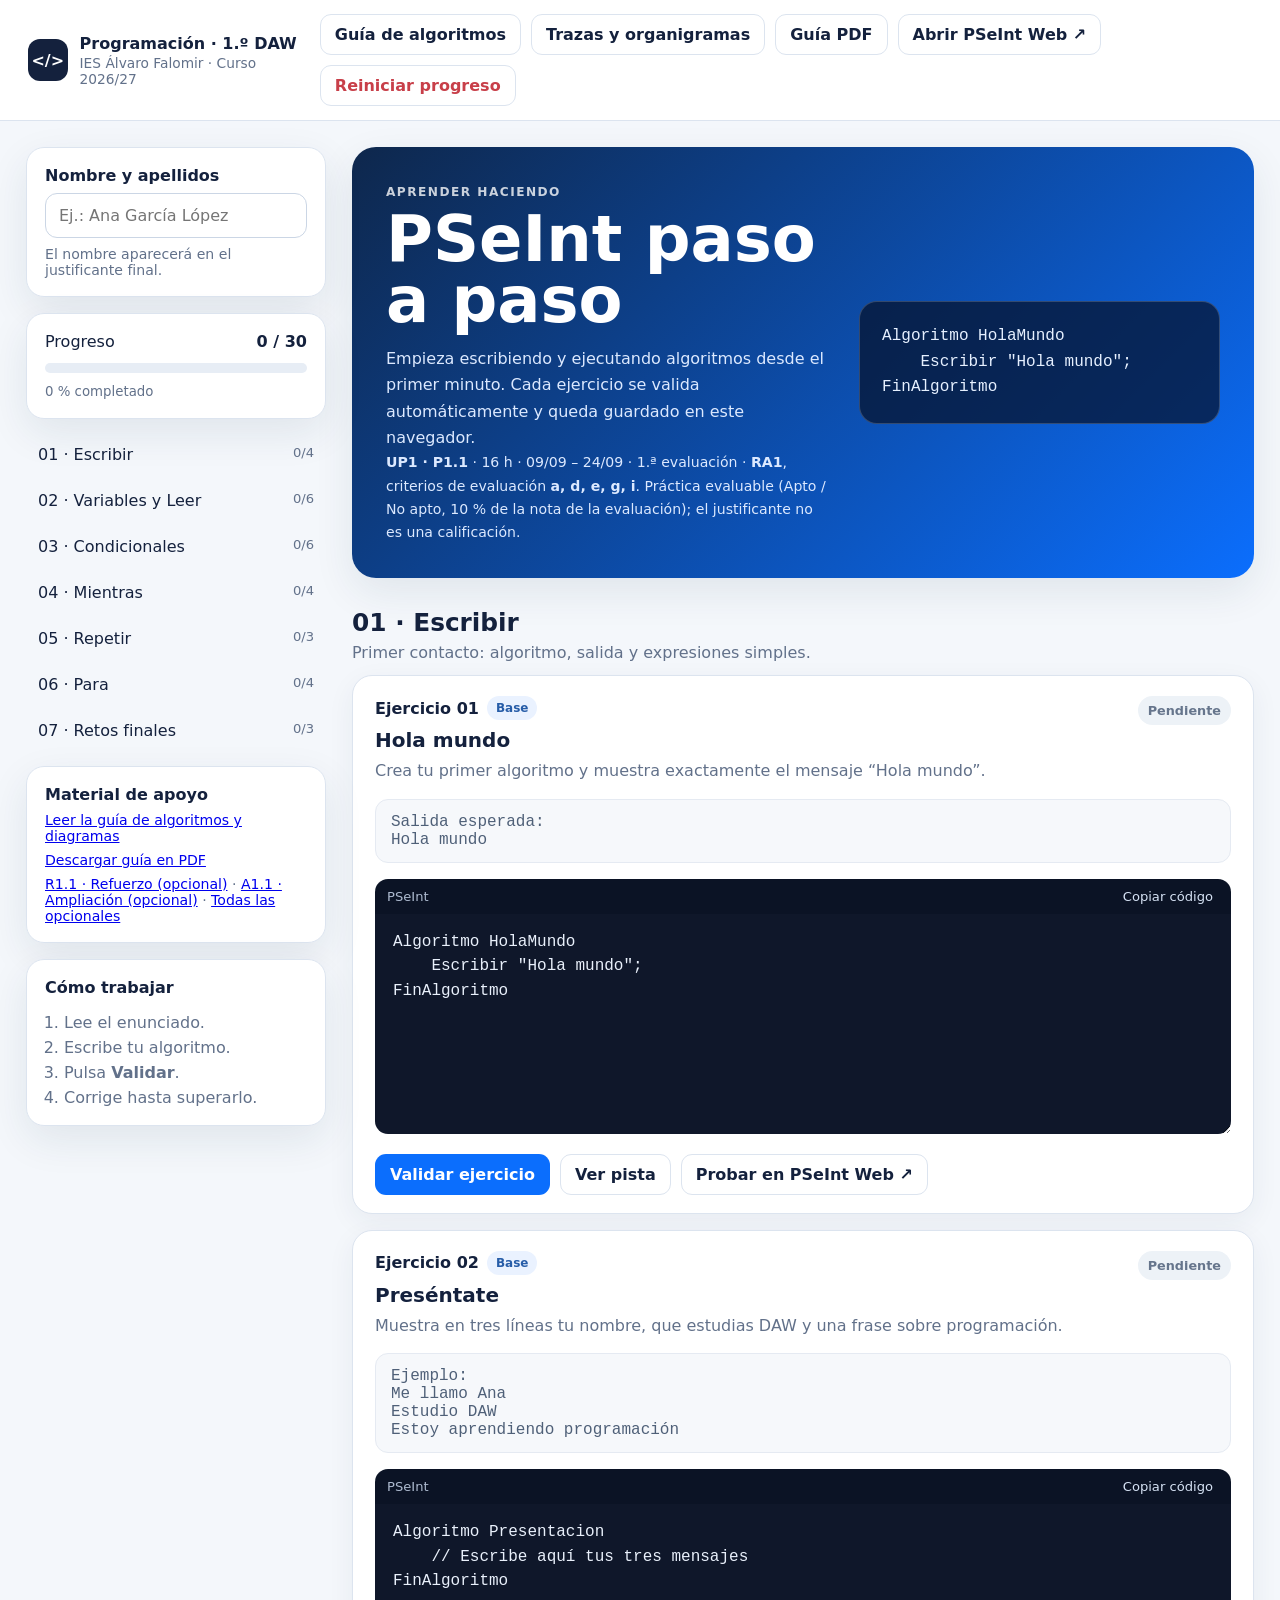
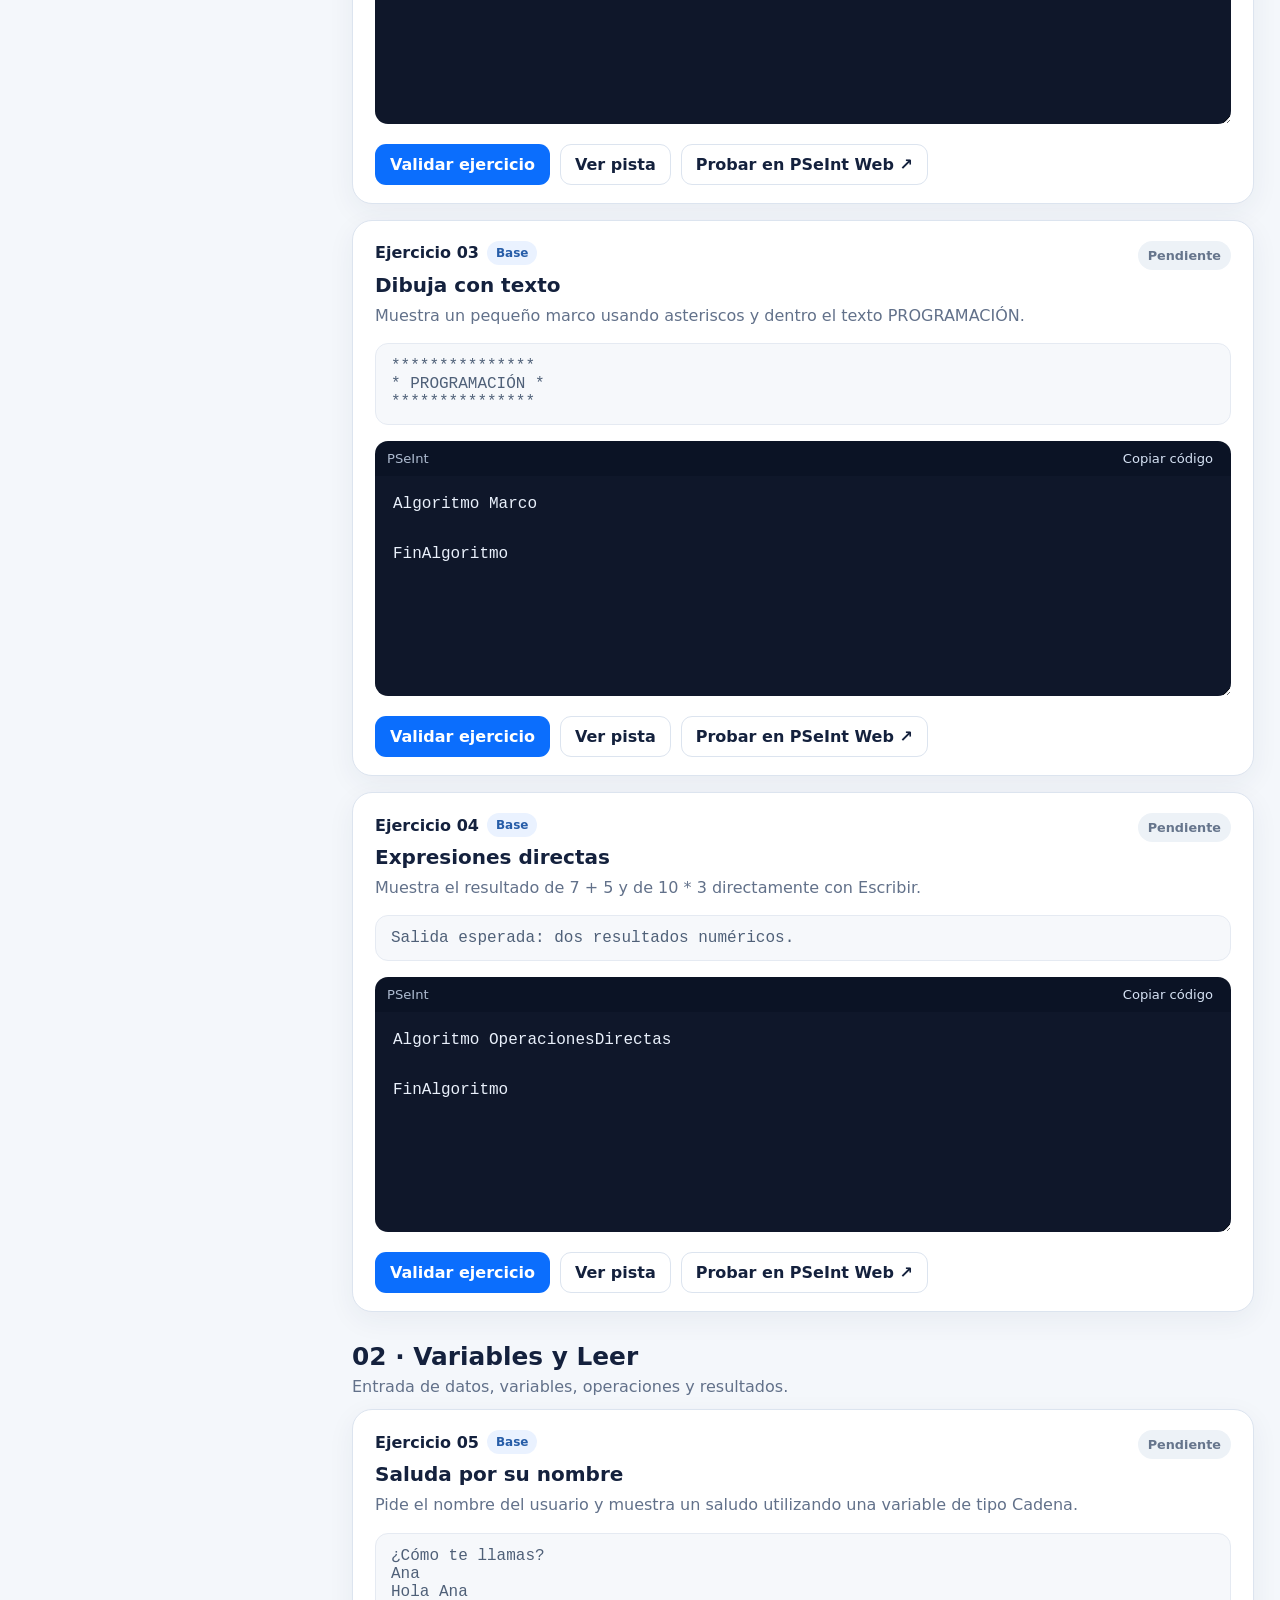
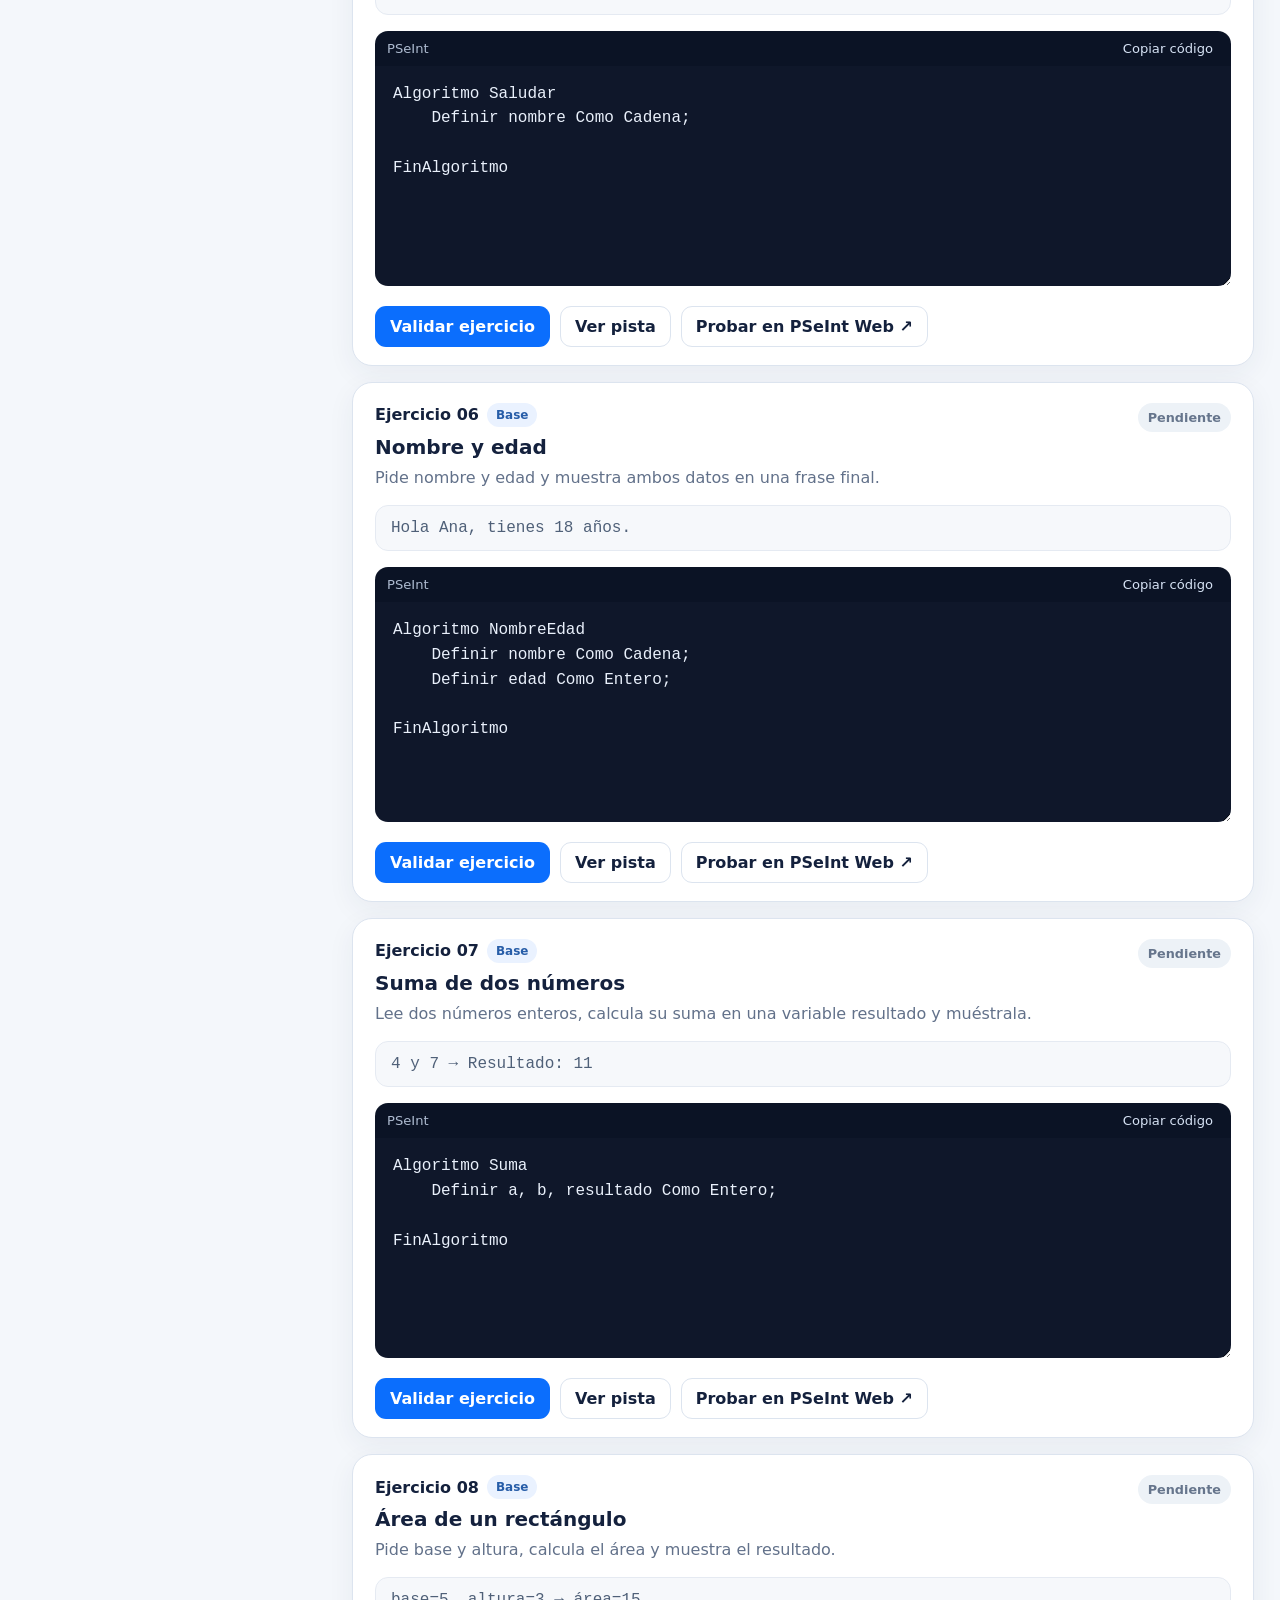
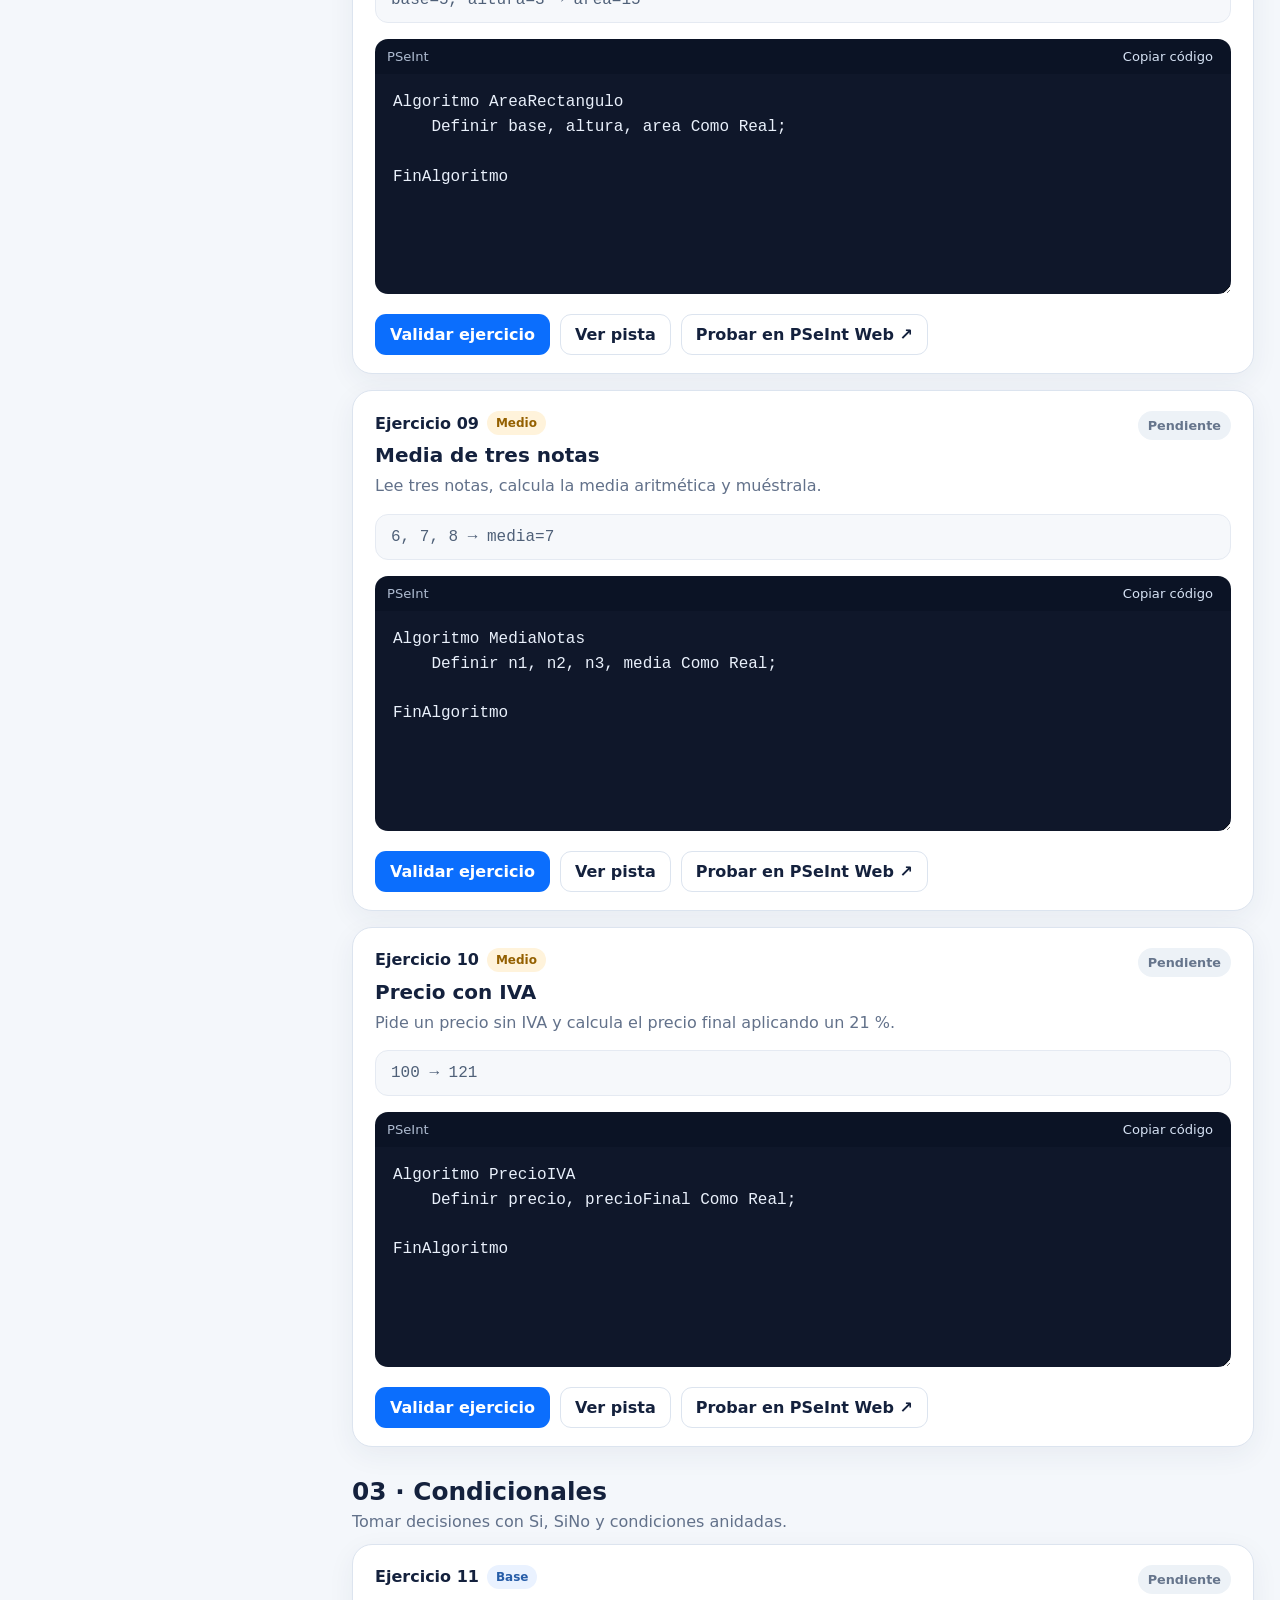
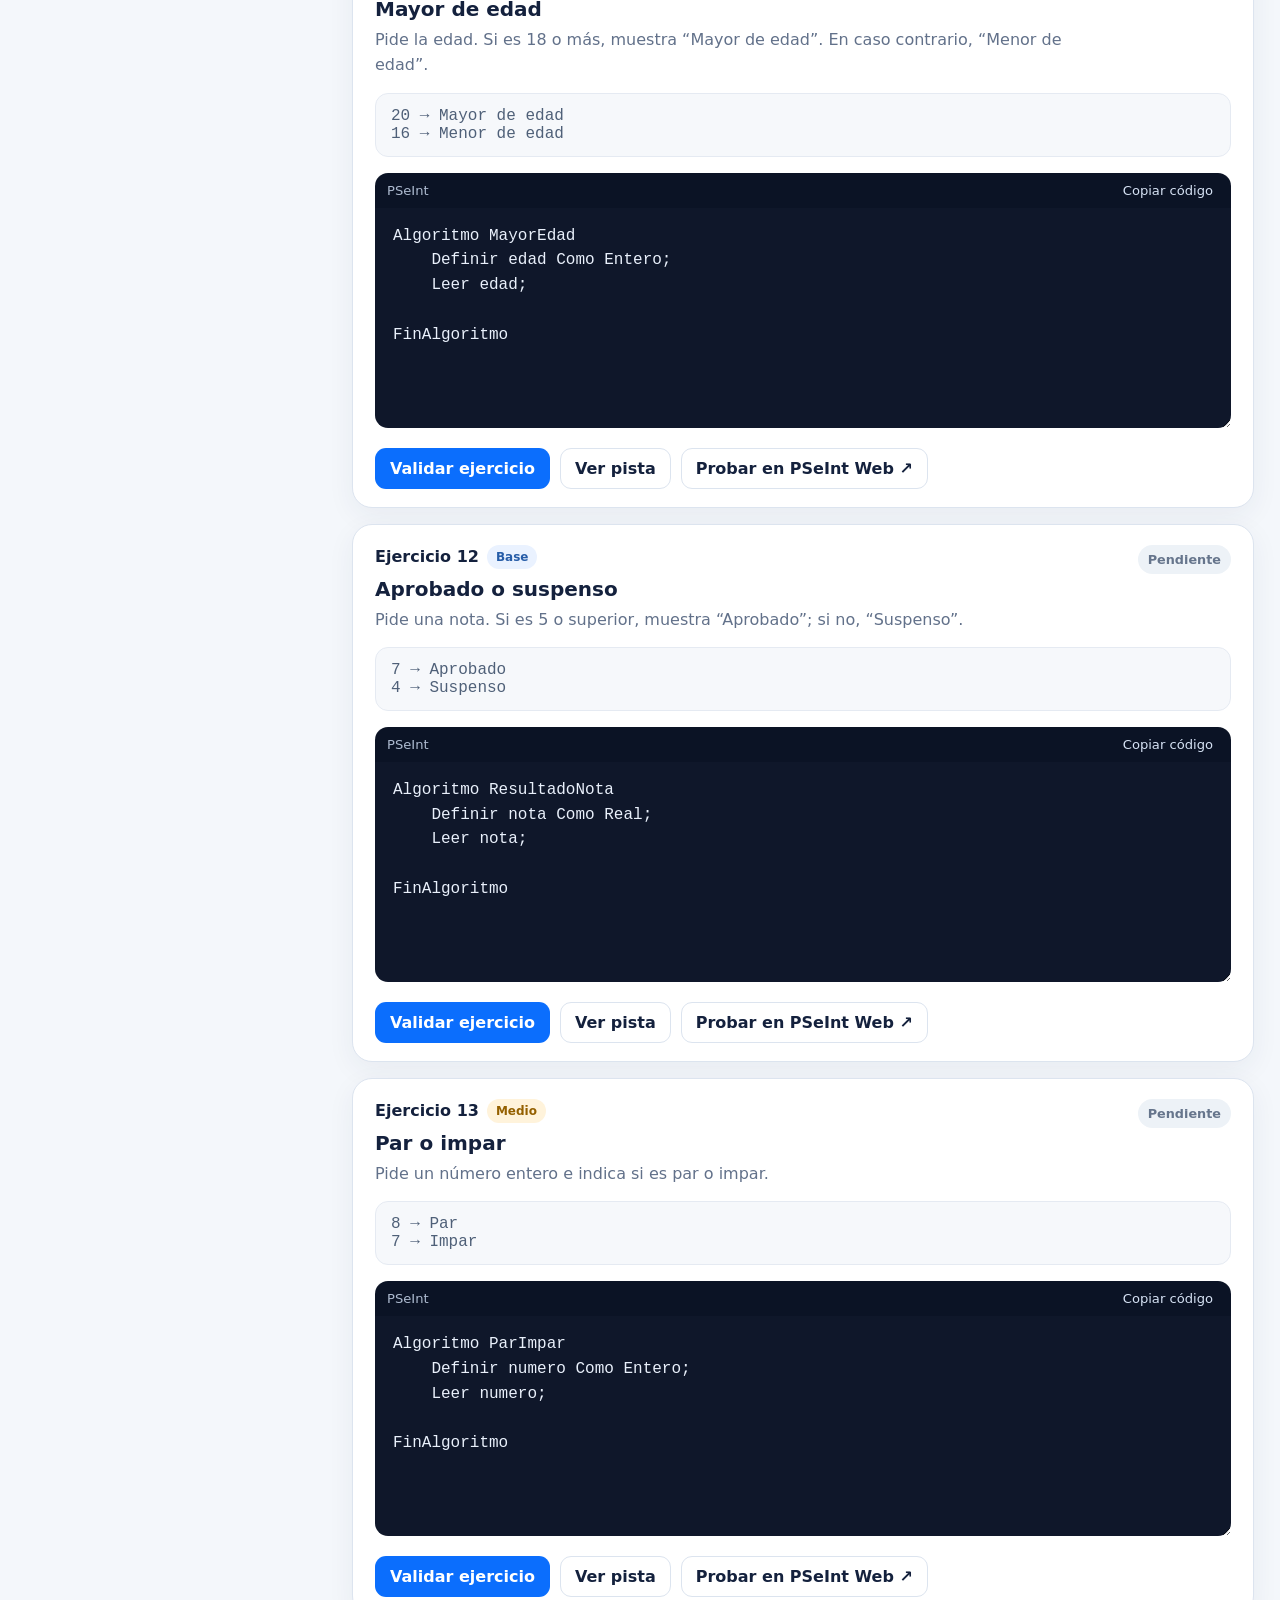
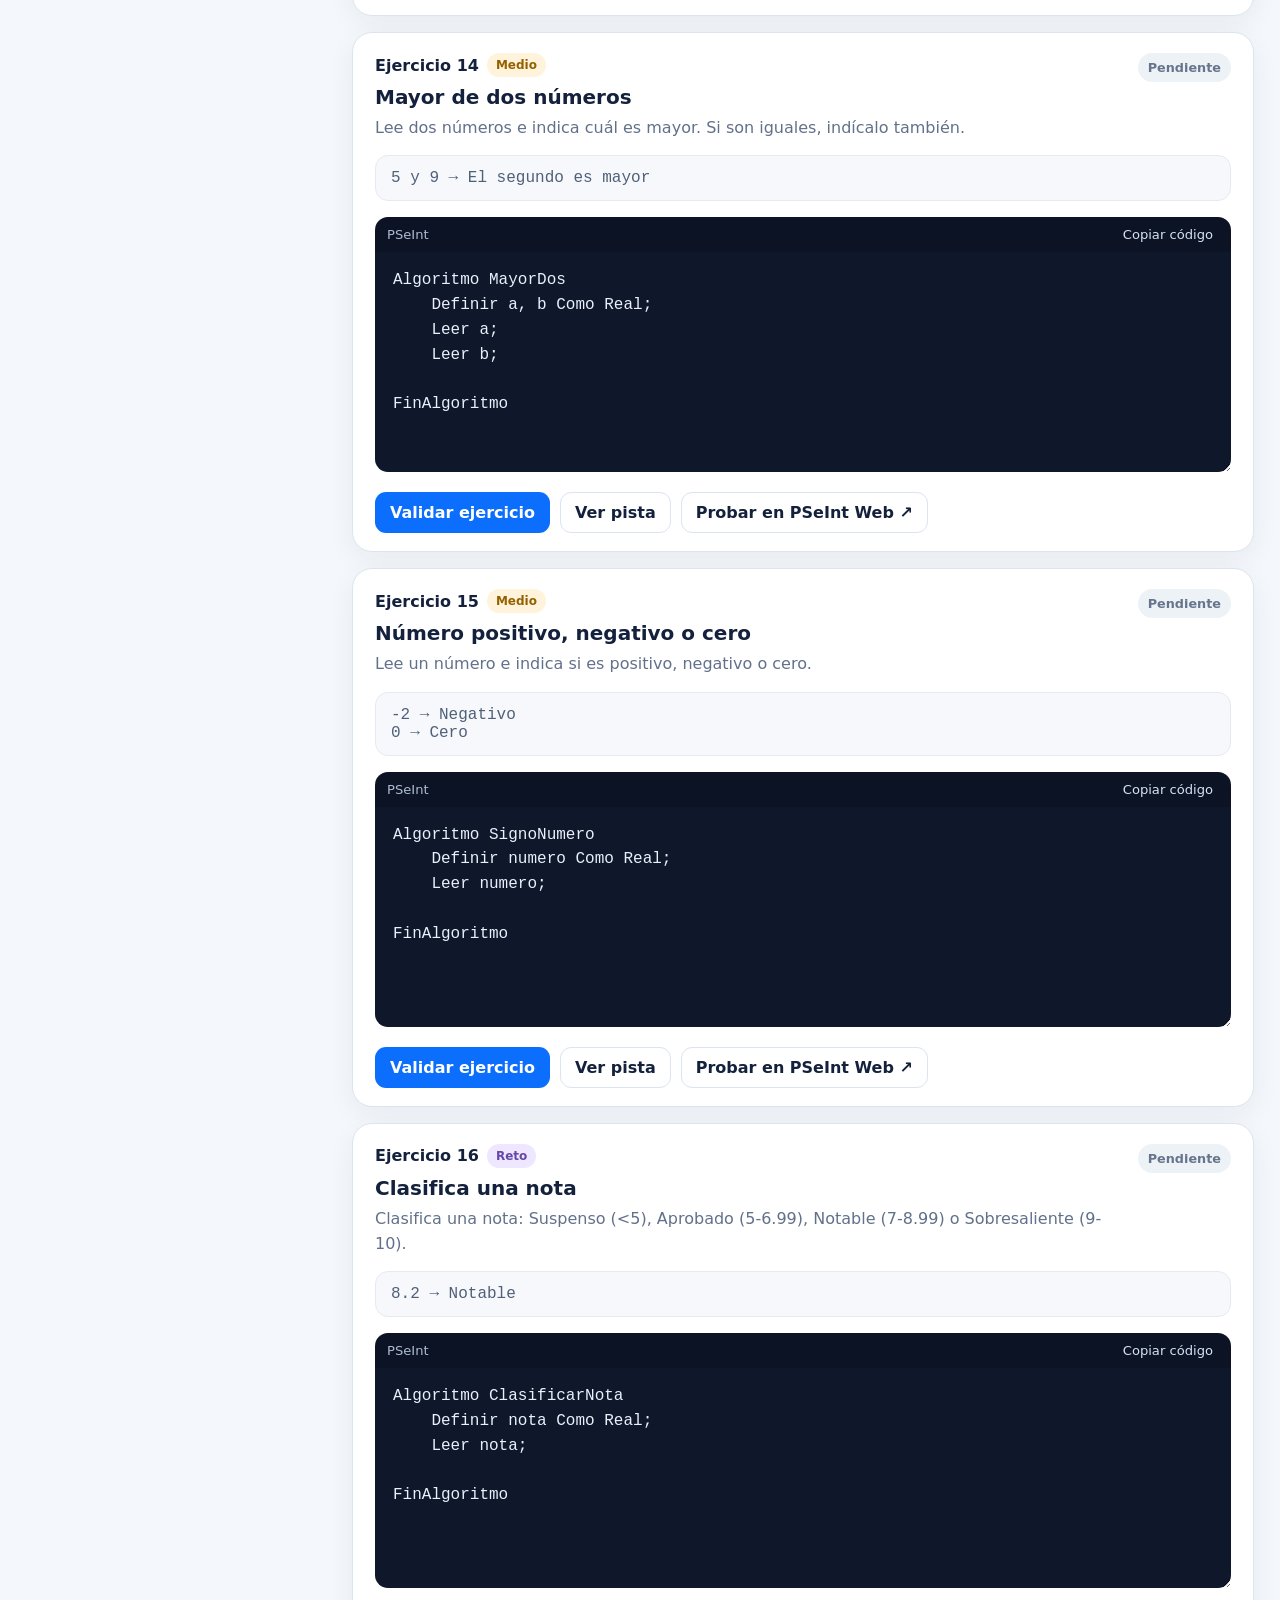
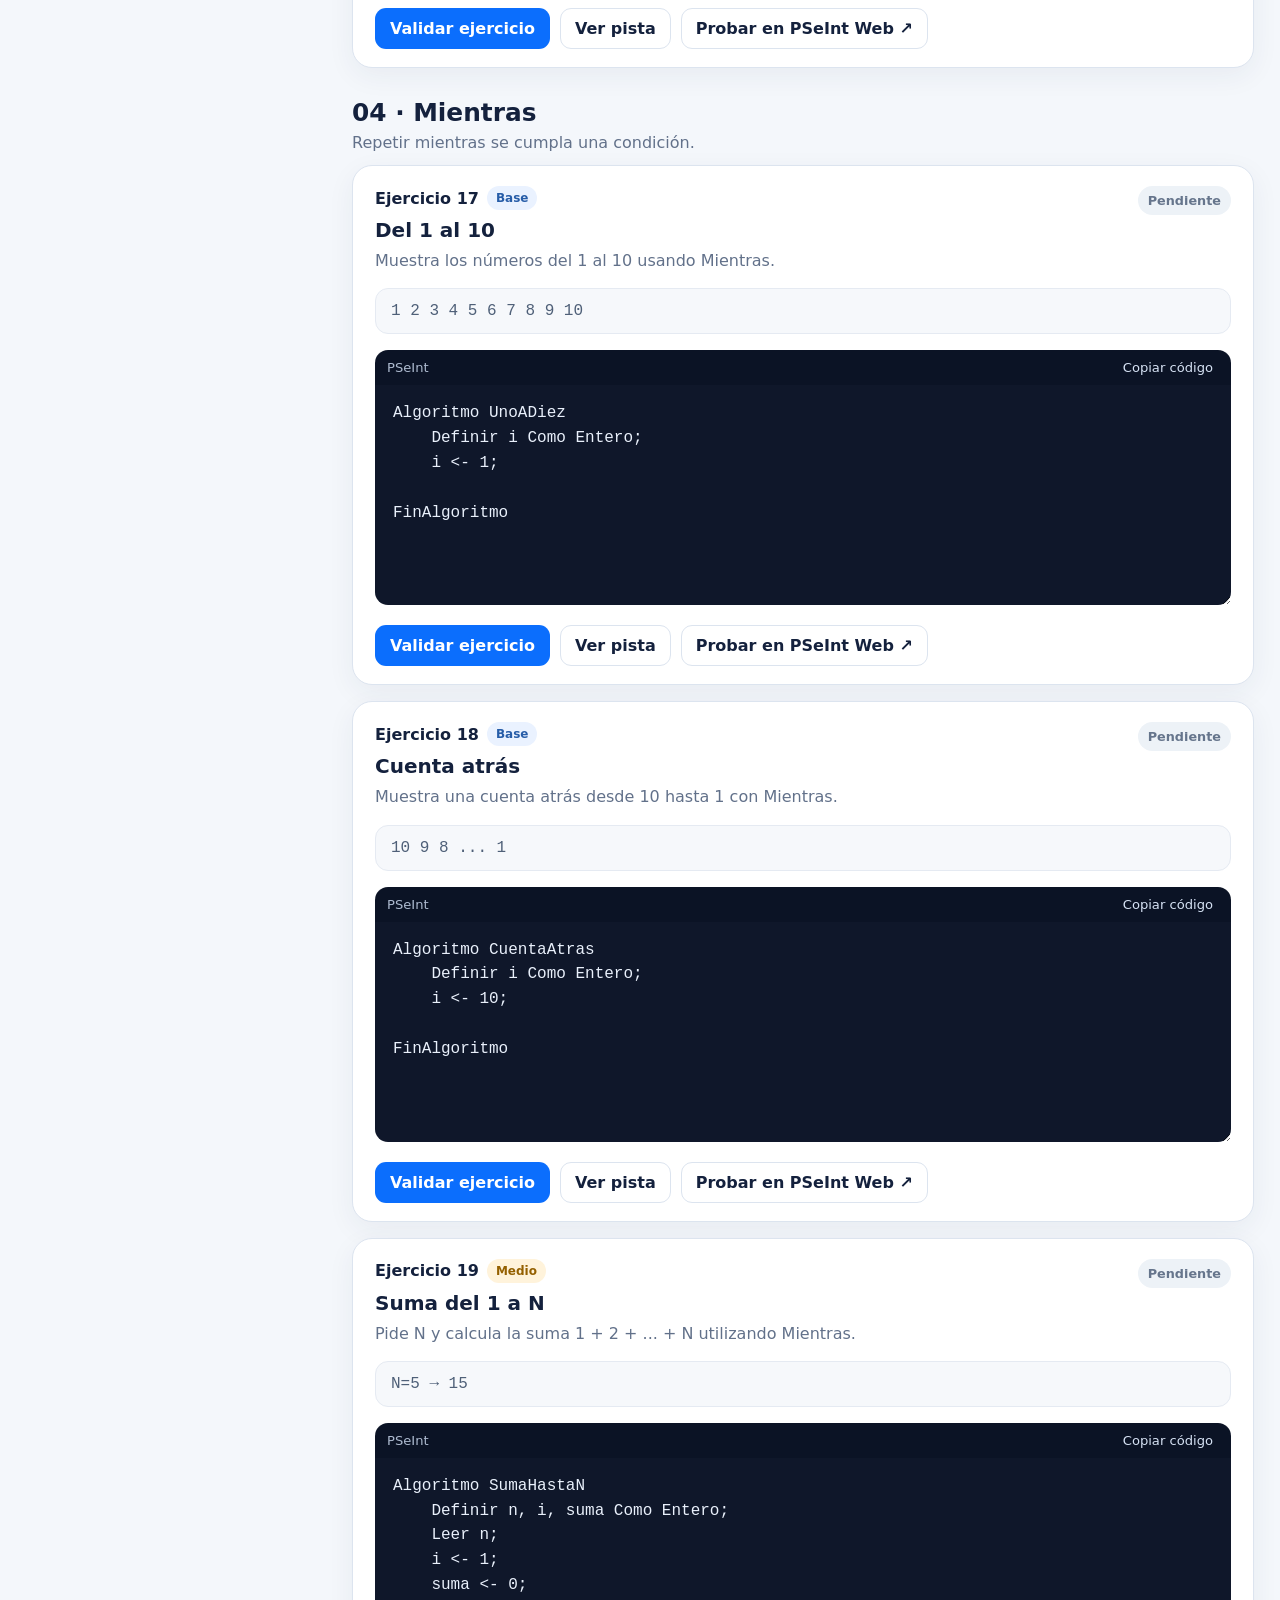
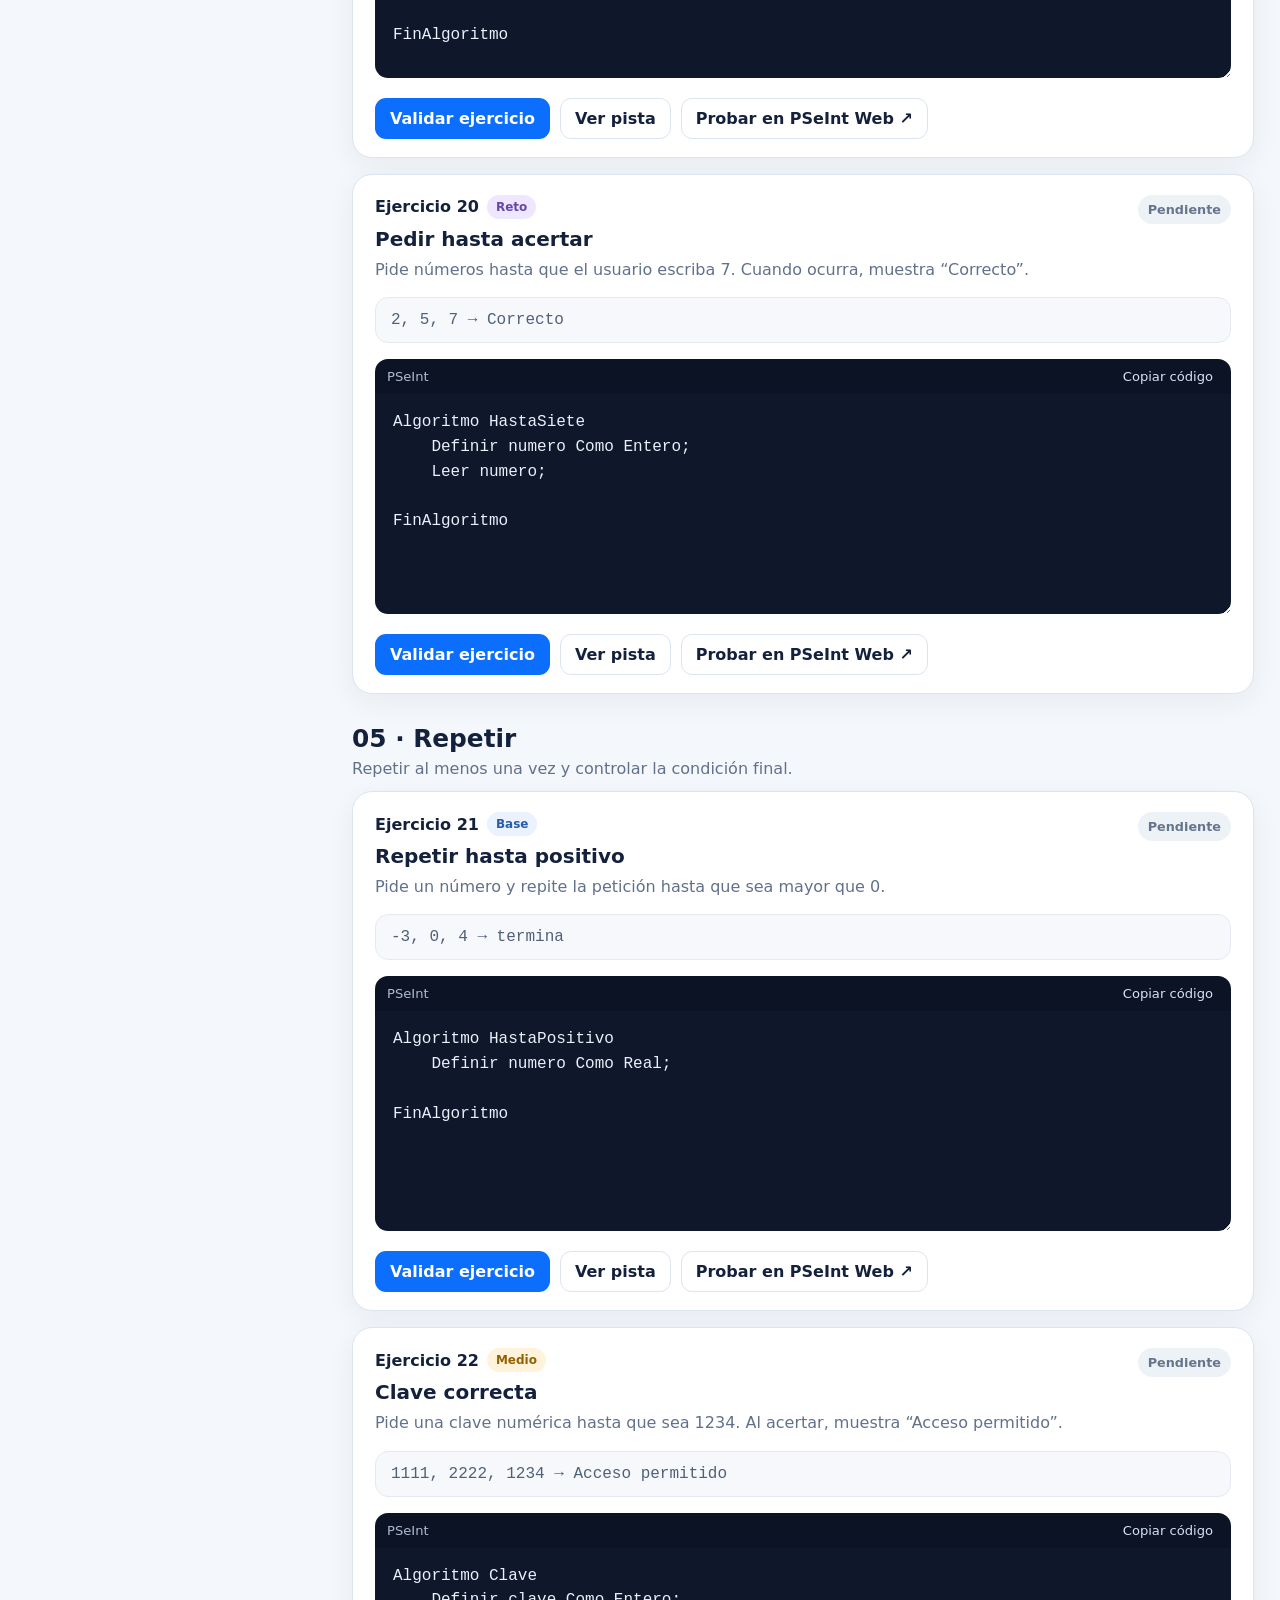
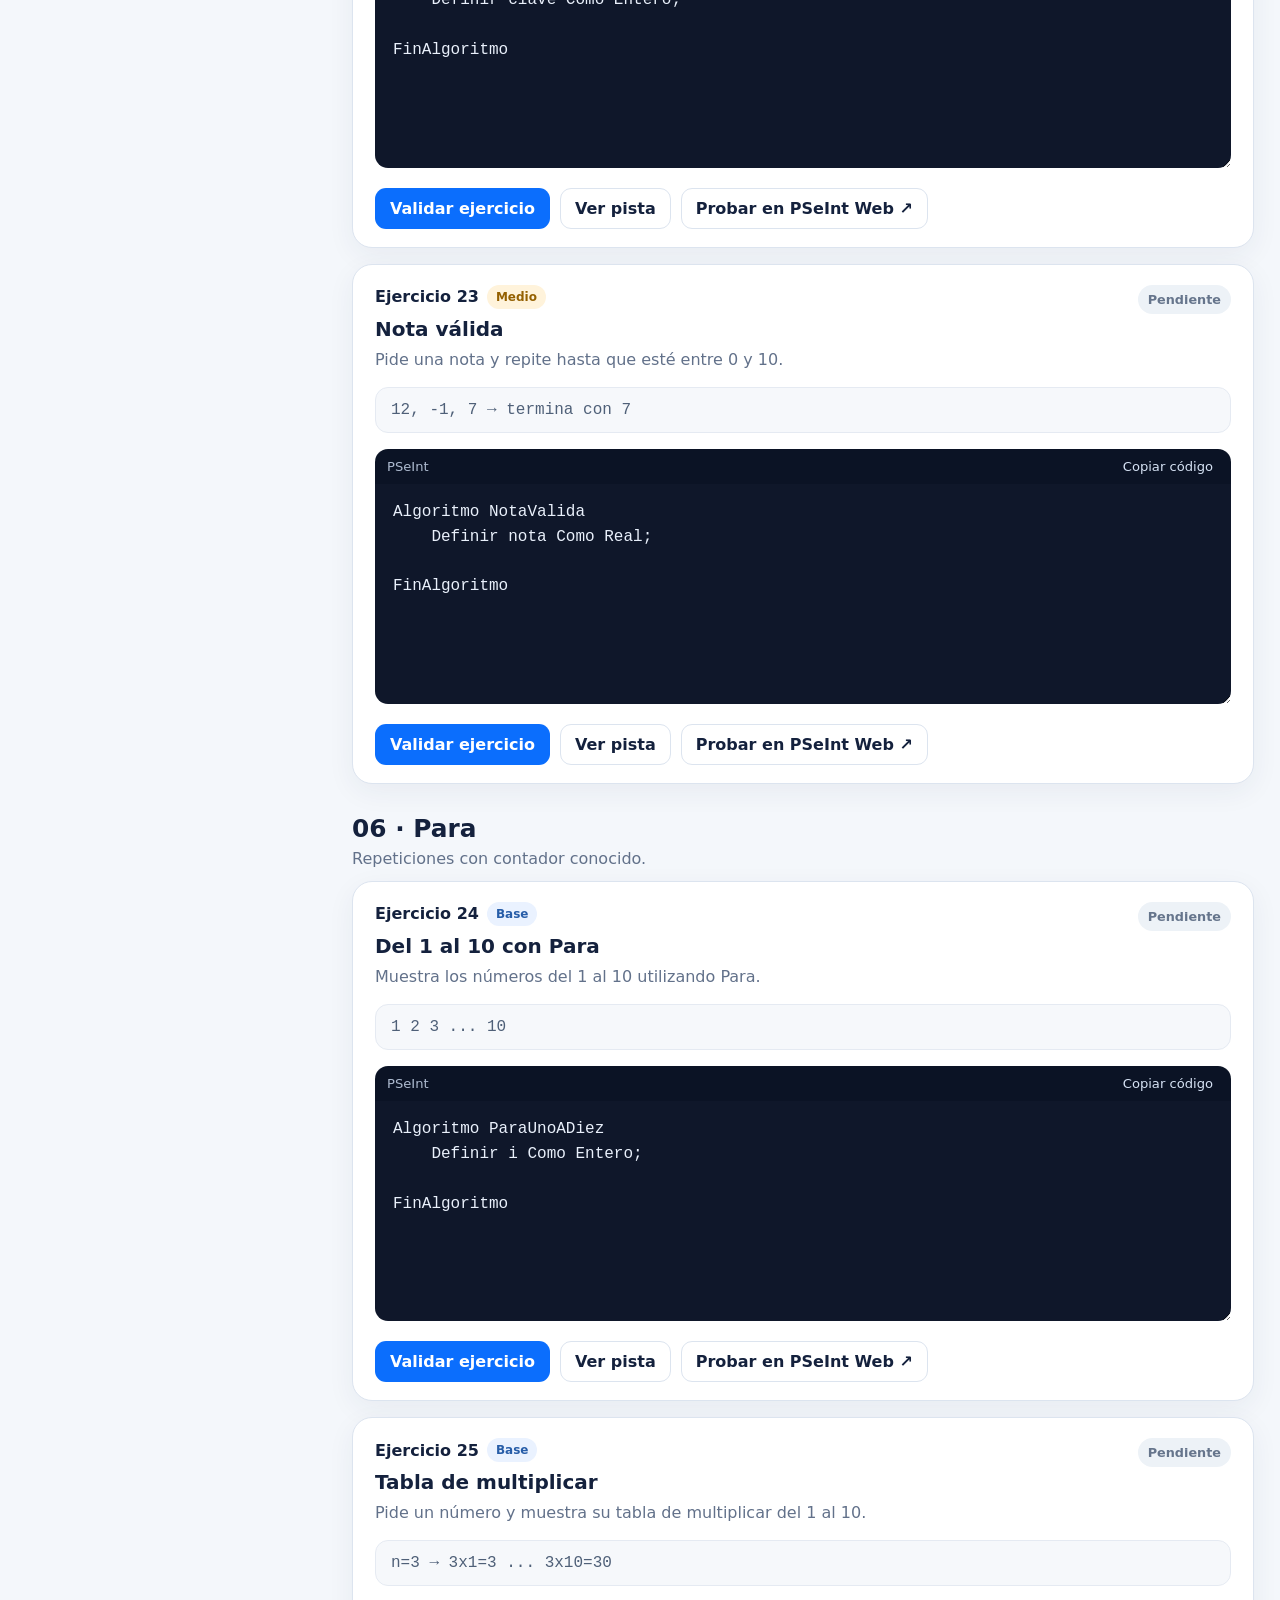
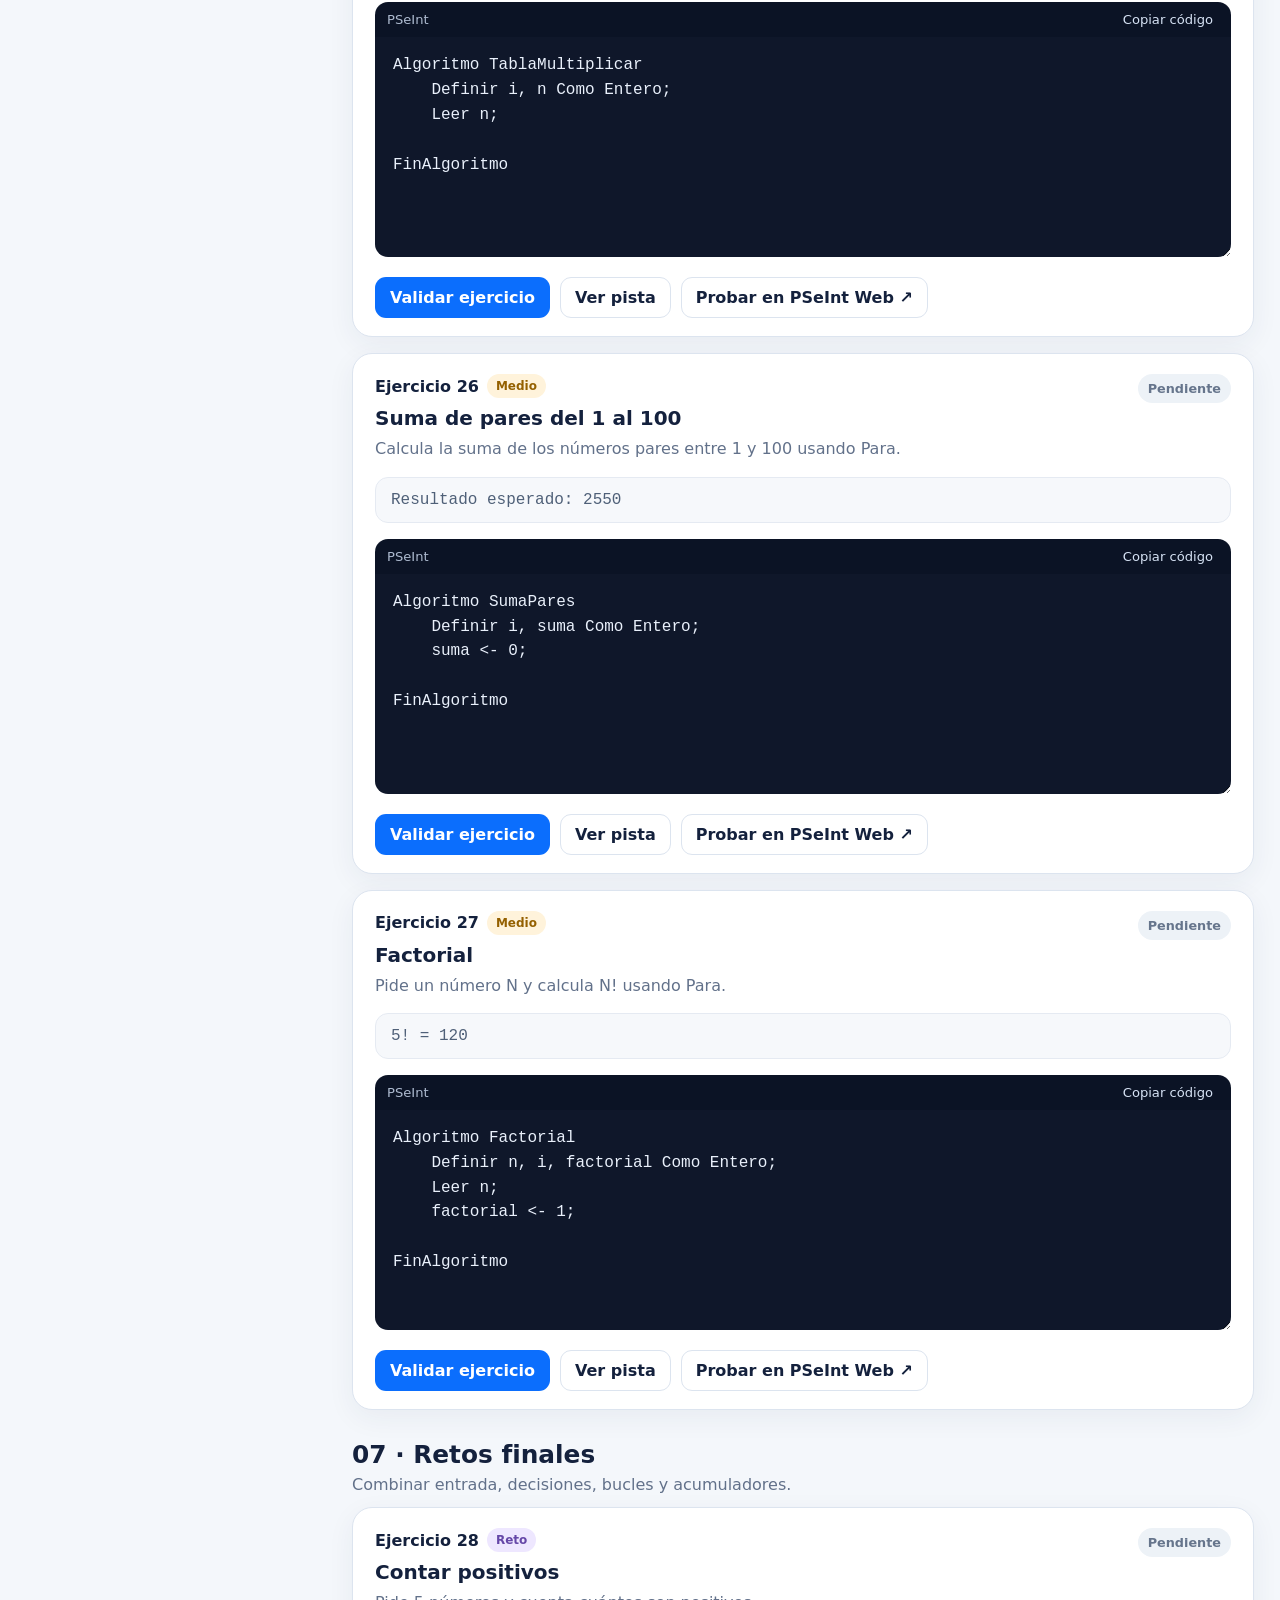
==== commit 46e78cb3: "Documentación alineada con la programación didáctica 2026-27 (RA/CE, prácticas, calificación Apto/No" ====
--- a/index.html
+++ b/index.html
@@ -68,6 +68,7 @@
           <span class="eyebrow">Aprender haciendo</span>
           <h1>PSeInt paso a paso</h1>
           <p>Empieza escribiendo y ejecutando algoritmos desde el primer minuto. Cada ejercicio se valida automáticamente y queda guardado en este navegador.</p>
+          <p class="help"><b>UP1 · P1.1</b> · 16 h · 09/09 – 24/09 · 1.ª evaluación · <b>RA1</b>, criterios de evaluación <b>a, d, e, g, i</b>. Práctica evaluable (Apto / No apto, 10 % de la nota de la evaluación); el justificante no es una calificación.</p>
         </div>
         <div class="hero-code" aria-hidden="true">
 <pre>Algoritmo HolaMundo
@@ -106,7 +107,6 @@
           <div><span>Alumno/a</span><strong id="rName"></strong></div>
           <div><span>Actividad</span><strong>PSeInt · Fundamentos</strong></div>
           <div><span>Ejercicios superados</span><strong id="rScore"></strong></div>
-          <div><span>Nota</span><strong id="rGrade" class="receipt-grade"></strong></div>
           <div><span>Fecha y hora</span><strong id="rDate"></strong></div>
           <div class="full"><span>Código de verificación</span><strong id="rCode" class="verify-code"></strong></div>
         </div>
